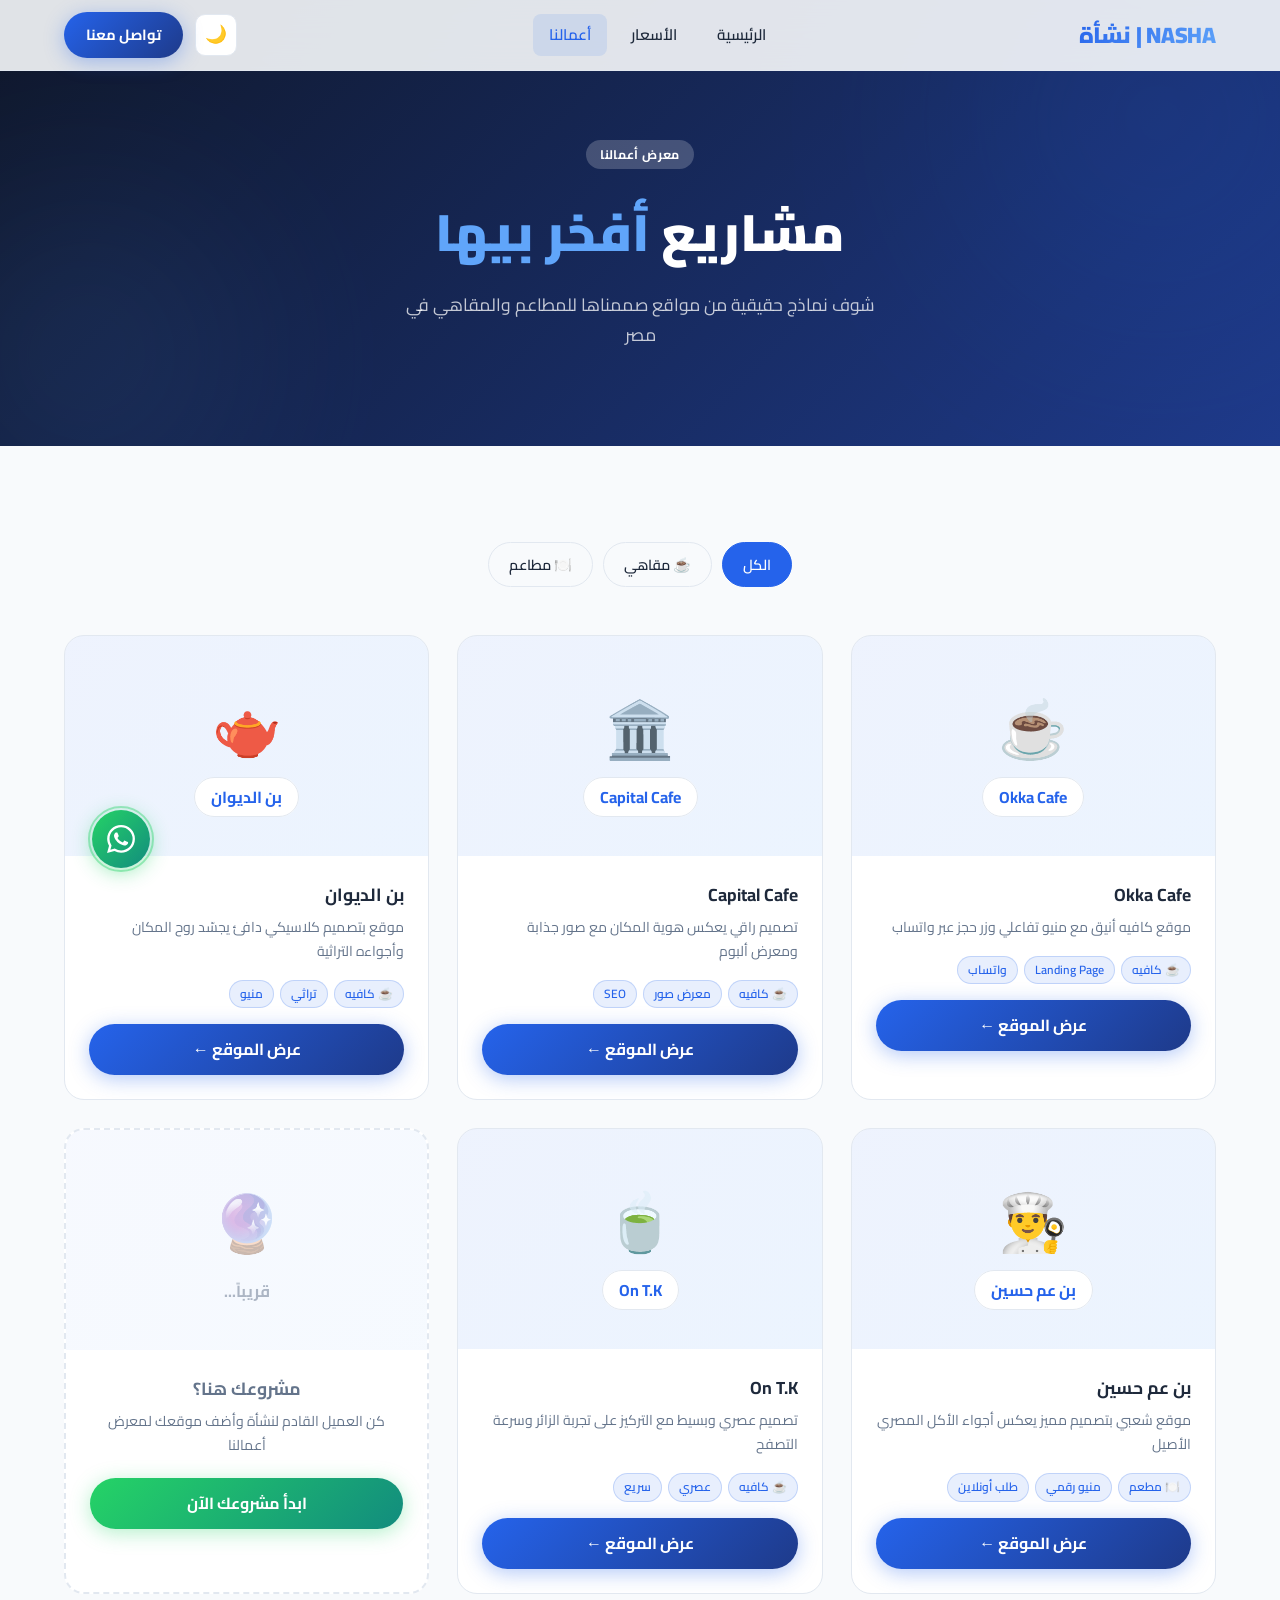
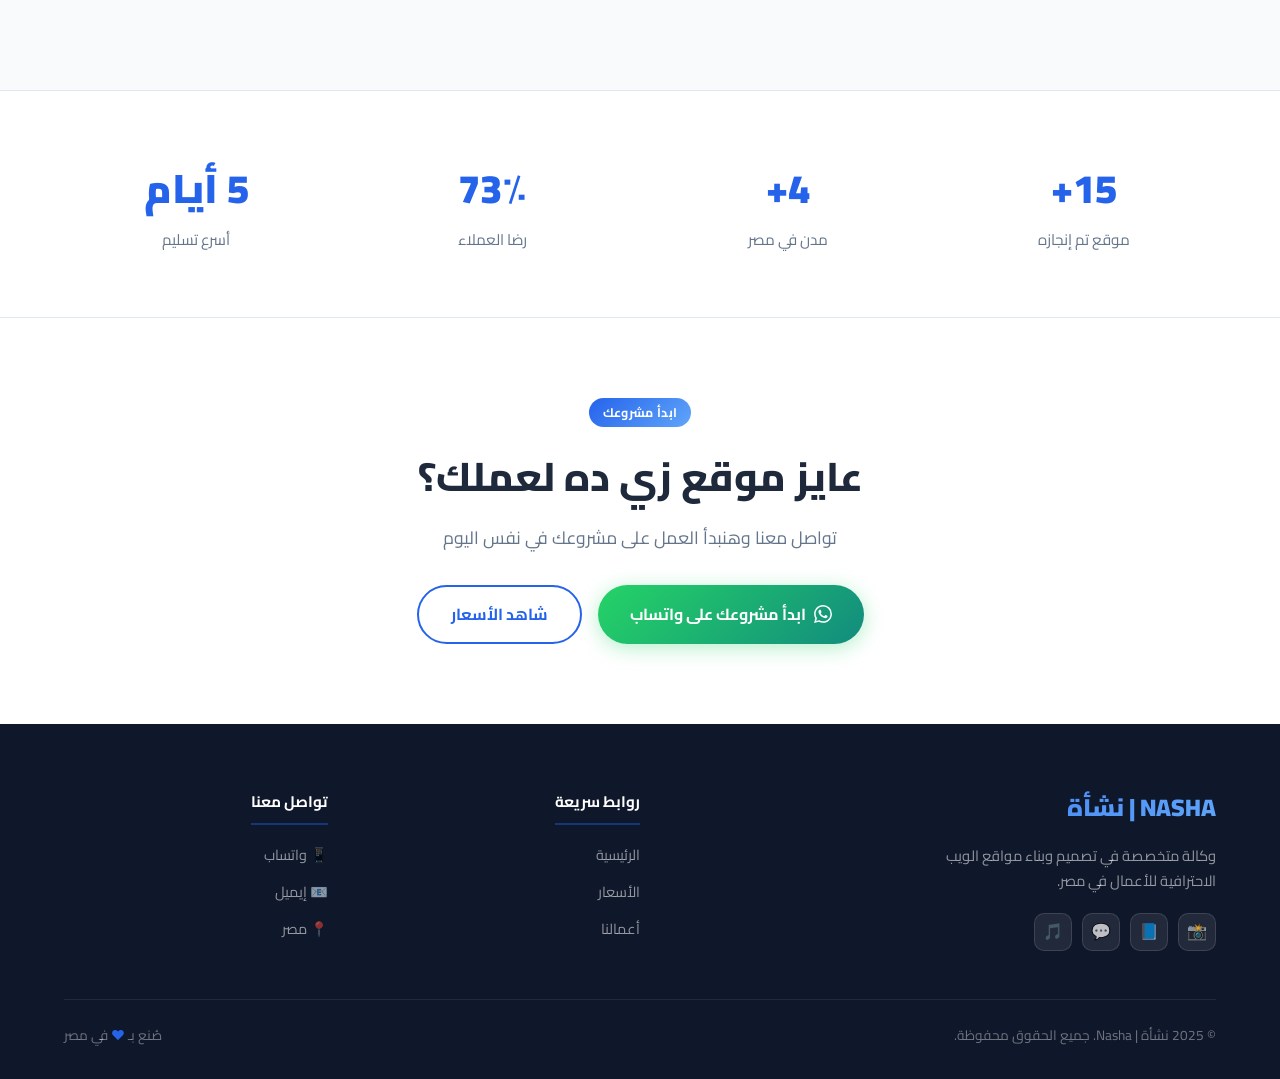
==== portfolio.html @ 7bab6a03 "Launch Nasha | نشأة agency website Bilingual Arabic/English web design agency site for Egyptian busi" ====
<!DOCTYPE html>
<html lang="ar" dir="rtl">
<head>
  <meta charset="UTF-8" />
  <meta name="viewport" content="width=device-width, initial-scale=1.0" />
  <title>أعمالنا | نشأة - معرض المشاريع</title>
  <meta name="description" content="أعمال نشأة - معرض مواقع ويب احترافية صممناها للمقاهي والمطاعم في مصر" />
  <link rel="stylesheet" href="css/style.css" />
  <link rel="preconnect" href="https://fonts.googleapis.com" />
  <link rel="preconnect" href="https://fonts.gstatic.com" crossorigin />
  <link href="https://fonts.googleapis.com/css2?family=Cairo:wght@300;400;500;600;700;800;900&family=Inter:wght@300;400;500;600;700;800&display=swap" rel="stylesheet" />
</head>
<body>

<!-- Page Loader -->
<div id="page-loader" class="page-loader">
  <div class="loader-logo">نشأة | NASHA</div>
</div>

<!-- Scroll Progress Bar -->
<div class="scroll-progress"></div>

<!-- Floating WhatsApp -->
<div class="float-whatsapp">
  <span class="float-wa-tooltip">تواصل معنا الآن</span>
  <a id="float-wa" href="#" target="_blank" rel="noopener" class="float-wa-btn" aria-label="WhatsApp">
    <svg xmlns="http://www.w3.org/2000/svg" width="28" height="28" fill="white" viewBox="0 0 24 24">
      <path d="M17.472 14.382c-.297-.149-1.758-.867-2.03-.967-.273-.099-.471-.148-.67.15-.197.297-.767.966-.94 1.164-.173.199-.347.223-.644.075-.297-.15-1.255-.463-2.39-1.475-.883-.788-1.48-1.761-1.653-2.059-.173-.297-.018-.458.13-.606.134-.133.298-.347.446-.52.149-.174.198-.298.298-.497.099-.198.05-.371-.025-.52-.075-.149-.669-1.612-.916-2.207-.242-.579-.487-.5-.669-.51-.173-.008-.371-.01-.57-.01-.198 0-.52.074-.792.372-.272.297-1.04 1.016-1.04 2.479 0 1.462 1.065 2.875 1.213 3.074.149.198 2.096 3.2 5.077 4.487.709.306 1.262.489 1.694.625.712.227 1.36.195 1.871.118.571-.085 1.758-.719 2.006-1.413.248-.694.248-1.289.173-1.413-.074-.124-.272-.198-.57-.347m-5.421 7.403h-.004a9.87 9.87 0 01-5.031-1.378l-.361-.214-3.741.982.998-3.648-.235-.374a9.86 9.86 0 01-1.51-5.26c.001-5.45 4.436-9.884 9.888-9.884 2.64 0 5.122 1.03 6.988 2.898a9.825 9.825 0 012.893 6.994c-.003 5.45-4.437 9.884-9.885 9.884m8.413-18.297A11.815 11.815 0 0012.05 0C5.495 0 .16 5.335.157 11.892c0 2.096.547 4.142 1.588 5.945L.057 24l6.305-1.654a11.882 11.882 0 005.683 1.448h.005c6.554 0 11.89-5.335 11.893-11.893a11.821 11.821 0 00-3.48-8.413z"/>
    </svg>
  </a>
</div>

<!-- NAVBAR -->
<nav class="navbar">
  <div class="container">
    <div class="nav-inner">
      <a href="index.html" class="nav-logo">NASHA | نشأة</a>
      <div class="nav-links">
        <a href="index.html">الرئيسية</a>
        <a href="pricing.html">الأسعار</a>
        <a href="portfolio.html" class="active">أعمالنا</a>
      </div>
      <div class="nav-actions">
        <button id="theme-toggle" class="theme-toggle" aria-label="تغيير الوضع">
          <span class="toggle-icon">🌙</span>
        </button>
        <a href="#" data-wa="مرحباً، أريد التواصل مع فريق نشأة" target="_blank" rel="noopener"
           class="btn btn-primary" style="padding: 10px 22px; font-size: 0.92rem;">
          تواصل معنا
        </a>
        <button id="hamburger" class="hamburger" aria-label="القائمة">
          <span></span><span></span><span></span>
        </button>
      </div>
    </div>
  </div>
  <div id="mobile-menu" class="mobile-menu">
    <a href="index.html">🏠 الرئيسية</a>
    <a href="pricing.html">💰 الأسعار</a>
    <a href="portfolio.html">🎨 أعمالنا</a>
    <a href="#" data-wa="مرحباً" target="_blank" rel="noopener"
       class="btn btn-whatsapp" style="margin-top: 8px; justify-content: center;">
      📱 تواصل عبر واتساب
    </a>
    <div style="display:flex; align-items:center; gap:10px; padding: 8px 16px;">
      <span style="font-size:0.9rem; color:var(--text-muted);">الوضع:</span>
      <button id="theme-toggle-mobile" class="theme-toggle"><span class="toggle-icon">🌙</span></button>
    </div>
  </div>
</nav>

<!-- PORTFOLIO HERO -->
<div class="portfolio-hero">
  <div class="container" style="position:relative; z-index:1;">
    <span class="badge" style="background:rgba(255,255,255,0.2); color:#fff; margin-bottom:20px; display:inline-block;">معرض أعمالنا</span>
    <h1 style="font-size: clamp(2rem, 5vw, 3.2rem); font-weight:900; margin-bottom:14px;">
      مشاريع <span style="color: var(--accent);">أفخر بيها</span>
    </h1>
    <p style="font-size:1.1rem; color:rgba(255,255,255,0.75); max-width:500px; margin:0 auto;">
      شوف نماذج حقيقية من مواقع صممناها للمطاعم والمقاهي في مصر
    </p>
  </div>
  <!-- Decorative blobs -->
  <div style="position:absolute; width:400px; height:400px; background:var(--primary); border-radius:50%; filter:blur(120px); opacity:0.12; top:-80px; right:-80px; pointer-events:none;"></div>
  <div style="position:absolute; width:300px; height:300px; background:var(--accent); border-radius:50%; filter:blur(100px); opacity:0.1; bottom:-60px; left:-60px; pointer-events:none;"></div>
</div>

<!-- PORTFOLIO GRID -->
<section class="section" style="background: var(--bg);">
  <div class="container">

    <!-- Filter chips -->
    <div style="display:flex; gap:10px; justify-content:center; margin-bottom:48px; flex-wrap:wrap;" data-animate>
      <button class="filter-btn active-filter" onclick="filterCards(this, 'all')"
        style="padding:8px 20px; border-radius:50px; border:1.5px solid var(--primary); background:var(--primary); color:#fff; font-family:'Cairo',sans-serif; font-weight:600; cursor:pointer; transition:all 0.3s; font-size:0.9rem;">
        الكل
      </button>
      <button class="filter-btn" onclick="filterCards(this, 'cafe')"
        style="padding:8px 20px; border-radius:50px; border:1.5px solid var(--border); background:transparent; color:var(--text); font-family:'Cairo',sans-serif; font-weight:600; cursor:pointer; transition:all 0.3s; font-size:0.9rem;">
        ☕ مقاهي
      </button>
      <button class="filter-btn" onclick="filterCards(this, 'restaurant')"
        style="padding:8px 20px; border-radius:50px; border:1.5px solid var(--border); background:transparent; color:var(--text); font-family:'Cairo',sans-serif; font-weight:600; cursor:pointer; transition:all 0.3s; font-size:0.9rem;">
        🍽️ مطاعم
      </button>
    </div>

    <div class="portfolio-grid" id="portfolio-grid">

      <!-- Card 1: Okka Cafe -->
      <div class="portfolio-card" data-category="cafe" data-animate data-delay="1">
        <div class="portfolio-img">
          <div class="portfolio-img-inner">
            <span class="cafe-icon">☕</span>
            <span class="cafe-name">Okka Cafe</span>
          </div>
          <div class="portfolio-overlay">
            <a href="https://oamrsoama.github.io/Web-test-for-Cafe/" target="_blank" rel="noopener"
               class="btn btn-ghost">
              🔗 عرض الموقع
            </a>
          </div>
        </div>
        <div class="portfolio-body">
          <h3>Okka Cafe</h3>
          <p>موقع كافيه أنيق مع منيو تفاعلي وزر حجز عبر واتساب</p>
          <div class="portfolio-tags">
            <span class="tag">☕ كافيه</span>
            <span class="tag">Landing Page</span>
            <span class="tag">واتساب</span>
          </div>
          <a href="https://oamrsoama.github.io/Web-test-for-Cafe/" target="_blank" rel="noopener"
             class="btn btn-primary" style="width:100%; justify-content:center; padding:12px;">
            عرض الموقع ←
          </a>
        </div>
      </div>

      <!-- Card 2: Capital Cafe -->
      <div class="portfolio-card" data-category="cafe" data-animate data-delay="2">
        <div class="portfolio-img">
          <div class="portfolio-img-inner">
            <span class="cafe-icon">🏛️</span>
            <span class="cafe-name">Capital Cafe</span>
          </div>
          <div class="portfolio-overlay">
            <a href="https://oamrsoama.github.io/Web-test-for-Cafe/" target="_blank" rel="noopener"
               class="btn btn-ghost">
              🔗 عرض الموقع
            </a>
          </div>
        </div>
        <div class="portfolio-body">
          <h3>Capital Cafe</h3>
          <p>تصميم راقي يعكس هوية المكان مع صور جذابة ومعرض ألبوم</p>
          <div class="portfolio-tags">
            <span class="tag">☕ كافيه</span>
            <span class="tag">معرض صور</span>
            <span class="tag">SEO</span>
          </div>
          <a href="https://oamrsoama.github.io/Web-test-for-Cafe/" target="_blank" rel="noopener"
             class="btn btn-primary" style="width:100%; justify-content:center; padding:12px;">
            عرض الموقع ←
          </a>
        </div>
      </div>

      <!-- Card 3: بن الديوان -->
      <div class="portfolio-card" data-category="cafe" data-animate data-delay="3">
        <div class="portfolio-img">
          <div class="portfolio-img-inner">
            <span class="cafe-icon">🫖</span>
            <span class="cafe-name">بن الديوان</span>
          </div>
          <div class="portfolio-overlay">
            <a href="https://oamrsoama.github.io/Web-test-for-Cafe/" target="_blank" rel="noopener"
               class="btn btn-ghost">
              🔗 عرض الموقع
            </a>
          </div>
        </div>
        <div class="portfolio-body">
          <h3>بن الديوان</h3>
          <p>موقع بتصميم كلاسيكي دافئ يجسّد روح المكان وأجواءه التراثية</p>
          <div class="portfolio-tags">
            <span class="tag">☕ كافيه</span>
            <span class="tag">تراثي</span>
            <span class="tag">منيو</span>
          </div>
          <a href="https://oamrsoama.github.io/Web-test-for-Cafe/" target="_blank" rel="noopener"
             class="btn btn-primary" style="width:100%; justify-content:center; padding:12px;">
            عرض الموقع ←
          </a>
        </div>
      </div>

      <!-- Card 4: بن عم حسين -->
      <div class="portfolio-card" data-category="cafe restaurant" data-animate data-delay="1">
        <div class="portfolio-img">
          <div class="portfolio-img-inner">
            <span class="cafe-icon">👨‍🍳</span>
            <span class="cafe-name">بن عم حسين</span>
          </div>
          <div class="portfolio-overlay">
            <a href="https://oamrsoama.github.io/Web-test-for-Cafe/" target="_blank" rel="noopener"
               class="btn btn-ghost">
              🔗 عرض الموقع
            </a>
          </div>
        </div>
        <div class="portfolio-body">
          <h3>بن عم حسين</h3>
          <p>موقع شعبي بتصميم مميز يعكس أجواء الأكل المصري الأصيل</p>
          <div class="portfolio-tags">
            <span class="tag">🍽️ مطعم</span>
            <span class="tag">منيو رقمي</span>
            <span class="tag">طلب أونلاين</span>
          </div>
          <a href="https://oamrsoama.github.io/Web-test-for-Cafe/" target="_blank" rel="noopener"
             class="btn btn-primary" style="width:100%; justify-content:center; padding:12px;">
            عرض الموقع ←
          </a>
        </div>
      </div>

      <!-- Card 5: On T.K -->
      <div class="portfolio-card" data-category="cafe" data-animate data-delay="2">
        <div class="portfolio-img">
          <div class="portfolio-img-inner">
            <span class="cafe-icon">🍵</span>
            <span class="cafe-name">On T.K</span>
          </div>
          <div class="portfolio-overlay">
            <a href="https://oamrsoama.github.io/Web-test-for-Cafe/" target="_blank" rel="noopener"
               class="btn btn-ghost">
              🔗 عرض الموقع
            </a>
          </div>
        </div>
        <div class="portfolio-body">
          <h3>On T.K</h3>
          <p>تصميم عصري وبسيط مع التركيز على تجربة الزائر وسرعة التصفح</p>
          <div class="portfolio-tags">
            <span class="tag">☕ كافيه</span>
            <span class="tag">عصري</span>
            <span class="tag">سريع</span>
          </div>
          <a href="https://oamrsoama.github.io/Web-test-for-Cafe/" target="_blank" rel="noopener"
             class="btn btn-primary" style="width:100%; justify-content:center; padding:12px;">
            عرض الموقع ←
          </a>
        </div>
      </div>

      <!-- Card 6: Placeholder / Coming Soon -->
      <div class="portfolio-card" data-category="restaurant" data-animate data-delay="3"
           style="border: 2px dashed var(--border);">
        <div class="portfolio-img" style="background: linear-gradient(135deg, rgba(37,99,235,0.04), rgba(96,165,250,0.06));">
          <div class="portfolio-img-inner">
            <span class="cafe-icon" style="opacity:0.4;">🔮</span>
            <span class="cafe-name" style="opacity:0.5; background: transparent; border: none; color: var(--text-muted);">قريباً...</span>
          </div>
        </div>
        <div class="portfolio-body" style="text-align:center;">
          <h3 style="color: var(--text-muted);">مشروعك هنا؟</h3>
          <p>كن العميل القادم لنشأة وأضف موقعك لمعرض أعمالنا</p>
          <a href="#" data-wa="مرحباً، أريد إنشاء موقع ويب لأعمالي مع نشأة" target="_blank" rel="noopener"
             class="btn btn-whatsapp" style="width:100%; justify-content:center; padding:12px; margin-top:4px;">
            ابدأ مشروعك الآن
          </a>
        </div>
      </div>

    </div>
  </div>
</section>

<!-- STATS SECTION -->
<section style="background: var(--surface); padding: 64px 0; border-top: 1px solid var(--border);">
  <div class="container">
    <div style="display: grid; grid-template-columns: repeat(auto-fit, minmax(180px, 1fr)); gap: 32px; text-align: center;">
      <div data-animate data-delay="1">
        <div class="stat-number" data-target="20" data-suffix="+" style="font-size:2.5rem; font-weight:900; color:var(--primary); display:block;">0+</div>
        <div style="color:var(--text-muted); font-size:0.95rem; margin-top:4px;">موقع تم إنجازه</div>
      </div>
      <div data-animate data-delay="2">
        <div class="stat-number" data-target="5" data-suffix="+" style="font-size:2.5rem; font-weight:900; color:var(--primary); display:block;">0+</div>
        <div style="color:var(--text-muted); font-size:0.95rem; margin-top:4px;">مدن في مصر</div>
      </div>
      <div data-animate data-delay="3">
        <div class="stat-number" data-target="100" data-suffix="٪" style="font-size:2.5rem; font-weight:900; color:var(--primary); display:block;">0٪</div>
        <div style="color:var(--text-muted); font-size:0.95rem; margin-top:4px;">رضا العملاء</div>
      </div>
      <div data-animate data-delay="4">
        <div class="stat-number" data-target="7" data-suffix=" أيام" style="font-size:2.5rem; font-weight:900; color:var(--primary); display:block;">0 أيام</div>
        <div style="color:var(--text-muted); font-size:0.95rem; margin-top:4px;">أسرع تسليم</div>
      </div>
    </div>
  </div>
</section>

<!-- CTA SECTION -->
<section class="cta-section">
  <div class="container">
    <span class="badge" data-animate>ابدأ مشروعك</span>
    <h2 data-animate data-delay="1">عايز موقع زي ده لعملك؟</h2>
    <p data-animate data-delay="2">تواصل معنا وهنبدأ العمل على مشروعك في نفس اليوم</p>
    <div class="cta-btns" data-animate data-delay="3">
      <a href="#" data-wa="مرحباً، شفت أعمالكم وعايز أعمل موقع لعملي" target="_blank" rel="noopener"
         class="btn btn-whatsapp">
        <svg xmlns="http://www.w3.org/2000/svg" width="18" height="18" fill="white" viewBox="0 0 24 24">
          <path d="M17.472 14.382c-.297-.149-1.758-.867-2.03-.967-.273-.099-.471-.148-.67.15-.197.297-.767.966-.94 1.164-.173.199-.347.223-.644.075-.297-.15-1.255-.463-2.39-1.475-.883-.788-1.48-1.761-1.653-2.059-.173-.297-.018-.458.13-.606.134-.133.298-.347.446-.52.149-.174.198-.298.298-.497.099-.198.05-.371-.025-.52-.075-.149-.669-1.612-.916-2.207-.242-.579-.487-.5-.669-.51-.173-.008-.371-.01-.57-.01-.198 0-.52.074-.792.372-.272.297-1.04 1.016-1.04 2.479 0 1.462 1.065 2.875 1.213 3.074.149.198 2.096 3.2 5.077 4.487.709.306 1.262.489 1.694.625.712.227 1.36.195 1.871.118.571-.085 1.758-.719 2.006-1.413.248-.694.248-1.289.173-1.413-.074-.124-.272-.198-.57-.347m-5.421 7.403h-.004a9.87 9.87 0 01-5.031-1.378l-.361-.214-3.741.982.998-3.648-.235-.374a9.86 9.86 0 01-1.51-5.26c.001-5.45 4.436-9.884 9.888-9.884 2.64 0 5.122 1.03 6.988 2.898a9.825 9.825 0 012.893 6.994c-.003 5.45-4.437 9.884-9.885 9.884m8.413-18.297A11.815 11.815 0 0012.05 0C5.495 0 .16 5.335.157 11.892c0 2.096.547 4.142 1.588 5.945L.057 24l6.305-1.654a11.882 11.882 0 005.683 1.448h.005c6.554 0 11.89-5.335 11.893-11.893a11.821 11.821 0 00-3.48-8.413z"/>
        </svg>
        ابدأ مشروعك على واتساب
      </a>
      <a href="pricing.html" class="btn btn-outline">شاهد الأسعار</a>
    </div>
  </div>
</section>

<!-- FOOTER -->
<footer>
  <div class="container">
    <div class="footer-grid">
      <div class="footer-brand">
        <div class="logo">NASHA | نشأة</div>
        <p>وكالة متخصصة في تصميم وبناء مواقع الويب الاحترافية للأعمال في مصر.</p>
        <div class="footer-social">
          <a href="#" class="social-btn" aria-label="Instagram">📸</a>
          <a href="#" class="social-btn" aria-label="Facebook">📘</a>
          <a href="#" data-wa="مرحباً" target="_blank" class="social-btn" aria-label="WhatsApp">💬</a>
          <a href="#" class="social-btn" aria-label="TikTok">🎵</a>
        </div>
      </div>
      <div class="footer-col">
        <h4>روابط سريعة</h4>
        <ul>
          <li><a href="index.html">الرئيسية</a></li>
          <li><a href="pricing.html">الأسعار</a></li>
          <li><a href="portfolio.html">أعمالنا</a></li>
        </ul>
      </div>
      <div class="footer-col">
        <h4>تواصل معنا</h4>
        <ul>
          <li><a href="#" data-wa="مرحباً" target="_blank">📱 واتساب</a></li>
          <li><a href="#">📧 إيميل</a></li>
          <li><a href="#">📍 مصر</a></li>
        </ul>
      </div>
    </div>
    <div class="footer-bottom">
      <p>© 2025 نشأة | Nasha. جميع الحقوق محفوظة.</p>
      <p class="made-with">صُنع بـ <span>♥</span> في مصر</p>
    </div>
  </div>
</footer>

<script src="js/script.js"></script>
<script>
  /* Portfolio filter */
  function filterCards(btn, category) {
    document.querySelectorAll('.filter-btn').forEach(b => {
      b.style.background = 'transparent';
      b.style.color = 'var(--text)';
      b.style.borderColor = 'var(--border)';
    });
    btn.style.background = 'var(--primary)';
    btn.style.color = '#fff';
    btn.style.borderColor = 'var(--primary)';

    document.querySelectorAll('.portfolio-card').forEach(card => {
      if (category === 'all') {
        card.style.display = '';
        card.style.opacity = '1';
      } else {
        const cats = card.dataset.category || '';
        if (cats.includes(category)) {
          card.style.display = '';
          card.style.opacity = '1';
        } else {
          card.style.opacity = '0';
          card.style.transform = 'scale(0.95)';
          setTimeout(() => { card.style.display = 'none'; }, 300);
        }
      }
    });
  }
</script>
</body>
</html>
---- css/style.css ----
/* ============================
   NASHA | نشأة - Main Stylesheet
   ============================ */

@import url('https://fonts.googleapis.com/css2?family=Cairo:wght@300;400;500;600;700;800;900&family=Inter:wght@300;400;500;600;700;800&display=swap');

/* ---- CSS Variables ---- */
:root {
  --primary: #2563EB;
  --primary-dark: #1E3A8A;
  --accent: #60A5FA;
  --dark-bg: #0F172A;
  --dark-surface: #1E293B;
  --dark-border: #334155;
  --light-bg: #F8FAFC;
  --light-surface: #FFFFFF;
  --light-border: #E2E8F0;
  --text-dark: #1E293B;
  --text-light: #FFFFFF;
  --text-muted-dark: #64748B;
  --text-muted-light: #94A3B8;

  /* Active theme tokens */
  --bg: var(--light-bg);
  --surface: var(--light-surface);
  --border: var(--light-border);
  --text: var(--text-dark);
  --text-muted: var(--text-muted-dark);
  --nav-bg: rgba(248, 250, 252, 0.9);

  --radius: 12px;
  --radius-lg: 20px;
  --shadow: 0 4px 24px rgba(37, 99, 235, 0.08);
  --shadow-lg: 0 8px 48px rgba(37, 99, 235, 0.15);
  --transition: 0.3s ease;
}

[data-theme="dark"] {
  --bg: var(--dark-bg);
  --surface: var(--dark-surface);
  --border: var(--dark-border);
  --text: var(--text-light);
  --text-muted: var(--text-muted-light);
  --nav-bg: rgba(15, 23, 42, 0.92);
  --shadow: 0 4px 24px rgba(0, 0, 0, 0.4);
  --shadow-lg: 0 8px 48px rgba(0, 0, 0, 0.5);
}

/* ---- Reset & Base ---- */
*, *::before, *::after { box-sizing: border-box; margin: 0; padding: 0; }

html {
  scroll-behavior: smooth;
  font-size: 16px;
}

body {
  font-family: 'Cairo', 'Inter', sans-serif;
  background: var(--bg);
  color: var(--text);
  direction: rtl;
  line-height: 1.7;
  transition: background var(--transition), color var(--transition);
  overflow-x: hidden;
}

a { color: inherit; text-decoration: none; }
img { max-width: 100%; display: block; }
ul { list-style: none; }

/* ---- Utility ---- */
.container {
  max-width: 1200px;
  margin: 0 auto;
  padding: 0 24px;
}

.section { padding: 96px 0; }

.section-title {
  font-size: clamp(1.8rem, 4vw, 2.8rem);
  font-weight: 800;
  text-align: center;
  margin-bottom: 12px;
  color: var(--text);
}

.section-subtitle {
  text-align: center;
  color: var(--text-muted);
  font-size: 1.1rem;
  margin-bottom: 64px;
  max-width: 600px;
  margin-left: auto;
  margin-right: auto;
}

.highlight { color: var(--primary); }

.badge {
  display: inline-block;
  background: linear-gradient(135deg, var(--primary), var(--accent));
  color: #fff;
  font-size: 0.78rem;
  font-weight: 700;
  padding: 4px 14px;
  border-radius: 50px;
  letter-spacing: 0.03em;
  margin-bottom: 16px;
}

.btn {
  display: inline-flex;
  align-items: center;
  gap: 8px;
  padding: 14px 32px;
  border-radius: 50px;
  font-family: 'Cairo', sans-serif;
  font-size: 1rem;
  font-weight: 700;
  cursor: pointer;
  border: none;
  transition: all var(--transition);
  text-decoration: none;
}

.btn-primary {
  background: linear-gradient(135deg, var(--primary), var(--primary-dark));
  color: #fff;
  box-shadow: 0 4px 20px rgba(37, 99, 235, 0.35);
}
.btn-primary:hover {
  transform: translateY(-2px);
  box-shadow: 0 8px 32px rgba(37, 99, 235, 0.5);
}

.btn-outline {
  background: transparent;
  color: var(--primary);
  border: 2px solid var(--primary);
}
.btn-outline:hover {
  background: var(--primary);
  color: #fff;
  transform: translateY(-2px);
}

.btn-whatsapp {
  background: linear-gradient(135deg, #25D366, #128C7E);
  color: #fff;
  box-shadow: 0 4px 20px rgba(37, 211, 102, 0.35);
}
.btn-whatsapp:hover {
  transform: translateY(-2px);
  box-shadow: 0 8px 32px rgba(37, 211, 102, 0.5);
}

.btn-ghost {
  background: rgba(255,255,255,0.15);
  color: #fff;
  border: 1.5px solid rgba(255,255,255,0.3);
  backdrop-filter: blur(8px);
}
.btn-ghost:hover {
  background: rgba(255,255,255,0.25);
  transform: translateY(-2px);
}

/* ---- NAVBAR ---- */
.navbar {
  position: fixed;
  top: 0;
  right: 0;
  left: 0;
  z-index: 1000;
  background: var(--nav-bg);
  backdrop-filter: blur(20px);
  border-bottom: 1px solid var(--border);
  transition: background var(--transition), border-color var(--transition);
}

.navbar.scrolled {
  box-shadow: var(--shadow);
}

.nav-inner {
  display: flex;
  align-items: center;
  justify-content: space-between;
  height: 70px;
}

.nav-logo {
  font-size: 1.4rem;
  font-weight: 900;
  background: linear-gradient(135deg, var(--primary), var(--accent));
  -webkit-background-clip: text;
  -webkit-text-fill-color: transparent;
  background-clip: text;
  letter-spacing: -0.01em;
  white-space: nowrap;
}

.nav-links {
  display: flex;
  align-items: center;
  gap: 8px;
}

.nav-links a {
  padding: 8px 16px;
  border-radius: 8px;
  font-weight: 600;
  font-size: 0.95rem;
  color: var(--text);
  transition: all var(--transition);
}

.nav-links a:hover,
.nav-links a.active {
  background: rgba(37, 99, 235, 0.1);
  color: var(--primary);
}

.nav-actions {
  display: flex;
  align-items: center;
  gap: 12px;
}

.theme-toggle {
  width: 42px;
  height: 42px;
  border-radius: 10px;
  border: 1.5px solid var(--border);
  background: var(--surface);
  color: var(--text);
  font-size: 1.1rem;
  cursor: pointer;
  display: flex;
  align-items: center;
  justify-content: center;
  transition: all var(--transition);
}
.theme-toggle:hover {
  border-color: var(--primary);
  color: var(--primary);
  transform: rotate(20deg);
}

.hamburger {
  display: none;
  flex-direction: column;
  gap: 5px;
  cursor: pointer;
  padding: 6px;
}
.hamburger span {
  width: 24px;
  height: 2px;
  background: var(--text);
  border-radius: 2px;
  transition: all var(--transition);
}
.hamburger.open span:nth-child(1) { transform: rotate(45deg) translate(5px, 5px); }
.hamburger.open span:nth-child(2) { opacity: 0; }
.hamburger.open span:nth-child(3) { transform: rotate(-45deg) translate(5px, -5px); }

/* Mobile nav */
.mobile-menu {
  display: none;
  flex-direction: column;
  gap: 4px;
  padding: 16px 24px 20px;
  border-top: 1px solid var(--border);
  background: var(--nav-bg);
  backdrop-filter: blur(20px);
}
.mobile-menu.open { display: flex; }
.mobile-menu a {
  padding: 12px 16px;
  border-radius: 10px;
  font-weight: 600;
  color: var(--text);
  transition: all var(--transition);
}
.mobile-menu a:hover { background: rgba(37,99,235,0.1); color: var(--primary); }

/* ---- HERO ---- */
.hero {
  min-height: 100vh;
  display: flex;
  align-items: center;
  position: relative;
  overflow: hidden;
  background: var(--bg);
  padding-top: 70px;
}

.hero-bg {
  position: absolute;
  inset: 0;
  pointer-events: none;
  overflow: hidden;
}

.hero-blob {
  position: absolute;
  border-radius: 50%;
  filter: blur(80px);
  opacity: 0.15;
}
.hero-blob-1 {
  width: 600px; height: 600px;
  background: var(--primary);
  top: -100px; right: -100px;
  animation: float 8s ease-in-out infinite;
}
.hero-blob-2 {
  width: 400px; height: 400px;
  background: var(--accent);
  bottom: -50px; left: -80px;
  animation: float 10s ease-in-out infinite reverse;
}

@keyframes float {
  0%, 100% { transform: translateY(0) scale(1); }
  50% { transform: translateY(-30px) scale(1.05); }
}

.hero-grid {
  display: grid;
  grid-template-columns: 1fr 1fr;
  gap: 64px;
  align-items: center;
  position: relative;
  z-index: 1;
}

.hero-content { text-align: right; }

.hero-eyebrow {
  display: inline-flex;
  align-items: center;
  gap: 8px;
  background: rgba(37,99,235,0.1);
  border: 1px solid rgba(37,99,235,0.25);
  color: var(--primary);
  padding: 6px 16px;
  border-radius: 50px;
  font-size: 0.88rem;
  font-weight: 600;
  margin-bottom: 20px;
}
.hero-eyebrow span { display: inline-block; width: 8px; height: 8px; background: var(--primary); border-radius: 50%; animation: pulse-dot 2s infinite; }

@keyframes pulse-dot {
  0%, 100% { opacity: 1; transform: scale(1); }
  50% { opacity: 0.5; transform: scale(0.7); }
}

.hero-title {
  font-size: clamp(2.4rem, 6vw, 4rem);
  font-weight: 900;
  line-height: 1.2;
  margin-bottom: 16px;
  color: var(--text);
}

.hero-title .gradient-text {
  background: linear-gradient(135deg, var(--primary), var(--accent));
  -webkit-background-clip: text;
  -webkit-text-fill-color: transparent;
  background-clip: text;
}

.hero-subtitle-en {
  font-family: 'Inter', sans-serif;
  font-size: 1.1rem;
  font-weight: 400;
  color: var(--text-muted);
  direction: ltr;
  text-align: left;
  margin-bottom: 12px;
}

.hero-desc {
  font-size: 1.1rem;
  color: var(--text-muted);
  margin-bottom: 36px;
  max-width: 480px;
}

.hero-btns {
  display: flex;
  gap: 16px;
  flex-wrap: wrap;
}

.hero-stats {
  display: flex;
  gap: 32px;
  margin-top: 48px;
  padding-top: 32px;
  border-top: 1px solid var(--border);
}

.stat-item { text-align: center; }
.stat-number { font-size: 1.8rem; font-weight: 900; color: var(--primary); display: block; }
.stat-label { font-size: 0.85rem; color: var(--text-muted); }

/* Hero Visual */
.hero-visual {
  display: flex;
  justify-content: center;
  align-items: center;
}

.hero-mockup {
  width: 100%;
  max-width: 460px;
  background: var(--surface);
  border-radius: 20px;
  border: 1px solid var(--border);
  box-shadow: var(--shadow-lg);
  overflow: hidden;
  animation: float 6s ease-in-out infinite;
}

.mockup-bar {
  background: var(--border);
  height: 36px;
  display: flex;
  align-items: center;
  padding: 0 16px;
  gap: 8px;
}
.mockup-dot { width: 10px; height: 10px; border-radius: 50%; }
.mockup-dot:nth-child(1) { background: #FF5F57; }
.mockup-dot:nth-child(2) { background: #FFBD2E; }
.mockup-dot:nth-child(3) { background: #28CA41; }

.mockup-body { padding: 20px; }

.mockup-header {
  height: 60px;
  background: linear-gradient(135deg, var(--primary), var(--primary-dark));
  border-radius: 10px;
  margin-bottom: 16px;
  display: flex;
  align-items: center;
  padding: 0 16px;
}
.mockup-logo-line { height: 12px; width: 80px; background: rgba(255,255,255,0.6); border-radius: 6px; }

.mockup-hero-img {
  height: 120px;
  background: linear-gradient(135deg, rgba(37,99,235,0.1), rgba(96,165,250,0.15));
  border-radius: 10px;
  margin-bottom: 16px;
  display: flex;
  align-items: center;
  justify-content: center;
  font-size: 2rem;
}

.mockup-cards {
  display: grid;
  grid-template-columns: 1fr 1fr 1fr;
  gap: 10px;
  margin-bottom: 16px;
}
.mockup-card {
  height: 60px;
  background: rgba(37,99,235,0.07);
  border-radius: 8px;
  border: 1px solid var(--border);
}

.mockup-btn-row { display: flex; gap: 10px; }
.mockup-btn-m {
  height: 32px;
  flex: 1;
  background: linear-gradient(135deg, var(--primary), var(--accent));
  border-radius: 8px;
  opacity: 0.8;
}
.mockup-btn-s {
  height: 32px;
  width: 60px;
  background: var(--border);
  border-radius: 8px;
}

/* ---- SERVICES ---- */
.services { background: var(--bg); }

.services-grid {
  display: grid;
  grid-template-columns: repeat(auto-fit, minmax(260px, 1fr));
  gap: 24px;
}

.service-card {
  background: var(--surface);
  border: 1px solid var(--border);
  border-radius: var(--radius-lg);
  padding: 32px 28px;
  text-align: center;
  transition: all var(--transition);
  position: relative;
  overflow: hidden;
}

.service-card::before {
  content: '';
  position: absolute;
  top: 0; right: 0; left: 0;
  height: 3px;
  background: linear-gradient(90deg, var(--primary), var(--accent));
  transform: scaleX(0);
  transition: transform var(--transition);
}

.service-card:hover {
  transform: translateY(-6px);
  box-shadow: var(--shadow-lg);
  border-color: var(--primary);
}

.service-card:hover::before { transform: scaleX(1); }

.service-icon {
  width: 64px;
  height: 64px;
  background: linear-gradient(135deg, rgba(37,99,235,0.1), rgba(96,165,250,0.15));
  border-radius: 16px;
  display: flex;
  align-items: center;
  justify-content: center;
  font-size: 1.8rem;
  margin: 0 auto 20px;
  transition: transform var(--transition);
}

.service-card:hover .service-icon { transform: scale(1.1) rotate(-5deg); }

.service-card h3 {
  font-size: 1.15rem;
  font-weight: 700;
  margin-bottom: 8px;
  color: var(--text);
}

.service-card p {
  font-size: 0.92rem;
  color: var(--text-muted);
  line-height: 1.6;
}

/* ---- WHY US ---- */
.why-us {
  background: linear-gradient(135deg, var(--primary-dark) 0%, var(--dark-bg) 50%, var(--primary) 100%);
  position: relative;
  overflow: hidden;
}

.why-us::before {
  content: '';
  position: absolute;
  inset: 0;
  background: url("data:image/svg+xml,%3Csvg width='60' height='60' viewBox='0 0 60 60' xmlns='http://www.w3.org/2000/svg'%3E%3Cg fill='none' fill-rule='evenodd'%3E%3Cg fill='%23ffffff' fill-opacity='0.03'%3E%3Cpath d='M36 34v-4h-2v4h-4v2h4v4h2v-4h4v-2h-4zm0-30V0h-2v4h-4v2h4v4h2V6h4V4h-4zM6 34v-4H4v4H0v2h4v4h2v-4h4v-2H6zM6 4V0H4v4H0v2h4v4h2V6h4V4H6z'/%3E%3C/g%3E%3C/g%3E%3C/svg%3E");
}

.why-us .section-title,
.why-us .section-subtitle { color: #fff; }
.why-us .section-subtitle { color: rgba(255,255,255,0.7); }

.features-grid {
  display: grid;
  grid-template-columns: repeat(auto-fit, minmax(240px, 1fr));
  gap: 28px;
  position: relative;
  z-index: 1;
}

.feature-card {
  background: rgba(255,255,255,0.07);
  border: 1px solid rgba(255,255,255,0.12);
  border-radius: var(--radius-lg);
  padding: 36px 28px;
  text-align: center;
  backdrop-filter: blur(10px);
  transition: all var(--transition);
}

.feature-card:hover {
  background: rgba(255,255,255,0.12);
  transform: translateY(-4px);
  border-color: rgba(255,255,255,0.25);
}

.feature-icon {
  font-size: 2.5rem;
  margin-bottom: 20px;
  display: block;
}

.feature-card h3 {
  font-size: 1.15rem;
  font-weight: 700;
  color: #fff;
  margin-bottom: 10px;
}

.feature-card p {
  font-size: 0.92rem;
  color: rgba(255,255,255,0.7);
  line-height: 1.6;
}

/* ---- TESTIMONIALS ---- */
.testimonials { background: var(--bg); }

.testimonials-grid {
  display: grid;
  grid-template-columns: repeat(auto-fit, minmax(300px, 1fr));
  gap: 24px;
}

.testimonial-card {
  background: var(--surface);
  border: 1px solid var(--border);
  border-radius: var(--radius-lg);
  padding: 32px 28px;
  transition: all var(--transition);
}

.testimonial-card:hover {
  transform: translateY(-4px);
  box-shadow: var(--shadow-lg);
  border-color: var(--primary);
}

.stars {
  color: #F59E0B;
  font-size: 1.1rem;
  margin-bottom: 16px;
  letter-spacing: 2px;
}

.testimonial-text {
  font-size: 1rem;
  color: var(--text-muted);
  line-height: 1.7;
  margin-bottom: 20px;
  font-style: italic;
}

.testimonial-author {
  display: flex;
  align-items: center;
  gap: 12px;
}

.author-avatar {
  width: 44px;
  height: 44px;
  border-radius: 50%;
  background: linear-gradient(135deg, var(--primary), var(--accent));
  display: flex;
  align-items: center;
  justify-content: center;
  font-size: 1.1rem;
  color: #fff;
  font-weight: 700;
  flex-shrink: 0;
}

.author-info .name { font-weight: 700; font-size: 0.95rem; }
.author-info .role { font-size: 0.82rem; color: var(--text-muted); }

/* ---- CTA SECTION ---- */
.cta-section {
  background: var(--surface);
  border-top: 1px solid var(--border);
  padding: 80px 0;
  text-align: center;
}

.cta-section h2 {
  font-size: clamp(1.8rem, 4vw, 2.5rem);
  font-weight: 800;
  margin-bottom: 12px;
}

.cta-section p {
  color: var(--text-muted);
  font-size: 1.1rem;
  margin-bottom: 32px;
}

.cta-btns { display: flex; gap: 16px; justify-content: center; flex-wrap: wrap; }

/* ---- FOOTER ---- */
footer {
  background: var(--dark-bg);
  color: rgba(255,255,255,0.8);
  padding: 64px 0 32px;
}

.footer-grid {
  display: grid;
  grid-template-columns: 2fr 1fr 1fr;
  gap: 48px;
  margin-bottom: 48px;
}

.footer-brand .logo {
  font-size: 1.5rem;
  font-weight: 900;
  background: linear-gradient(135deg, var(--primary), var(--accent));
  -webkit-background-clip: text;
  -webkit-text-fill-color: transparent;
  background-clip: text;
  margin-bottom: 14px;
}

.footer-brand p {
  font-size: 0.92rem;
  color: rgba(255,255,255,0.55);
  line-height: 1.7;
  max-width: 300px;
}

.footer-social {
  display: flex;
  gap: 10px;
  margin-top: 20px;
}

.social-btn {
  width: 38px; height: 38px;
  border-radius: 10px;
  background: rgba(255,255,255,0.08);
  border: 1px solid rgba(255,255,255,0.12);
  display: flex;
  align-items: center;
  justify-content: center;
  font-size: 1rem;
  transition: all var(--transition);
  color: rgba(255,255,255,0.7);
}
.social-btn:hover {
  background: var(--primary);
  border-color: var(--primary);
  color: #fff;
  transform: translateY(-3px);
}

.footer-col h4 {
  font-size: 0.95rem;
  font-weight: 700;
  color: #fff;
  margin-bottom: 16px;
  padding-bottom: 8px;
  border-bottom: 2px solid rgba(37,99,235,0.4);
  display: inline-block;
}

.footer-col ul { display: flex; flex-direction: column; gap: 10px; }
.footer-col ul li a {
  font-size: 0.9rem;
  color: rgba(255,255,255,0.55);
  transition: color var(--transition);
}
.footer-col ul li a:hover { color: var(--accent); }

.footer-bottom {
  border-top: 1px solid rgba(255,255,255,0.08);
  padding-top: 24px;
  display: flex;
  justify-content: space-between;
  align-items: center;
  flex-wrap: wrap;
  gap: 12px;
}

.footer-bottom p { font-size: 0.85rem; color: rgba(255,255,255,0.4); }
.footer-bottom .made-with { color: rgba(255,255,255,0.4); font-size: 0.85rem; }
.footer-bottom .made-with span { color: var(--primary); }

/* ---- FLOATING WHATSAPP ---- */
.float-whatsapp {
  position: fixed;
  bottom: 32px;
  left: 32px;
  z-index: 999;
  display: flex;
  flex-direction: column;
  align-items: flex-start;
  gap: 8px;
}

.float-wa-tooltip {
  background: var(--surface);
  color: var(--text);
  border: 1px solid var(--border);
  padding: 6px 14px;
  border-radius: 50px;
  font-size: 0.82rem;
  font-weight: 600;
  opacity: 0;
  transform: translateY(6px);
  transition: all var(--transition);
  white-space: nowrap;
  box-shadow: var(--shadow);
  pointer-events: none;
}

.float-whatsapp:hover .float-wa-tooltip {
  opacity: 1;
  transform: translateY(0);
}

.float-wa-btn {
  width: 58px;
  height: 58px;
  border-radius: 50%;
  background: linear-gradient(135deg, #25D366, #128C7E);
  display: flex;
  align-items: center;
  justify-content: center;
  font-size: 1.6rem;
  box-shadow: 0 4px 20px rgba(37,211,102,0.45);
  transition: all var(--transition);
  position: relative;
}

.float-wa-btn::before {
  content: '';
  position: absolute;
  inset: -4px;
  border-radius: 50%;
  border: 2px solid rgba(37,211,102,0.4);
  animation: wa-ring 2s ease-in-out infinite;
}

@keyframes wa-ring {
  0% { transform: scale(1); opacity: 0.8; }
  100% { transform: scale(1.5); opacity: 0; }
}

.float-wa-btn:hover {
  transform: scale(1.1);
  box-shadow: 0 8px 32px rgba(37,211,102,0.6);
}

/* ---- PRICING PAGE ---- */
.pricing-hero {
  background: linear-gradient(135deg, var(--dark-bg), var(--primary-dark));
  color: #fff;
  padding: 140px 0 96px;
  text-align: center;
  position: relative;
  overflow: hidden;
}

.pricing-hero::before {
  content: '';
  position: absolute;
  width: 500px; height: 500px;
  background: var(--primary);
  border-radius: 50%;
  filter: blur(120px);
  opacity: 0.15;
  top: -100px; left: 50%;
  transform: translateX(-50%);
}

.pricing-hero h1 {
  font-size: clamp(2rem, 5vw, 3.2rem);
  font-weight: 900;
  margin-bottom: 14px;
  position: relative;
}

.pricing-hero p {
  font-size: 1.1rem;
  color: rgba(255,255,255,0.75);
  max-width: 500px;
  margin: 0 auto;
  position: relative;
}

.pricing-grid {
  display: grid;
  grid-template-columns: repeat(auto-fit, minmax(300px, 1fr));
  gap: 28px;
  align-items: start;
}

.pricing-card {
  background: var(--surface);
  border: 2px solid var(--border);
  border-radius: var(--radius-lg);
  padding: 40px 32px;
  text-align: center;
  transition: all var(--transition);
  position: relative;
  overflow: hidden;
}

.pricing-card:hover {
  transform: translateY(-8px);
  box-shadow: var(--shadow-lg);
}

.pricing-card.featured {
  border-color: var(--primary);
  box-shadow: 0 0 0 4px rgba(37,99,235,0.1), var(--shadow-lg);
  transform: translateY(-8px);
}

.pricing-card.featured:hover { transform: translateY(-14px); }

.popular-badge {
  position: absolute;
  top: 20px;
  right: 0;
  background: linear-gradient(135deg, var(--primary), var(--accent));
  color: #fff;
  font-size: 0.78rem;
  font-weight: 700;
  padding: 5px 20px 5px 16px;
  border-radius: 4px 0 0 4px;
}

.pricing-icon { font-size: 2.5rem; margin-bottom: 16px; display: block; }

.pricing-card h3 {
  font-size: 1.3rem;
  font-weight: 800;
  margin-bottom: 4px;
  color: var(--text);
}

.pricing-name-ar {
  font-size: 0.9rem;
  color: var(--text-muted);
  margin-bottom: 24px;
}

.price-amount {
  margin-bottom: 6px;
}

.price-amount .amount {
  font-size: 3rem;
  font-weight: 900;
  color: var(--primary);
  line-height: 1;
}

.price-amount .currency {
  font-size: 1rem;
  font-weight: 600;
  color: var(--text-muted);
}

.price-delivery {
  font-size: 0.85rem;
  color: var(--text-muted);
  margin-bottom: 28px;
  padding-bottom: 28px;
  border-bottom: 1px solid var(--border);
}

.pricing-features {
  text-align: right;
  margin-bottom: 32px;
  display: flex;
  flex-direction: column;
  gap: 12px;
}

.pricing-feature {
  display: flex;
  align-items: center;
  gap: 10px;
  font-size: 0.93rem;
  color: var(--text);
}

.pricing-feature .check {
  width: 22px; height: 22px;
  background: linear-gradient(135deg, #10B981, #059669);
  border-radius: 50%;
  display: flex;
  align-items: center;
  justify-content: center;
  color: #fff;
  font-size: 0.7rem;
  flex-shrink: 0;
}

/* ---- PORTFOLIO PAGE ---- */
.portfolio-hero {
  background: linear-gradient(135deg, var(--dark-bg), var(--primary-dark));
  color: #fff;
  padding: 140px 0 96px;
  text-align: center;
  position: relative;
  overflow: hidden;
}

.portfolio-grid {
  display: grid;
  grid-template-columns: repeat(auto-fill, minmax(320px, 1fr));
  gap: 28px;
}

.portfolio-card {
  background: var(--surface);
  border: 1px solid var(--border);
  border-radius: var(--radius-lg);
  overflow: hidden;
  transition: all var(--transition);
}

.portfolio-card:hover {
  transform: translateY(-6px);
  box-shadow: var(--shadow-lg);
  border-color: var(--primary);
}

.portfolio-img {
  height: 220px;
  background: linear-gradient(135deg, rgba(37,99,235,0.08), rgba(96,165,250,0.12));
  display: flex;
  align-items: center;
  justify-content: center;
  position: relative;
  overflow: hidden;
}

.portfolio-img-inner {
  text-align: center;
}

.portfolio-img .cafe-icon { font-size: 3.5rem; margin-bottom: 8px; display: block; }
.portfolio-img .cafe-name {
  font-size: 1rem;
  font-weight: 700;
  color: var(--primary);
  background: var(--surface);
  padding: 4px 16px;
  border-radius: 50px;
  border: 1px solid var(--border);
}

.portfolio-overlay {
  position: absolute;
  inset: 0;
  background: linear-gradient(135deg, rgba(37,99,235,0.85), rgba(30,58,138,0.9));
  display: flex;
  align-items: center;
  justify-content: center;
  opacity: 0;
  transition: opacity var(--transition);
}

.portfolio-card:hover .portfolio-overlay { opacity: 1; }

.portfolio-body { padding: 24px; }

.portfolio-body h3 {
  font-size: 1.1rem;
  font-weight: 700;
  margin-bottom: 6px;
  color: var(--text);
}

.portfolio-body p {
  font-size: 0.88rem;
  color: var(--text-muted);
  margin-bottom: 16px;
}

.portfolio-tags {
  display: flex;
  gap: 6px;
  flex-wrap: wrap;
  margin-bottom: 16px;
}

.tag {
  font-size: 0.75rem;
  font-weight: 600;
  padding: 3px 10px;
  border-radius: 50px;
  background: rgba(37,99,235,0.1);
  color: var(--primary);
  border: 1px solid rgba(37,99,235,0.2);
}

/* ---- ANIMATIONS ---- */
[data-animate] {
  opacity: 0;
  transform: translateY(30px);
  transition: opacity 0.6s ease, transform 0.6s ease;
}

[data-animate].visible {
  opacity: 1;
  transform: translateY(0);
}

[data-animate][data-delay="1"] { transition-delay: 0.1s; }
[data-animate][data-delay="2"] { transition-delay: 0.2s; }
[data-animate][data-delay="3"] { transition-delay: 0.3s; }
[data-animate][data-delay="4"] { transition-delay: 0.4s; }
[data-animate][data-delay="5"] { transition-delay: 0.5s; }

/* ---- PAGE TRANSITION ---- */
.page-loader {
  position: fixed;
  inset: 0;
  background: var(--primary);
  z-index: 9999;
  display: flex;
  align-items: center;
  justify-content: center;
  transition: opacity 0.5s ease, visibility 0.5s ease;
}

.page-loader.hidden { opacity: 0; visibility: hidden; }

.loader-logo {
  font-size: 2rem;
  font-weight: 900;
  color: #fff;
  animation: pulse-logo 1s ease-in-out infinite alternate;
}

@keyframes pulse-logo {
  from { opacity: 0.6; transform: scale(0.95); }
  to { opacity: 1; transform: scale(1.05); }
}

/* ---- RESPONSIVE ---- */
@media (max-width: 768px) {
  .nav-links, .nav-actions .btn { display: none; }
  .hamburger { display: flex; }

  .hero-grid { grid-template-columns: 1fr; gap: 40px; }
  .hero-visual { order: -1; }
  .hero-content { text-align: center; }
  .hero-desc { margin: 0 auto 36px; }
  .hero-btns { justify-content: center; }
  .hero-stats { justify-content: center; }
  .hero-subtitle-en { text-align: center; }

  .footer-grid { grid-template-columns: 1fr; gap: 32px; }
  .footer-bottom { flex-direction: column; text-align: center; }

  .float-whatsapp { bottom: 20px; left: 20px; }

  .section { padding: 64px 0; }

  .pricing-card.featured { transform: none; }
  .pricing-card.featured:hover { transform: translateY(-8px); }

  .hero-mockup { max-width: 320px; }
}

@media (max-width: 480px) {
  .hero-stats { flex-direction: column; gap: 16px; }
  .pricing-grid { grid-template-columns: 1fr; }
  .portfolio-grid { grid-template-columns: 1fr; }
}

/* Scroll indicator */
.scroll-progress {
  position: fixed;
  top: 0;
  right: 0;
  height: 3px;
  background: linear-gradient(90deg, var(--primary), var(--accent));
  z-index: 10000;
  transition: width 0.1s linear;
}
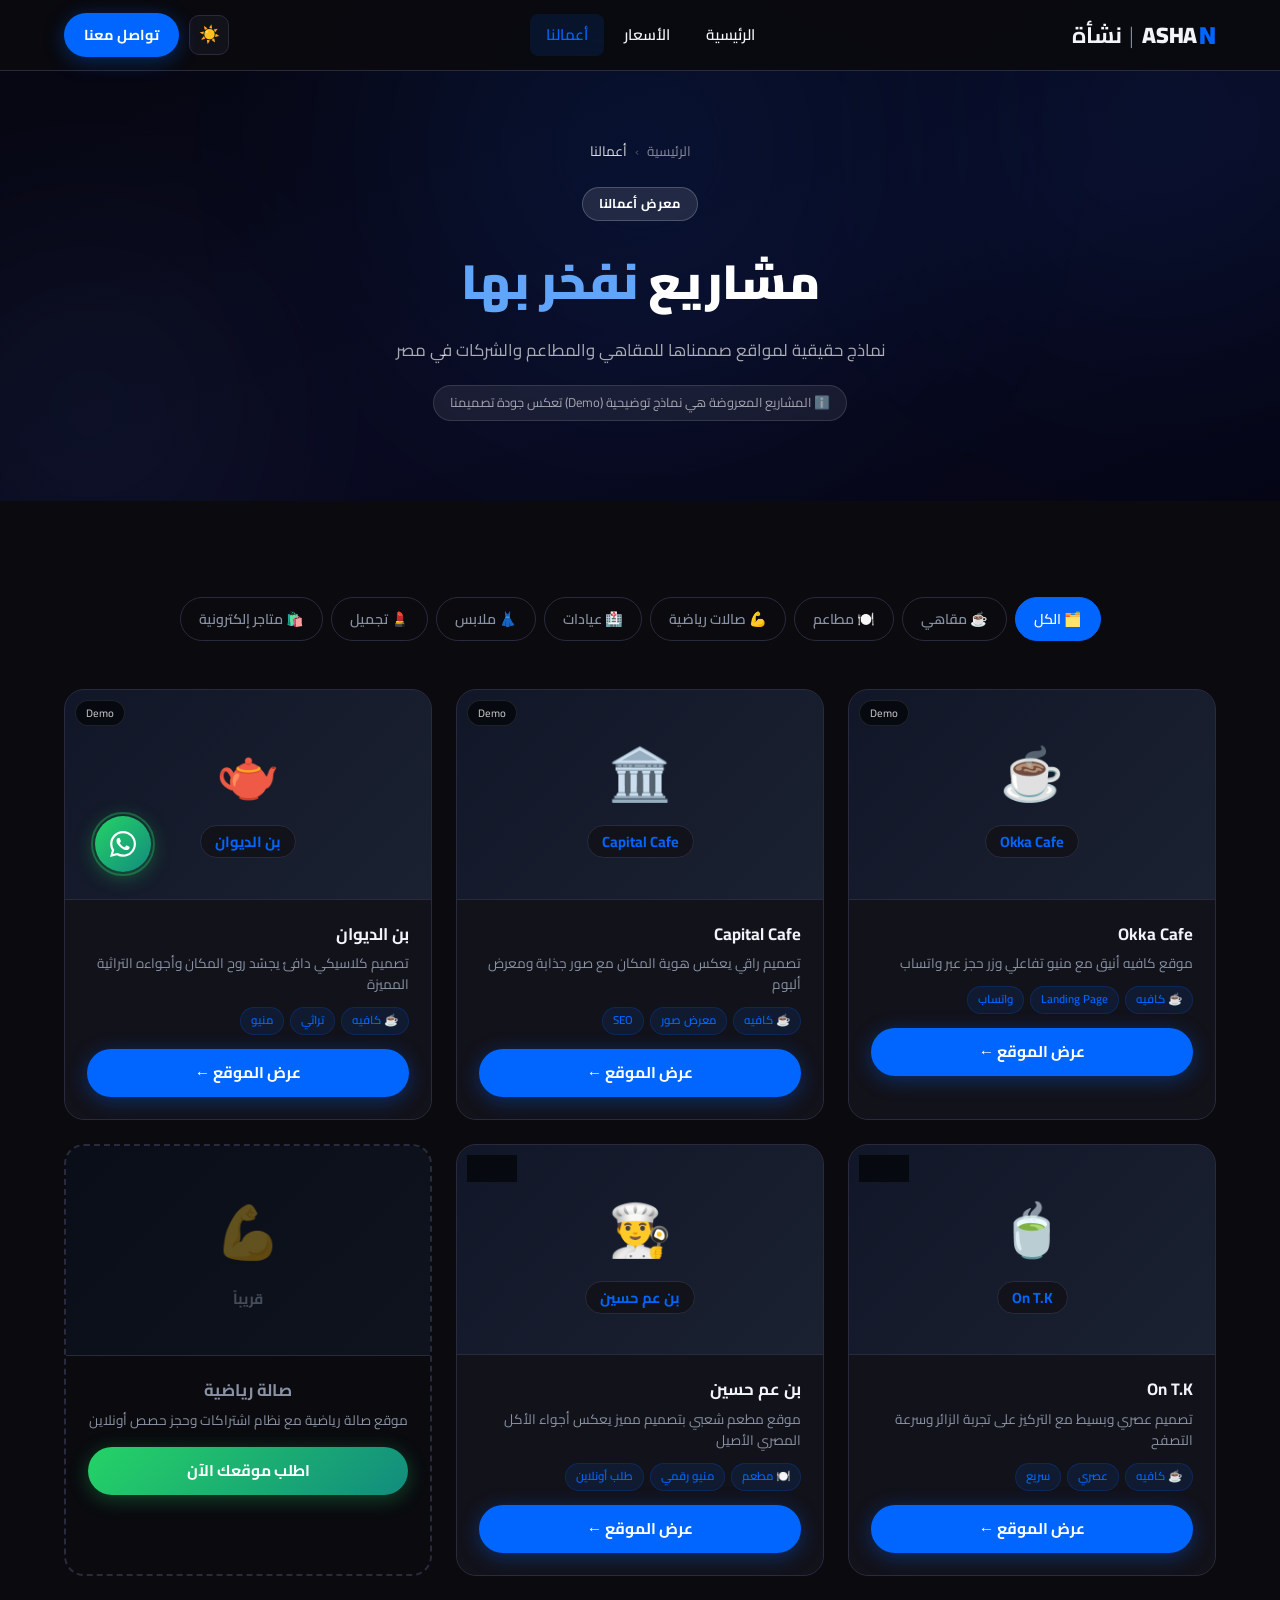
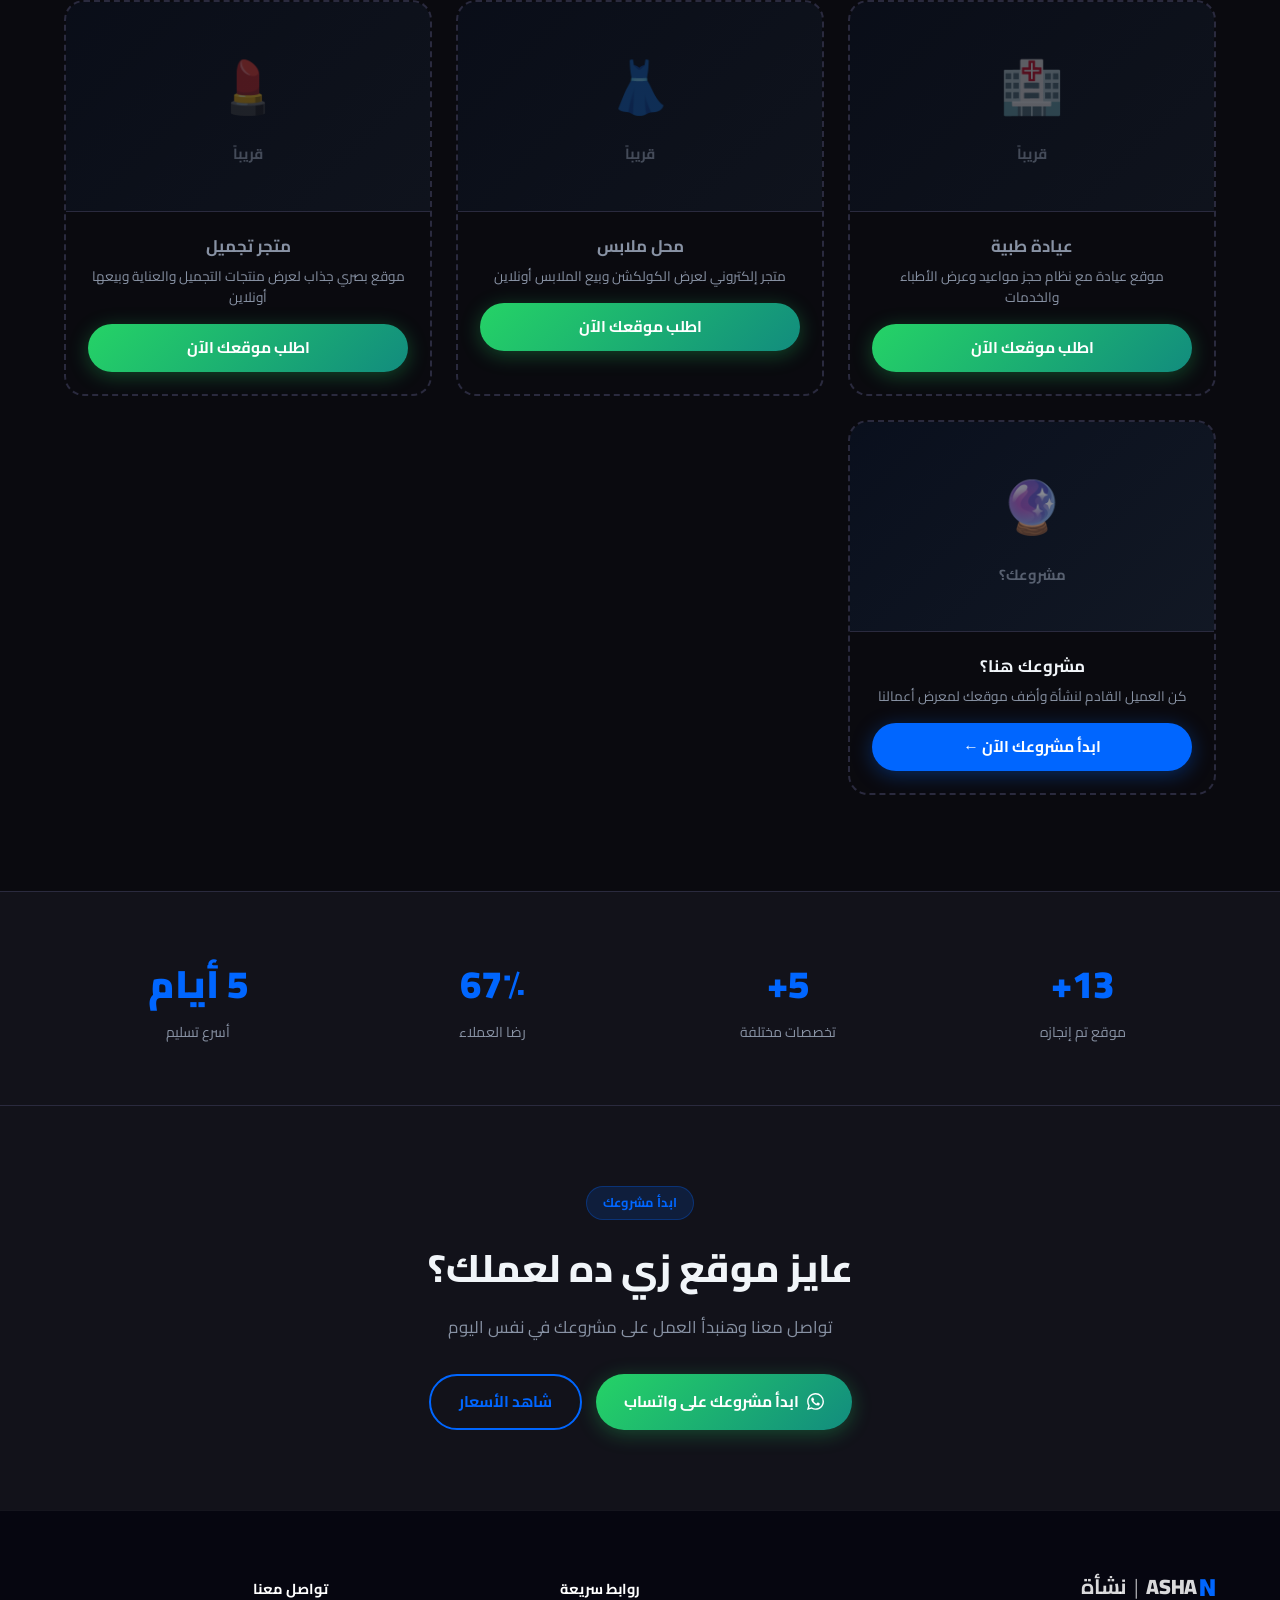
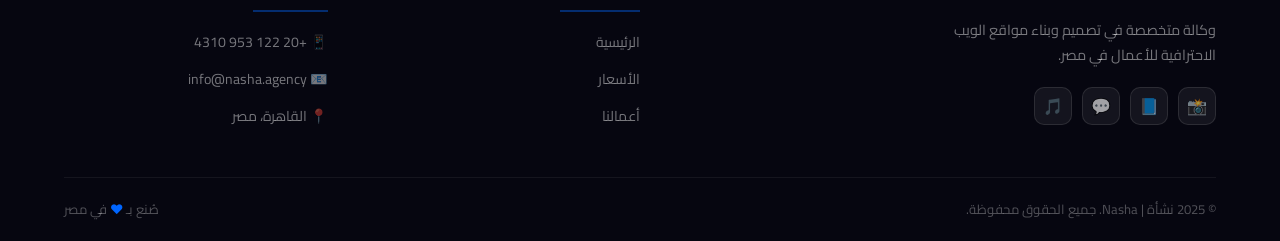
==== commit 0b1caedc: "Update Nasha website - major redesign & new features Changes: - Logo: styled NASHA logo with blue N " ====
--- a/portfolio.html
+++ b/portfolio.html
@@ -3,8 +3,8 @@
 <head>
   <meta charset="UTF-8" />
   <meta name="viewport" content="width=device-width, initial-scale=1.0" />
-  <title>أعمالنا | نشأة - معرض المشاريع</title>
-  <meta name="description" content="أعمال نشأة - معرض مواقع ويب احترافية صممناها للمقاهي والمطاعم في مصر" />
+  <title>أعمالنا | نشأة Nasha — معرض المشاريع</title>
+  <meta name="description" content="معرض أعمال نشأة — مواقع ويب احترافية صممناها للمقاهي والمطاعم والشركات في مصر" />
   <link rel="stylesheet" href="css/style.css" />
   <link rel="preconnect" href="https://fonts.googleapis.com" />
   <link rel="preconnect" href="https://fonts.gstatic.com" crossorigin />
@@ -12,21 +12,22 @@
 </head>
 <body>
 
-<!-- Page Loader -->
 <div id="page-loader" class="page-loader">
-  <div class="loader-logo">نشأة | NASHA</div>
+  <div class="loader-logo-wrap">
+    <span class="loader-n">N</span><span class="loader-rest">ASHA</span>
+    <span class="loader-sep">|</span>
+    <span class="loader-ar">نشأة</span>
+  </div>
+  <div class="loader-bar"><div class="loader-bar-fill"></div></div>
 </div>
 
-<!-- Scroll Progress Bar -->
 <div class="scroll-progress"></div>
-
-<!-- Floating WhatsApp -->
+<button id="back-to-top" class="back-to-top" aria-label="العودة للأعلى">↑</button>
+
 <div class="float-whatsapp">
-  <span class="float-wa-tooltip">تواصل معنا الآن</span>
+  <span class="float-wa-tooltip">ابدأ مشروعك الآن</span>
   <a id="float-wa" href="#" target="_blank" rel="noopener" class="float-wa-btn" aria-label="WhatsApp">
-    <svg xmlns="http://www.w3.org/2000/svg" width="28" height="28" fill="white" viewBox="0 0 24 24">
-      <path d="M17.472 14.382c-.297-.149-1.758-.867-2.03-.967-.273-.099-.471-.148-.67.15-.197.297-.767.966-.94 1.164-.173.199-.347.223-.644.075-.297-.15-1.255-.463-2.39-1.475-.883-.788-1.48-1.761-1.653-2.059-.173-.297-.018-.458.13-.606.134-.133.298-.347.446-.52.149-.174.198-.298.298-.497.099-.198.05-.371-.025-.52-.075-.149-.669-1.612-.916-2.207-.242-.579-.487-.5-.669-.51-.173-.008-.371-.01-.57-.01-.198 0-.52.074-.792.372-.272.297-1.04 1.016-1.04 2.479 0 1.462 1.065 2.875 1.213 3.074.149.198 2.096 3.2 5.077 4.487.709.306 1.262.489 1.694.625.712.227 1.36.195 1.871.118.571-.085 1.758-.719 2.006-1.413.248-.694.248-1.289.173-1.413-.074-.124-.272-.198-.57-.347m-5.421 7.403h-.004a9.87 9.87 0 01-5.031-1.378l-.361-.214-3.741.982.998-3.648-.235-.374a9.86 9.86 0 01-1.51-5.26c.001-5.45 4.436-9.884 9.888-9.884 2.64 0 5.122 1.03 6.988 2.898a9.825 9.825 0 012.893 6.994c-.003 5.45-4.437 9.884-9.885 9.884m8.413-18.297A11.815 11.815 0 0012.05 0C5.495 0 .16 5.335.157 11.892c0 2.096.547 4.142 1.588 5.945L.057 24l6.305-1.654a11.882 11.882 0 005.683 1.448h.005c6.554 0 11.89-5.335 11.893-11.893a11.821 11.821 0 00-3.48-8.413z"/>
-    </svg>
+    <svg xmlns="http://www.w3.org/2000/svg" width="26" height="26" fill="white" viewBox="0 0 24 24"><path d="M17.472 14.382c-.297-.149-1.758-.867-2.03-.967-.273-.099-.471-.148-.67.15-.197.297-.767.966-.94 1.164-.173.199-.347.223-.644.075-.297-.15-1.255-.463-2.39-1.475-.883-.788-1.48-1.761-1.653-2.059-.173-.297-.018-.458.13-.606.134-.133.298-.347.446-.52.149-.174.198-.298.298-.497.099-.198.05-.371-.025-.52-.075-.149-.669-1.612-.916-2.207-.242-.579-.487-.5-.669-.51-.173-.008-.371-.01-.57-.01-.198 0-.52.074-.792.372-.272.297-1.04 1.016-1.04 2.479 0 1.462 1.065 2.875 1.213 3.074.149.198 2.096 3.2 5.077 4.487.709.306 1.262.489 1.694.625.712.227 1.36.195 1.871.118.571-.085 1.758-.719 2.006-1.413.248-.694.248-1.289.173-1.413-.074-.124-.272-.198-.57-.347m-5.421 7.403h-.004a9.87 9.87 0 01-5.031-1.378l-.361-.214-3.741.982.998-3.648-.235-.374a9.86 9.86 0 01-1.51-5.26c.001-5.45 4.436-9.884 9.888-9.884 2.64 0 5.122 1.03 6.988 2.898a9.825 9.825 0 012.893 6.994c-.003 5.45-4.437 9.884-9.885 9.884m8.413-18.297A11.815 11.815 0 0012.05 0C5.495 0 .16 5.335.157 11.892c0 2.096.547 4.142 1.588 5.945L.057 24l6.305-1.654a11.882 11.882 0 005.683 1.448h.005c6.554 0 11.89-5.335 11.893-11.893a11.821 11.821 0 00-3.48-8.413z"/></svg>
   </a>
 </div>
 
@@ -34,23 +35,23 @@
 <nav class="navbar">
   <div class="container">
     <div class="nav-inner">
-      <a href="index.html" class="nav-logo">NASHA | نشأة</a>
+      <a href="index.html" class="nasha-logo logo-animated">
+        <span class="logo-n">N</span><span class="logo-rest">ASHA</span>
+        <span class="logo-sep">|</span>
+        <span class="logo-ar">نشأة</span>
+      </a>
       <div class="nav-links">
         <a href="index.html">الرئيسية</a>
         <a href="pricing.html">الأسعار</a>
         <a href="portfolio.html" class="active">أعمالنا</a>
       </div>
       <div class="nav-actions">
-        <button id="theme-toggle" class="theme-toggle" aria-label="تغيير الوضع">
-          <span class="toggle-icon">🌙</span>
-        </button>
-        <a href="#" data-wa="مرحباً، أريد التواصل مع فريق نشأة" target="_blank" rel="noopener"
-           class="btn btn-primary" style="padding: 10px 22px; font-size: 0.92rem;">
+        <button id="theme-toggle" class="theme-toggle"><span class="toggle-icon">☀️</span></button>
+        <a href="https://wa.me/201229534310?text=%D9%85%D8%B1%D8%AD%D8%A8%D8%A7%D8%8C%20%D8%B4%D9%81%D8%AA%20%D8%A3%D8%B9%D9%85%D8%A7%D9%84%D9%83%D9%85%20%D9%88%D8%A3%D8%B1%D9%8A%D8%AF%20%D8%A5%D9%86%D8%B4%D8%A7%D8%A1%20%D9%85%D9%88%D9%82%D8%B9"
+           target="_blank" rel="noopener" class="btn btn-primary" style="padding:10px 20px;font-size:0.9rem;">
           تواصل معنا
         </a>
-        <button id="hamburger" class="hamburger" aria-label="القائمة">
-          <span></span><span></span><span></span>
-        </button>
+        <button id="hamburger" class="hamburger"><span></span><span></span><span></span></button>
       </div>
     </div>
   </div>
@@ -58,65 +59,67 @@
     <a href="index.html">🏠 الرئيسية</a>
     <a href="pricing.html">💰 الأسعار</a>
     <a href="portfolio.html">🎨 أعمالنا</a>
-    <a href="#" data-wa="مرحباً" target="_blank" rel="noopener"
-       class="btn btn-whatsapp" style="margin-top: 8px; justify-content: center;">
-      📱 تواصل عبر واتساب
-    </a>
-    <div style="display:flex; align-items:center; gap:10px; padding: 8px 16px;">
-      <span style="font-size:0.9rem; color:var(--text-muted);">الوضع:</span>
-      <button id="theme-toggle-mobile" class="theme-toggle"><span class="toggle-icon">🌙</span></button>
+    <a href="https://wa.me/201229534310" target="_blank" rel="noopener"
+       class="btn btn-whatsapp" style="margin-top:8px;justify-content:center;">📱 تواصل عبر واتساب</a>
+    <div style="display:flex;align-items:center;gap:10px;padding:8px 16px;">
+      <span style="font-size:0.88rem;color:var(--text-muted);">الوضع:</span>
+      <button id="theme-toggle-mobile" class="theme-toggle"><span class="toggle-icon">☀️</span></button>
     </div>
   </div>
 </nav>
 
-<!-- PORTFOLIO HERO -->
-<div class="portfolio-hero">
-  <div class="container" style="position:relative; z-index:1;">
-    <span class="badge" style="background:rgba(255,255,255,0.2); color:#fff; margin-bottom:20px; display:inline-block;">معرض أعمالنا</span>
-    <h1 style="font-size: clamp(2rem, 5vw, 3.2rem); font-weight:900; margin-bottom:14px;">
-      مشاريع <span style="color: var(--accent);">أفخر بيها</span>
-    </h1>
-    <p style="font-size:1.1rem; color:rgba(255,255,255,0.75); max-width:500px; margin:0 auto;">
-      شوف نماذج حقيقية من مواقع صممناها للمطاعم والمقاهي في مصر
-    </p>
-  </div>
-  <!-- Decorative blobs -->
-  <div style="position:absolute; width:400px; height:400px; background:var(--primary); border-radius:50%; filter:blur(120px); opacity:0.12; top:-80px; right:-80px; pointer-events:none;"></div>
-  <div style="position:absolute; width:300px; height:300px; background:var(--accent); border-radius:50%; filter:blur(100px); opacity:0.1; bottom:-60px; left:-60px; pointer-events:none;"></div>
+<!-- HERO -->
+<div class="page-hero">
+  <div class="container" style="position:relative;z-index:1;">
+    <!-- Breadcrumb -->
+    <div class="breadcrumb" data-animate>
+      <a href="index.html">الرئيسية</a>
+      <span class="sep">›</span>
+      <span class="current">أعمالنا</span>
+    </div>
+
+    <span class="badge" style="background:rgba(255,255,255,0.1);border-color:rgba(255,255,255,0.2);color:#fff;margin-bottom:20px;display:inline-block;">معرض أعمالنا</span>
+    <h1>مشاريع <span style="color:var(--accent);">نفخر بها</span></h1>
+    <p>نماذج حقيقية لمواقع صممناها للمقاهي والمطاعم والشركات في مصر</p>
+
+    <div style="margin-top:20px;display:inline-block;background:rgba(255,255,255,0.07);border:1px solid rgba(255,255,255,0.12);border-radius:50px;padding:6px 16px;font-size:0.8rem;color:rgba(255,255,255,0.6);">
+      ℹ️ المشاريع المعروضة هي نماذج توضيحية (Demo) تعكس جودة تصميمنا
+    </div>
+  </div>
+  <div style="position:absolute;width:400px;height:400px;background:var(--primary);border-radius:50%;filter:blur(130px);opacity:0.09;top:-80px;right:-80px;pointer-events:none;"></div>
+  <div style="position:absolute;width:300px;height:300px;background:var(--accent);border-radius:50%;filter:blur(110px);opacity:0.07;bottom:-60px;left:-60px;pointer-events:none;"></div>
 </div>
 
-<!-- PORTFOLIO GRID -->
-<section class="section" style="background: var(--bg);">
+<!-- PORTFOLIO SECTION -->
+<section class="section" style="background:var(--bg);">
   <div class="container">
 
-    <!-- Filter chips -->
-    <div style="display:flex; gap:10px; justify-content:center; margin-bottom:48px; flex-wrap:wrap;" data-animate>
-      <button class="filter-btn active-filter" onclick="filterCards(this, 'all')"
-        style="padding:8px 20px; border-radius:50px; border:1.5px solid var(--primary); background:var(--primary); color:#fff; font-family:'Cairo',sans-serif; font-weight:600; cursor:pointer; transition:all 0.3s; font-size:0.9rem;">
-        الكل
-      </button>
-      <button class="filter-btn" onclick="filterCards(this, 'cafe')"
-        style="padding:8px 20px; border-radius:50px; border:1.5px solid var(--border); background:transparent; color:var(--text); font-family:'Cairo',sans-serif; font-weight:600; cursor:pointer; transition:all 0.3s; font-size:0.9rem;">
-        ☕ مقاهي
-      </button>
-      <button class="filter-btn" onclick="filterCards(this, 'restaurant')"
-        style="padding:8px 20px; border-radius:50px; border:1.5px solid var(--border); background:transparent; color:var(--text); font-family:'Cairo',sans-serif; font-weight:600; cursor:pointer; transition:all 0.3s; font-size:0.9rem;">
-        🍽️ مطاعم
-      </button>
+    <!-- Filter Bar -->
+    <div class="filter-bar" data-animate>
+      <button class="filter-btn active-filter" data-filter="all">🗂️ الكل</button>
+      <button class="filter-btn" data-filter="cafe">☕ مقاهي</button>
+      <button class="filter-btn" data-filter="restaurant">🍽️ مطاعم</button>
+      <button class="filter-btn" data-filter="gym">💪 صالات رياضية</button>
+      <button class="filter-btn" data-filter="clinic">🏥 عيادات</button>
+      <button class="filter-btn" data-filter="clothing">👗 ملابس</button>
+      <button class="filter-btn" data-filter="beauty">💄 تجميل</button>
+      <button class="filter-btn" data-filter="ecommerce">🛍️ متاجر إلكترونية</button>
     </div>
 
     <div class="portfolio-grid" id="portfolio-grid">
 
-      <!-- Card 1: Okka Cafe -->
+      <!-- ☕ CAFES ---------------------------------------- -->
+
+      <!-- Okka Cafe -->
       <div class="portfolio-card" data-category="cafe" data-animate data-delay="1">
         <div class="portfolio-img">
+          <div class="demo-badge">Demo</div>
           <div class="portfolio-img-inner">
             <span class="cafe-icon">☕</span>
             <span class="cafe-name">Okka Cafe</span>
           </div>
           <div class="portfolio-overlay">
-            <a href="https://oamrsoama.github.io/Web-test-for-Cafe/" target="_blank" rel="noopener"
-               class="btn btn-ghost">
+            <a href="https://oamrsoama.github.io/Web-test-for-Cafe/" target="_blank" rel="noopener" class="btn btn-ghost">
               🔗 عرض الموقع
             </a>
           </div>
@@ -130,22 +133,22 @@
             <span class="tag">واتساب</span>
           </div>
           <a href="https://oamrsoama.github.io/Web-test-for-Cafe/" target="_blank" rel="noopener"
-             class="btn btn-primary" style="width:100%; justify-content:center; padding:12px;">
+             class="btn btn-primary" style="width:100%;justify-content:center;padding:11px;">
             عرض الموقع ←
           </a>
         </div>
       </div>
 
-      <!-- Card 2: Capital Cafe -->
+      <!-- Capital Cafe -->
       <div class="portfolio-card" data-category="cafe" data-animate data-delay="2">
         <div class="portfolio-img">
+          <div class="demo-badge">Demo</div>
           <div class="portfolio-img-inner">
             <span class="cafe-icon">🏛️</span>
             <span class="cafe-name">Capital Cafe</span>
           </div>
           <div class="portfolio-overlay">
-            <a href="https://oamrsoama.github.io/Web-test-for-Cafe/" target="_blank" rel="noopener"
-               class="btn btn-ghost">
+            <a href="https://oamrsoama.github.io/Web-test-for-Cafe/" target="_blank" rel="noopener" class="btn btn-ghost">
               🔗 عرض الموقع
             </a>
           </div>
@@ -159,80 +162,51 @@
             <span class="tag">SEO</span>
           </div>
           <a href="https://oamrsoama.github.io/Web-test-for-Cafe/" target="_blank" rel="noopener"
-             class="btn btn-primary" style="width:100%; justify-content:center; padding:12px;">
+             class="btn btn-primary" style="width:100%;justify-content:center;padding:11px;">
             عرض الموقع ←
           </a>
         </div>
       </div>
 
-      <!-- Card 3: بن الديوان -->
+      <!-- بن الديوان -->
       <div class="portfolio-card" data-category="cafe" data-animate data-delay="3">
         <div class="portfolio-img">
+          <div class="demo-badge">Demo</div>
           <div class="portfolio-img-inner">
             <span class="cafe-icon">🫖</span>
             <span class="cafe-name">بن الديوان</span>
           </div>
           <div class="portfolio-overlay">
-            <a href="https://oamrsoama.github.io/Web-test-for-Cafe/" target="_blank" rel="noopener"
-               class="btn btn-ghost">
+            <a href="https://oamrsoama.github.io/Web-test-for-Cafe/" target="_blank" rel="noopener" class="btn btn-ghost">
               🔗 عرض الموقع
             </a>
           </div>
         </div>
         <div class="portfolio-body">
           <h3>بن الديوان</h3>
-          <p>موقع بتصميم كلاسيكي دافئ يجسّد روح المكان وأجواءه التراثية</p>
+          <p>تصميم كلاسيكي دافئ يجسّد روح المكان وأجواءه التراثية المميزة</p>
           <div class="portfolio-tags">
             <span class="tag">☕ كافيه</span>
             <span class="tag">تراثي</span>
             <span class="tag">منيو</span>
           </div>
           <a href="https://oamrsoama.github.io/Web-test-for-Cafe/" target="_blank" rel="noopener"
-             class="btn btn-primary" style="width:100%; justify-content:center; padding:12px;">
+             class="btn btn-primary" style="width:100%;justify-content:center;padding:11px;">
             عرض الموقع ←
           </a>
         </div>
       </div>
 
-      <!-- Card 4: بن عم حسين -->
-      <div class="portfolio-card" data-category="cafe restaurant" data-animate data-delay="1">
+      <!-- On T.K -->
+      <div class="portfolio-card" data-category="cafe" data-animate data-delay="1">
         <div class="portfolio-img">
-          <div class="portfolio-img-inner">
-            <span class="cafe-icon">👨‍🍳</span>
-            <span class="cafe-name">بن عم حسين</span>
-          </div>
-          <div class="portfolio-overlay">
-            <a href="https://oamrsoama.github.io/Web-test-for-Cafe/" target="_blank" rel="noopener"
-               class="btn btn-ghost">
-              🔗 عرض الموقع
-            </a>
-          </div>
-        </div>
-        <div class="portfolio-body">
-          <h3>بن عم حسين</h3>
-          <p>موقع شعبي بتصميم مميز يعكس أجواء الأكل المصري الأصيل</p>
-          <div class="portfolio-tags">
-            <span class="tag">🍽️ مطعم</span>
-            <span class="tag">منيو رقمي</span>
-            <span class="tag">طلب أونلاين</span>
-          </div>
-          <a href="https://oamrsoama.github.io/Web-test-for-Cafe/" target="_blank" rel="noopener"
-             class="btn btn-primary" style="width:100%; justify-content:center; padding:12px;">
-            عرض الموقع ←
-          </a>
-        </div>
-      </div>
-
-      <!-- Card 5: On T.K -->
-      <div class="portfolio-card" data-category="cafe" data-animate data-delay="2">
-        <div class="portfolio-img">
+          <div class="demo-badge">Demo</div>
           <div class="portfolio-img-inner">
             <span class="cafe-icon">🍵</span>
             <span class="cafe-name">On T.K</span>
           </div>
           <div class="portfolio-overlay">
-            <a href="https://oamrsoama.github.io/Web-test-for-Cafe/" target="_blank" rel="noopener"
-               class="btn btn-ghost">
+            <a href="https://oamrsoama.github.io/Web-test-for-Cafe/" target="_blank" rel="noopener" class="btn btn-ghost">
               🔗 عرض الموقع
             </a>
           </div>
@@ -246,27 +220,130 @@
             <span class="tag">سريع</span>
           </div>
           <a href="https://oamrsoama.github.io/Web-test-for-Cafe/" target="_blank" rel="noopener"
-             class="btn btn-primary" style="width:100%; justify-content:center; padding:12px;">
+             class="btn btn-primary" style="width:100%;justify-content:center;padding:11px;">
             عرض الموقع ←
           </a>
         </div>
       </div>
 
-      <!-- Card 6: Placeholder / Coming Soon -->
-      <div class="portfolio-card" data-category="restaurant" data-animate data-delay="3"
-           style="border: 2px dashed var(--border);">
-        <div class="portfolio-img" style="background: linear-gradient(135deg, rgba(37,99,235,0.04), rgba(96,165,250,0.06));">
-          <div class="portfolio-img-inner">
-            <span class="cafe-icon" style="opacity:0.4;">🔮</span>
-            <span class="cafe-name" style="opacity:0.5; background: transparent; border: none; color: var(--text-muted);">قريباً...</span>
+      <!-- 🍽️ RESTAURANTS --------------------------------- -->
+
+      <!-- بن عم حسين -->
+      <div class="portfolio-card" data-category="restaurant" data-animate data-delay="2">
+        <div class="portfolio-img">
+          <div class="demo-badge">Demo</div>
+          <div class="portfolio-img-inner">
+            <span class="cafe-icon">👨‍🍳</span>
+            <span class="cafe-name">بن عم حسين</span>
+          </div>
+          <div class="portfolio-overlay">
+            <a href="https://oamrsoama.github.io/Web-test-for-Cafe/" target="_blank" rel="noopener" class="btn btn-ghost">
+              🔗 عرض الموقع
+            </a>
+          </div>
+        </div>
+        <div class="portfolio-body">
+          <h3>بن عم حسين</h3>
+          <p>موقع مطعم شعبي بتصميم مميز يعكس أجواء الأكل المصري الأصيل</p>
+          <div class="portfolio-tags">
+            <span class="tag">🍽️ مطعم</span>
+            <span class="tag">منيو رقمي</span>
+            <span class="tag">طلب أونلاين</span>
+          </div>
+          <a href="https://oamrsoama.github.io/Web-test-for-Cafe/" target="_blank" rel="noopener"
+             class="btn btn-primary" style="width:100%;justify-content:center;padding:11px;">
+            عرض الموقع ←
+          </a>
+        </div>
+      </div>
+
+      <!-- 💪 GYM placeholder -->
+      <div class="portfolio-card portfolio-card-placeholder" data-category="gym" data-animate data-delay="3">
+        <div class="portfolio-img" style="background:linear-gradient(135deg,rgba(0,102,255,0.04),rgba(96,165,250,0.06));">
+          <div class="portfolio-img-inner">
+            <span class="cafe-icon" style="opacity:0.35;">💪</span>
+            <span class="cafe-name" style="opacity:0.45;background:transparent;border:none;color:var(--text-muted);">قريباً</span>
           </div>
         </div>
         <div class="portfolio-body" style="text-align:center;">
-          <h3 style="color: var(--text-muted);">مشروعك هنا؟</h3>
+          <h3 style="color:var(--text-muted);">صالة رياضية</h3>
+          <p>موقع صالة رياضية مع نظام اشتراكات وحجز حصص أونلاين</p>
+          <a href="https://wa.me/201229534310?text=%D9%85%D8%B1%D8%AD%D8%A8%D8%A7%D8%8C%20%D8%A3%D8%B1%D9%8A%D8%AF%20%D9%85%D9%88%D9%82%D8%B9%20%D8%B5%D8%A7%D9%84%D8%A9%20%D8%B1%D9%8A%D8%A7%D8%B6%D9%8A%D8%A9"
+             target="_blank" rel="noopener" class="btn btn-whatsapp" style="width:100%;justify-content:center;padding:11px;margin-top:4px;">
+            اطلب موقعك الآن
+          </a>
+        </div>
+      </div>
+
+      <!-- 🏥 CLINIC placeholder -->
+      <div class="portfolio-card portfolio-card-placeholder" data-category="clinic" data-animate data-delay="1">
+        <div class="portfolio-img" style="background:linear-gradient(135deg,rgba(0,102,255,0.04),rgba(96,165,250,0.06));">
+          <div class="portfolio-img-inner">
+            <span class="cafe-icon" style="opacity:0.35;">🏥</span>
+            <span class="cafe-name" style="opacity:0.45;background:transparent;border:none;color:var(--text-muted);">قريباً</span>
+          </div>
+        </div>
+        <div class="portfolio-body" style="text-align:center;">
+          <h3 style="color:var(--text-muted);">عيادة طبية</h3>
+          <p>موقع عيادة مع نظام حجز مواعيد وعرض الأطباء والخدمات</p>
+          <a href="https://wa.me/201229534310?text=%D9%85%D8%B1%D8%AD%D8%A8%D8%A7%D8%8C%20%D8%A3%D8%B1%D9%8A%D8%AF%20%D9%85%D9%88%D9%82%D8%B9%20%D8%B9%D9%8A%D8%A7%D8%AF%D8%A9"
+             target="_blank" rel="noopener" class="btn btn-whatsapp" style="width:100%;justify-content:center;padding:11px;margin-top:4px;">
+            اطلب موقعك الآن
+          </a>
+        </div>
+      </div>
+
+      <!-- 👗 CLOTHING placeholder -->
+      <div class="portfolio-card portfolio-card-placeholder" data-category="clothing ecommerce" data-animate data-delay="2">
+        <div class="portfolio-img" style="background:linear-gradient(135deg,rgba(0,102,255,0.04),rgba(96,165,250,0.06));">
+          <div class="portfolio-img-inner">
+            <span class="cafe-icon" style="opacity:0.35;">👗</span>
+            <span class="cafe-name" style="opacity:0.45;background:transparent;border:none;color:var(--text-muted);">قريباً</span>
+          </div>
+        </div>
+        <div class="portfolio-body" style="text-align:center;">
+          <h3 style="color:var(--text-muted);">محل ملابس</h3>
+          <p>متجر إلكتروني لعرض الكولكشن وبيع الملابس أونلاين</p>
+          <a href="https://wa.me/201229534310?text=%D9%85%D8%B1%D8%AD%D8%A8%D8%A7%D8%8C%20%D8%A3%D8%B1%D9%8A%D8%AF%20%D9%85%D9%88%D9%82%D8%B9%20%D9%85%D8%AD%D9%84%20%D9%85%D9%84%D8%A7%D8%A8%D8%B3"
+             target="_blank" rel="noopener" class="btn btn-whatsapp" style="width:100%;justify-content:center;padding:11px;margin-top:4px;">
+            اطلب موقعك الآن
+          </a>
+        </div>
+      </div>
+
+      <!-- 💄 BEAUTY placeholder -->
+      <div class="portfolio-card portfolio-card-placeholder" data-category="beauty ecommerce" data-animate data-delay="3">
+        <div class="portfolio-img" style="background:linear-gradient(135deg,rgba(0,102,255,0.04),rgba(96,165,250,0.06));">
+          <div class="portfolio-img-inner">
+            <span class="cafe-icon" style="opacity:0.35;">💄</span>
+            <span class="cafe-name" style="opacity:0.45;background:transparent;border:none;color:var(--text-muted);">قريباً</span>
+          </div>
+        </div>
+        <div class="portfolio-body" style="text-align:center;">
+          <h3 style="color:var(--text-muted);">متجر تجميل</h3>
+          <p>موقع بصري جذاب لعرض منتجات التجميل والعناية وبيعها أونلاين</p>
+          <a href="https://wa.me/201229534310?text=%D9%85%D8%B1%D8%AD%D8%A8%D8%A7%D8%8C%20%D8%A3%D8%B1%D9%8A%D8%AF%20%D9%85%D9%88%D9%82%D8%B9%20%D9%85%D8%AA%D8%AC%D8%B1%20%D8%AA%D8%AC%D9%85%D9%8A%D9%84"
+             target="_blank" rel="noopener" class="btn btn-whatsapp" style="width:100%;justify-content:center;padding:11px;margin-top:4px;">
+            اطلب موقعك الآن
+          </a>
+        </div>
+      </div>
+
+      <!-- 🛍️ Add your project CTA -->
+      <div class="portfolio-card portfolio-card-placeholder" data-category="all" data-animate data-delay="1"
+           style="grid-column: span 1;">
+        <div class="portfolio-img" style="background:linear-gradient(135deg,rgba(0,102,255,0.06),rgba(96,165,250,0.09));">
+          <div class="portfolio-img-inner">
+            <span class="cafe-icon" style="opacity:0.5;">🔮</span>
+            <span class="cafe-name" style="background:transparent;border:none;color:var(--text-muted);opacity:0.6;">مشروعك؟</span>
+          </div>
+        </div>
+        <div class="portfolio-body" style="text-align:center;">
+          <h3>مشروعك هنا؟</h3>
           <p>كن العميل القادم لنشأة وأضف موقعك لمعرض أعمالنا</p>
-          <a href="#" data-wa="مرحباً، أريد إنشاء موقع ويب لأعمالي مع نشأة" target="_blank" rel="noopener"
-             class="btn btn-whatsapp" style="width:100%; justify-content:center; padding:12px; margin-top:4px;">
-            ابدأ مشروعك الآن
+          <a href="https://wa.me/201229534310?text=%D9%85%D8%B1%D8%AD%D8%A8%D8%A7%D8%8C%20%D8%B4%D9%81%D8%AA%20%D8%A3%D8%B9%D9%85%D8%A7%D9%84%D9%83%D9%85%20%D9%88%D8%A3%D8%B1%D9%8A%D8%AF%20%D8%A5%D9%86%D8%B4%D8%A7%D8%A1%20%D9%85%D9%88%D9%82%D8%B9%20%D9%84%D8%B9%D9%85%D9%84%D9%8A"
+             target="_blank" rel="noopener" class="btn btn-primary" style="width:100%;justify-content:center;padding:11px;margin-top:4px;">
+            ابدأ مشروعك الآن ←
           </a>
         </div>
       </div>
@@ -275,42 +352,40 @@
   </div>
 </section>
 
-<!-- STATS SECTION -->
-<section style="background: var(--surface); padding: 64px 0; border-top: 1px solid var(--border);">
+<!-- STATS -->
+<section style="background:var(--surface);padding:60px 0;border-top:1px solid var(--border);">
   <div class="container">
-    <div style="display: grid; grid-template-columns: repeat(auto-fit, minmax(180px, 1fr)); gap: 32px; text-align: center;">
+    <div style="display:grid;grid-template-columns:repeat(auto-fit,minmax(160px,1fr));gap:28px;text-align:center;">
       <div data-animate data-delay="1">
-        <div class="stat-number" data-target="20" data-suffix="+" style="font-size:2.5rem; font-weight:900; color:var(--primary); display:block;">0+</div>
-        <div style="color:var(--text-muted); font-size:0.95rem; margin-top:4px;">موقع تم إنجازه</div>
+        <div class="stat-number" data-target="20" data-suffix="+" style="font-size:2.4rem;font-weight:900;color:var(--primary);display:block;">0+</div>
+        <div style="color:var(--text-muted);font-size:0.88rem;margin-top:4px;">موقع تم إنجازه</div>
       </div>
       <div data-animate data-delay="2">
-        <div class="stat-number" data-target="5" data-suffix="+" style="font-size:2.5rem; font-weight:900; color:var(--primary); display:block;">0+</div>
-        <div style="color:var(--text-muted); font-size:0.95rem; margin-top:4px;">مدن في مصر</div>
+        <div class="stat-number" data-target="7" data-suffix="+" style="font-size:2.4rem;font-weight:900;color:var(--primary);display:block;">0+</div>
+        <div style="color:var(--text-muted);font-size:0.88rem;margin-top:4px;">تخصصات مختلفة</div>
       </div>
       <div data-animate data-delay="3">
-        <div class="stat-number" data-target="100" data-suffix="٪" style="font-size:2.5rem; font-weight:900; color:var(--primary); display:block;">0٪</div>
-        <div style="color:var(--text-muted); font-size:0.95rem; margin-top:4px;">رضا العملاء</div>
+        <div class="stat-number" data-target="100" data-suffix="٪" style="font-size:2.4rem;font-weight:900;color:var(--primary);display:block;">0٪</div>
+        <div style="color:var(--text-muted);font-size:0.88rem;margin-top:4px;">رضا العملاء</div>
       </div>
       <div data-animate data-delay="4">
-        <div class="stat-number" data-target="7" data-suffix=" أيام" style="font-size:2.5rem; font-weight:900; color:var(--primary); display:block;">0 أيام</div>
-        <div style="color:var(--text-muted); font-size:0.95rem; margin-top:4px;">أسرع تسليم</div>
+        <div class="stat-number" data-target="7" data-suffix=" أيام" style="font-size:2.4rem;font-weight:900;color:var(--primary);display:block;">0 أيام</div>
+        <div style="color:var(--text-muted);font-size:0.88rem;margin-top:4px;">أسرع تسليم</div>
       </div>
     </div>
   </div>
 </section>
 
-<!-- CTA SECTION -->
+<!-- CTA -->
 <section class="cta-section">
   <div class="container">
     <span class="badge" data-animate>ابدأ مشروعك</span>
     <h2 data-animate data-delay="1">عايز موقع زي ده لعملك؟</h2>
     <p data-animate data-delay="2">تواصل معنا وهنبدأ العمل على مشروعك في نفس اليوم</p>
     <div class="cta-btns" data-animate data-delay="3">
-      <a href="#" data-wa="مرحباً، شفت أعمالكم وعايز أعمل موقع لعملي" target="_blank" rel="noopener"
-         class="btn btn-whatsapp">
-        <svg xmlns="http://www.w3.org/2000/svg" width="18" height="18" fill="white" viewBox="0 0 24 24">
-          <path d="M17.472 14.382c-.297-.149-1.758-.867-2.03-.967-.273-.099-.471-.148-.67.15-.197.297-.767.966-.94 1.164-.173.199-.347.223-.644.075-.297-.15-1.255-.463-2.39-1.475-.883-.788-1.48-1.761-1.653-2.059-.173-.297-.018-.458.13-.606.134-.133.298-.347.446-.52.149-.174.198-.298.298-.497.099-.198.05-.371-.025-.52-.075-.149-.669-1.612-.916-2.207-.242-.579-.487-.5-.669-.51-.173-.008-.371-.01-.57-.01-.198 0-.52.074-.792.372-.272.297-1.04 1.016-1.04 2.479 0 1.462 1.065 2.875 1.213 3.074.149.198 2.096 3.2 5.077 4.487.709.306 1.262.489 1.694.625.712.227 1.36.195 1.871.118.571-.085 1.758-.719 2.006-1.413.248-.694.248-1.289.173-1.413-.074-.124-.272-.198-.57-.347m-5.421 7.403h-.004a9.87 9.87 0 01-5.031-1.378l-.361-.214-3.741.982.998-3.648-.235-.374a9.86 9.86 0 01-1.51-5.26c.001-5.45 4.436-9.884 9.888-9.884 2.64 0 5.122 1.03 6.988 2.898a9.825 9.825 0 012.893 6.994c-.003 5.45-4.437 9.884-9.885 9.884m8.413-18.297A11.815 11.815 0 0012.05 0C5.495 0 .16 5.335.157 11.892c0 2.096.547 4.142 1.588 5.945L.057 24l6.305-1.654a11.882 11.882 0 005.683 1.448h.005c6.554 0 11.89-5.335 11.893-11.893a11.821 11.821 0 00-3.48-8.413z"/>
-        </svg>
+      <a href="https://wa.me/201229534310?text=%D9%85%D8%B1%D8%AD%D8%A8%D8%A7%D8%8C%20%D8%B4%D9%81%D8%AA%20%D8%A3%D8%B9%D9%85%D8%A7%D9%84%D9%83%D9%85%20%D9%88%D8%B9%D8%A7%D9%8A%D8%B2%20%D8%A3%D8%B9%D9%85%D9%84%20%D9%85%D9%88%D9%82%D8%B9%20%D9%84%D8%B9%D9%85%D9%84%D9%8A"
+         target="_blank" rel="noopener" class="btn btn-whatsapp">
+        <svg xmlns="http://www.w3.org/2000/svg" width="17" height="17" fill="white" viewBox="0 0 24 24"><path d="M17.472 14.382c-.297-.149-1.758-.867-2.03-.967-.273-.099-.471-.148-.67.15-.197.297-.767.966-.94 1.164-.173.199-.347.223-.644.075-.297-.15-1.255-.463-2.39-1.475-.883-.788-1.48-1.761-1.653-2.059-.173-.297-.018-.458.13-.606.134-.133.298-.347.446-.52.149-.174.198-.298.298-.497.099-.198.05-.371-.025-.52-.075-.149-.669-1.612-.916-2.207-.242-.579-.487-.5-.669-.51-.173-.008-.371-.01-.57-.01-.198 0-.52.074-.792.372-.272.297-1.04 1.016-1.04 2.479 0 1.462 1.065 2.875 1.213 3.074.149.198 2.096 3.2 5.077 4.487.709.306 1.262.489 1.694.625.712.227 1.36.195 1.871.118.571-.085 1.758-.719 2.006-1.413.248-.694.248-1.289.173-1.413-.074-.124-.272-.198-.57-.347m-5.421 7.403h-.004a9.87 9.87 0 01-5.031-1.378l-.361-.214-3.741.982.998-3.648-.235-.374a9.86 9.86 0 01-1.51-5.26c.001-5.45 4.436-9.884 9.888-9.884 2.64 0 5.122 1.03 6.988 2.898a9.825 9.825 0 012.893 6.994c-.003 5.45-4.437 9.884-9.885 9.884m8.413-18.297A11.815 11.815 0 0012.05 0C5.495 0 .16 5.335.157 11.892c0 2.096.547 4.142 1.588 5.945L.057 24l6.305-1.654a11.882 11.882 0 005.683 1.448h.005c6.554 0 11.89-5.335 11.893-11.893a11.821 11.821 0 00-3.48-8.413z"/></svg>
         ابدأ مشروعك على واتساب
       </a>
       <a href="pricing.html" class="btn btn-outline">شاهد الأسعار</a>
@@ -323,13 +398,16 @@
   <div class="container">
     <div class="footer-grid">
       <div class="footer-brand">
-        <div class="logo">NASHA | نشأة</div>
+        <a href="index.html" class="nasha-logo footer-nasha-logo logo-animated" style="font-size:1.3rem;">
+          <span class="logo-n">N</span><span class="logo-rest">ASHA</span>
+          <span class="logo-sep">|</span><span class="logo-ar">نشأة</span>
+        </a>
         <p>وكالة متخصصة في تصميم وبناء مواقع الويب الاحترافية للأعمال في مصر.</p>
         <div class="footer-social">
-          <a href="#" class="social-btn" aria-label="Instagram">📸</a>
-          <a href="#" class="social-btn" aria-label="Facebook">📘</a>
-          <a href="#" data-wa="مرحباً" target="_blank" class="social-btn" aria-label="WhatsApp">💬</a>
-          <a href="#" class="social-btn" aria-label="TikTok">🎵</a>
+          <a href="#" class="social-btn">📸</a>
+          <a href="#" class="social-btn">📘</a>
+          <a href="https://wa.me/201229534310" target="_blank" rel="noopener" class="social-btn">💬</a>
+          <a href="#" class="social-btn">🎵</a>
         </div>
       </div>
       <div class="footer-col">
@@ -343,9 +421,9 @@
       <div class="footer-col">
         <h4>تواصل معنا</h4>
         <ul>
-          <li><a href="#" data-wa="مرحباً" target="_blank">📱 واتساب</a></li>
-          <li><a href="#">📧 إيميل</a></li>
-          <li><a href="#">📍 مصر</a></li>
+          <li><a href="https://wa.me/201229534310" target="_blank" rel="noopener">📱 +20 122 953 4310</a></li>
+          <li><a href="mailto:info@nasha.agency">📧 info@nasha.agency</a></li>
+          <li><a href="#">📍 القاهرة، مصر</a></li>
         </ul>
       </div>
     </div>
@@ -357,35 +435,5 @@
 </footer>
 
 <script src="js/script.js"></script>
-<script>
-  /* Portfolio filter */
-  function filterCards(btn, category) {
-    document.querySelectorAll('.filter-btn').forEach(b => {
-      b.style.background = 'transparent';
-      b.style.color = 'var(--text)';
-      b.style.borderColor = 'var(--border)';
-    });
-    btn.style.background = 'var(--primary)';
-    btn.style.color = '#fff';
-    btn.style.borderColor = 'var(--primary)';
-
-    document.querySelectorAll('.portfolio-card').forEach(card => {
-      if (category === 'all') {
-        card.style.display = '';
-        card.style.opacity = '1';
-      } else {
-        const cats = card.dataset.category || '';
-        if (cats.includes(category)) {
-          card.style.display = '';
-          card.style.opacity = '1';
-        } else {
-          card.style.opacity = '0';
-          card.style.transform = 'scale(0.95)';
-          setTimeout(() => { card.style.display = 'none'; }, 300);
-        }
-      }
-    });
-  }
-</script>
 </body>
 </html>
--- a/css/style.css
+++ b/css/style.css
@@ -6,53 +6,54 @@
 
 /* ---- CSS Variables ---- */
 :root {
-  --primary: #2563EB;
-  --primary-dark: #1E3A8A;
+  --primary: #0066FF;
+  --primary-dark: #0047B3;
   --accent: #60A5FA;
-  --dark-bg: #0F172A;
-  --dark-surface: #1E293B;
-  --dark-border: #334155;
+  --dark-bg: #0A0A0F;
+  --dark-surface: #12121A;
+  --dark-surface2: #1A1A28;
+  --dark-border: #2A2A3E;
   --light-bg: #F8FAFC;
   --light-surface: #FFFFFF;
   --light-border: #E2E8F0;
   --text-dark: #1E293B;
-  --text-light: #FFFFFF;
+  --text-light: #F1F5F9;
   --text-muted-dark: #64748B;
-  --text-muted-light: #94A3B8;
-
-  /* Active theme tokens */
+  --text-muted-light: #8892A4;
+  --whatsapp: #25D366;
+  --whatsapp-dark: #128C7E;
+
+  --bg: var(--dark-bg);
+  --surface: var(--dark-surface);
+  --surface2: var(--dark-surface2);
+  --border: var(--dark-border);
+  --text: var(--text-light);
+  --text-muted: var(--text-muted-light);
+  --nav-bg: rgba(10, 10, 15, 0.92);
+
+  --radius: 12px;
+  --radius-lg: 20px;
+  --shadow: 0 4px 24px rgba(0, 102, 255, 0.12);
+  --shadow-lg: 0 8px 48px rgba(0, 102, 255, 0.2);
+  --transition: 0.3s ease;
+}
+
+[data-theme="light"] {
   --bg: var(--light-bg);
   --surface: var(--light-surface);
+  --surface2: #F1F5F9;
   --border: var(--light-border);
   --text: var(--text-dark);
   --text-muted: var(--text-muted-dark);
-  --nav-bg: rgba(248, 250, 252, 0.9);
-
-  --radius: 12px;
-  --radius-lg: 20px;
+  --nav-bg: rgba(248, 250, 252, 0.92);
   --shadow: 0 4px 24px rgba(37, 99, 235, 0.08);
   --shadow-lg: 0 8px 48px rgba(37, 99, 235, 0.15);
-  --transition: 0.3s ease;
-}
-
-[data-theme="dark"] {
-  --bg: var(--dark-bg);
-  --surface: var(--dark-surface);
-  --border: var(--dark-border);
-  --text: var(--text-light);
-  --text-muted: var(--text-muted-light);
-  --nav-bg: rgba(15, 23, 42, 0.92);
-  --shadow: 0 4px 24px rgba(0, 0, 0, 0.4);
-  --shadow-lg: 0 8px 48px rgba(0, 0, 0, 0.5);
 }
 
 /* ---- Reset & Base ---- */
 *, *::before, *::after { box-sizing: border-box; margin: 0; padding: 0; }
 
-html {
-  scroll-behavior: smooth;
-  font-size: 16px;
-}
+html { scroll-behavior: smooth; font-size: 16px; }
 
 body {
   font-family: 'Cairo', 'Inter', sans-serif;
@@ -69,12 +70,7 @@
 ul { list-style: none; }
 
 /* ---- Utility ---- */
-.container {
-  max-width: 1200px;
-  margin: 0 auto;
-  padding: 0 24px;
-}
-
+.container { max-width: 1200px; margin: 0 auto; padding: 0 24px; }
 .section { padding: 96px 0; }
 
 .section-title {
@@ -88,8 +84,8 @@
 .section-subtitle {
   text-align: center;
   color: var(--text-muted);
-  font-size: 1.1rem;
-  margin-bottom: 64px;
+  font-size: 1.05rem;
+  margin-bottom: 56px;
   max-width: 600px;
   margin-left: auto;
   margin-right: auto;
@@ -99,11 +95,12 @@
 
 .badge {
   display: inline-block;
-  background: linear-gradient(135deg, var(--primary), var(--accent));
-  color: #fff;
-  font-size: 0.78rem;
+  background: rgba(0, 102, 255, 0.15);
+  border: 1px solid rgba(0, 102, 255, 0.3);
+  color: var(--primary);
+  font-size: 0.8rem;
   font-weight: 700;
-  padding: 4px 14px;
+  padding: 5px 16px;
   border-radius: 50px;
   letter-spacing: 0.03em;
   margin-bottom: 16px;
@@ -113,75 +110,111 @@
   display: inline-flex;
   align-items: center;
   gap: 8px;
-  padding: 14px 32px;
+  padding: 13px 28px;
   border-radius: 50px;
   font-family: 'Cairo', sans-serif;
-  font-size: 1rem;
+  font-size: 0.97rem;
   font-weight: 700;
   cursor: pointer;
   border: none;
   transition: all var(--transition);
   text-decoration: none;
+  white-space: nowrap;
 }
 
 .btn-primary {
-  background: linear-gradient(135deg, var(--primary), var(--primary-dark));
+  background: var(--primary);
   color: #fff;
-  box-shadow: 0 4px 20px rgba(37, 99, 235, 0.35);
-}
-.btn-primary:hover {
-  transform: translateY(-2px);
-  box-shadow: 0 8px 32px rgba(37, 99, 235, 0.5);
-}
+  box-shadow: 0 4px 20px rgba(0, 102, 255, 0.35);
+}
+.btn-primary:hover { transform: translateY(-2px); box-shadow: 0 8px 32px rgba(0, 102, 255, 0.5); }
 
 .btn-outline {
   background: transparent;
   color: var(--primary);
   border: 2px solid var(--primary);
 }
-.btn-outline:hover {
-  background: var(--primary);
+.btn-outline:hover { background: var(--primary); color: #fff; transform: translateY(-2px); }
+
+.btn-whatsapp {
+  background: linear-gradient(135deg, var(--whatsapp), var(--whatsapp-dark));
   color: #fff;
-  transform: translateY(-2px);
-}
-
-.btn-whatsapp {
-  background: linear-gradient(135deg, #25D366, #128C7E);
+  box-shadow: 0 4px 20px rgba(37, 211, 102, 0.3);
+}
+.btn-whatsapp:hover { transform: translateY(-2px); box-shadow: 0 8px 32px rgba(37, 211, 102, 0.5); }
+
+.btn-ghost {
+  background: rgba(255,255,255,0.12);
   color: #fff;
-  box-shadow: 0 4px 20px rgba(37, 211, 102, 0.35);
-}
-.btn-whatsapp:hover {
-  transform: translateY(-2px);
-  box-shadow: 0 8px 32px rgba(37, 211, 102, 0.5);
-}
-
-.btn-ghost {
-  background: rgba(255,255,255,0.15);
-  color: #fff;
-  border: 1.5px solid rgba(255,255,255,0.3);
+  border: 1.5px solid rgba(255,255,255,0.25);
   backdrop-filter: blur(8px);
 }
-.btn-ghost:hover {
-  background: rgba(255,255,255,0.25);
-  transform: translateY(-2px);
+.btn-ghost:hover { background: rgba(255,255,255,0.22); transform: translateY(-2px); }
+
+/* ---- LOGO ---- */
+.nasha-logo {
+  display: inline-flex;
+  align-items: center;
+  gap: 2px;
+  font-size: 1.4rem;
+  font-weight: 900;
+  letter-spacing: -0.01em;
+  white-space: nowrap;
+  line-height: 1;
+}
+
+.logo-n {
+  color: #0066FF;
+  font-size: 1.55rem;
+  font-weight: 900;
+}
+
+.logo-rest {
+  color: var(--text);
+  font-weight: 900;
+}
+
+.logo-sep {
+  color: var(--text-muted);
+  margin: 0 6px;
+  font-weight: 300;
+}
+
+.logo-ar {
+  color: var(--text);
+  font-weight: 700;
+}
+
+/* Logo animation */
+.logo-animated {
+  opacity: 0;
+  transform: translateY(-8px);
+  transition: opacity 0.7s ease, transform 0.7s ease;
+}
+.logo-animated.logo-visible {
+  opacity: 1;
+  transform: translateY(0);
+}
+
+/* Footer logo variant */
+.footer-nasha-logo .logo-rest,
+.footer-nasha-logo .logo-ar,
+.footer-nasha-logo .logo-sep {
+  color: rgba(255,255,255,0.85);
 }
 
 /* ---- NAVBAR ---- */
 .navbar {
   position: fixed;
-  top: 0;
-  right: 0;
-  left: 0;
+  top: 0; right: 0; left: 0;
   z-index: 1000;
   background: var(--nav-bg);
   backdrop-filter: blur(20px);
+  -webkit-backdrop-filter: blur(20px);
   border-bottom: 1px solid var(--border);
-  transition: background var(--transition), border-color var(--transition);
-}
-
-.navbar.scrolled {
-  box-shadow: var(--shadow);
-}
+  transition: background var(--transition), border-color var(--transition), box-shadow var(--transition);
+}
+.navbar.scrolled { box-shadow: 0 4px 30px rgba(0,0,0,0.3); }
 
 .nav-inner {
   display: flex;
@@ -190,22 +223,7 @@
   height: 70px;
 }
 
-.nav-logo {
-  font-size: 1.4rem;
-  font-weight: 900;
-  background: linear-gradient(135deg, var(--primary), var(--accent));
-  -webkit-background-clip: text;
-  -webkit-text-fill-color: transparent;
-  background-clip: text;
-  letter-spacing: -0.01em;
-  white-space: nowrap;
-}
-
-.nav-links {
-  display: flex;
-  align-items: center;
-  gap: 8px;
-}
+.nav-links { display: flex; align-items: center; gap: 4px; }
 
 .nav-links a {
   padding: 8px 16px;
@@ -215,58 +233,35 @@
   color: var(--text);
   transition: all var(--transition);
 }
-
-.nav-links a:hover,
-.nav-links a.active {
-  background: rgba(37, 99, 235, 0.1);
+.nav-links a:hover, .nav-links a.active {
+  background: rgba(0, 102, 255, 0.12);
   color: var(--primary);
 }
 
-.nav-actions {
-  display: flex;
-  align-items: center;
-  gap: 12px;
-}
+.nav-actions { display: flex; align-items: center; gap: 10px; }
 
 .theme-toggle {
-  width: 42px;
-  height: 42px;
+  width: 40px; height: 40px;
   border-radius: 10px;
   border: 1.5px solid var(--border);
   background: var(--surface);
   color: var(--text);
-  font-size: 1.1rem;
+  font-size: 1.05rem;
   cursor: pointer;
   display: flex;
   align-items: center;
   justify-content: center;
   transition: all var(--transition);
-}
-.theme-toggle:hover {
-  border-color: var(--primary);
-  color: var(--primary);
-  transform: rotate(20deg);
-}
-
-.hamburger {
-  display: none;
-  flex-direction: column;
-  gap: 5px;
-  cursor: pointer;
-  padding: 6px;
-}
-.hamburger span {
-  width: 24px;
-  height: 2px;
-  background: var(--text);
-  border-radius: 2px;
-  transition: all var(--transition);
-}
+  flex-shrink: 0;
+}
+.theme-toggle:hover { border-color: var(--primary); color: var(--primary); transform: rotate(20deg); }
+
+.hamburger { display: none; flex-direction: column; gap: 5px; cursor: pointer; padding: 6px; background: none; border: none; }
+.hamburger span { width: 24px; height: 2px; background: var(--text); border-radius: 2px; transition: all var(--transition); display: block; }
 .hamburger.open span:nth-child(1) { transform: rotate(45deg) translate(5px, 5px); }
 .hamburger.open span:nth-child(2) { opacity: 0; }
 .hamburger.open span:nth-child(3) { transform: rotate(-45deg) translate(5px, -5px); }
 
-/* Mobile nav */
 .mobile-menu {
   display: none;
   flex-direction: column;
@@ -277,14 +272,8 @@
   backdrop-filter: blur(20px);
 }
 .mobile-menu.open { display: flex; }
-.mobile-menu a {
-  padding: 12px 16px;
-  border-radius: 10px;
-  font-weight: 600;
-  color: var(--text);
-  transition: all var(--transition);
-}
-.mobile-menu a:hover { background: rgba(37,99,235,0.1); color: var(--primary); }
+.mobile-menu a { padding: 12px 16px; border-radius: 10px; font-weight: 600; color: var(--text); transition: all var(--transition); }
+.mobile-menu a:hover { background: rgba(0,102,255,0.1); color: var(--primary); }
 
 /* ---- HERO ---- */
 .hero {
@@ -297,31 +286,16 @@
   padding-top: 70px;
 }
 
-.hero-bg {
-  position: absolute;
-  inset: 0;
-  pointer-events: none;
-  overflow: hidden;
-}
+.hero-bg { position: absolute; inset: 0; pointer-events: none; overflow: hidden; }
 
 .hero-blob {
   position: absolute;
   border-radius: 50%;
-  filter: blur(80px);
-  opacity: 0.15;
-}
-.hero-blob-1 {
-  width: 600px; height: 600px;
-  background: var(--primary);
-  top: -100px; right: -100px;
-  animation: float 8s ease-in-out infinite;
-}
-.hero-blob-2 {
-  width: 400px; height: 400px;
-  background: var(--accent);
-  bottom: -50px; left: -80px;
-  animation: float 10s ease-in-out infinite reverse;
-}
+  filter: blur(100px);
+  opacity: 0.12;
+}
+.hero-blob-1 { width: 600px; height: 600px; background: #0066FF; top: -100px; right: -100px; animation: float 8s ease-in-out infinite; }
+.hero-blob-2 { width: 400px; height: 400px; background: var(--accent); bottom: -50px; left: -80px; animation: float 10s ease-in-out infinite reverse; }
 
 @keyframes float {
   0%, 100% { transform: translateY(0) scale(1); }
@@ -335,6 +309,7 @@
   align-items: center;
   position: relative;
   z-index: 1;
+  width: 100%;
 }
 
 .hero-content { text-align: right; }
@@ -343,8 +318,8 @@
   display: inline-flex;
   align-items: center;
   gap: 8px;
-  background: rgba(37,99,235,0.1);
-  border: 1px solid rgba(37,99,235,0.25);
+  background: rgba(0,102,255,0.1);
+  border: 1px solid rgba(0,102,255,0.25);
   color: var(--primary);
   padding: 6px 16px;
   border-radius: 50px;
@@ -356,7 +331,7 @@
 
 @keyframes pulse-dot {
   0%, 100% { opacity: 1; transform: scale(1); }
-  50% { opacity: 0.5; transform: scale(0.7); }
+  50% { opacity: 0.4; transform: scale(0.7); }
 }
 
 .hero-title {
@@ -367,8 +342,8 @@
   color: var(--text);
 }
 
-.hero-title .gradient-text {
-  background: linear-gradient(135deg, var(--primary), var(--accent));
+.gradient-text {
+  background: linear-gradient(135deg, #0066FF, #60A5FA);
   -webkit-background-clip: text;
   -webkit-text-fill-color: transparent;
   background-clip: text;
@@ -376,8 +351,7 @@
 
 .hero-subtitle-en {
   font-family: 'Inter', sans-serif;
-  font-size: 1.1rem;
-  font-weight: 400;
+  font-size: 1rem;
   color: var(--text-muted);
   direction: ltr;
   text-align: left;
@@ -385,17 +359,14 @@
 }
 
 .hero-desc {
-  font-size: 1.1rem;
+  font-size: 1.05rem;
   color: var(--text-muted);
   margin-bottom: 36px;
   max-width: 480px;
-}
-
-.hero-btns {
-  display: flex;
-  gap: 16px;
-  flex-wrap: wrap;
-}
+  line-height: 1.8;
+}
+
+.hero-btns { display: flex; gap: 14px; flex-wrap: wrap; }
 
 .hero-stats {
   display: flex;
@@ -407,14 +378,10 @@
 
 .stat-item { text-align: center; }
 .stat-number { font-size: 1.8rem; font-weight: 900; color: var(--primary); display: block; }
-.stat-label { font-size: 0.85rem; color: var(--text-muted); }
+.stat-label { font-size: 0.82rem; color: var(--text-muted); }
 
 /* Hero Visual */
-.hero-visual {
-  display: flex;
-  justify-content: center;
-  align-items: center;
-}
+.hero-visual { display: flex; justify-content: center; align-items: center; }
 
 .hero-mockup {
   width: 100%;
@@ -422,19 +389,12 @@
   background: var(--surface);
   border-radius: 20px;
   border: 1px solid var(--border);
-  box-shadow: var(--shadow-lg);
+  box-shadow: var(--shadow-lg), 0 0 0 1px rgba(0,102,255,0.05);
   overflow: hidden;
   animation: float 6s ease-in-out infinite;
 }
 
-.mockup-bar {
-  background: var(--border);
-  height: 36px;
-  display: flex;
-  align-items: center;
-  padding: 0 16px;
-  gap: 8px;
-}
+.mockup-bar { background: var(--border); height: 36px; display: flex; align-items: center; padding: 0 16px; gap: 8px; }
 .mockup-dot { width: 10px; height: 10px; border-radius: 50%; }
 .mockup-dot:nth-child(1) { background: #FF5F57; }
 .mockup-dot:nth-child(2) { background: #FFBD2E; }
@@ -443,7 +403,7 @@
 .mockup-body { padding: 20px; }
 
 .mockup-header {
-  height: 60px;
+  height: 56px;
   background: linear-gradient(135deg, var(--primary), var(--primary-dark));
   border-radius: 10px;
   margin-bottom: 16px;
@@ -451,61 +411,37 @@
   align-items: center;
   padding: 0 16px;
 }
-.mockup-logo-line { height: 12px; width: 80px; background: rgba(255,255,255,0.6); border-radius: 6px; }
+.mockup-logo-line { height: 12px; width: 80px; background: rgba(255,255,255,0.5); border-radius: 6px; }
 
 .mockup-hero-img {
-  height: 120px;
-  background: linear-gradient(135deg, rgba(37,99,235,0.1), rgba(96,165,250,0.15));
+  height: 110px;
+  background: linear-gradient(135deg, rgba(0,102,255,0.08), rgba(96,165,250,0.12));
   border-radius: 10px;
   margin-bottom: 16px;
   display: flex;
   align-items: center;
   justify-content: center;
   font-size: 2rem;
-}
-
-.mockup-cards {
-  display: grid;
-  grid-template-columns: 1fr 1fr 1fr;
-  gap: 10px;
-  margin-bottom: 16px;
-}
-.mockup-card {
-  height: 60px;
-  background: rgba(37,99,235,0.07);
-  border-radius: 8px;
   border: 1px solid var(--border);
 }
 
-.mockup-btn-row { display: flex; gap: 10px; }
-.mockup-btn-m {
-  height: 32px;
-  flex: 1;
-  background: linear-gradient(135deg, var(--primary), var(--accent));
-  border-radius: 8px;
-  opacity: 0.8;
-}
-.mockup-btn-s {
-  height: 32px;
-  width: 60px;
-  background: var(--border);
-  border-radius: 8px;
-}
+.mockup-cards { display: grid; grid-template-columns: 1fr 1fr 1fr; gap: 8px; margin-bottom: 14px; }
+.mockup-card { height: 56px; background: rgba(0,102,255,0.06); border-radius: 8px; border: 1px solid var(--border); }
+
+.mockup-btn-row { display: flex; gap: 8px; }
+.mockup-btn-m { height: 30px; flex: 1; background: var(--primary); border-radius: 8px; opacity: 0.7; }
+.mockup-btn-s { height: 30px; width: 56px; background: var(--border); border-radius: 8px; }
 
 /* ---- SERVICES ---- */
 .services { background: var(--bg); }
 
-.services-grid {
-  display: grid;
-  grid-template-columns: repeat(auto-fit, minmax(260px, 1fr));
-  gap: 24px;
-}
+.services-grid { display: grid; grid-template-columns: repeat(auto-fit, minmax(260px, 1fr)); gap: 20px; }
 
 .service-card {
   background: var(--surface);
   border: 1px solid var(--border);
   border-radius: var(--radius-lg);
-  padding: 32px 28px;
+  padding: 30px 24px;
   text-align: center;
   transition: all var(--transition);
   position: relative;
@@ -522,163 +458,59 @@
   transition: transform var(--transition);
 }
 
-.service-card:hover {
-  transform: translateY(-6px);
-  box-shadow: var(--shadow-lg);
-  border-color: var(--primary);
-}
-
+.service-card:hover { transform: translateY(-6px); box-shadow: var(--shadow-lg); border-color: var(--primary); }
 .service-card:hover::before { transform: scaleX(1); }
 
 .service-icon {
-  width: 64px;
-  height: 64px;
-  background: linear-gradient(135deg, rgba(37,99,235,0.1), rgba(96,165,250,0.15));
-  border-radius: 16px;
-  display: flex;
-  align-items: center;
-  justify-content: center;
-  font-size: 1.8rem;
-  margin: 0 auto 20px;
+  width: 60px; height: 60px;
+  background: rgba(0,102,255,0.1);
+  border-radius: 14px;
+  display: flex; align-items: center; justify-content: center;
+  font-size: 1.7rem;
+  margin: 0 auto 18px;
   transition: transform var(--transition);
 }
-
 .service-card:hover .service-icon { transform: scale(1.1) rotate(-5deg); }
 
-.service-card h3 {
-  font-size: 1.15rem;
-  font-weight: 700;
-  margin-bottom: 8px;
-  color: var(--text);
-}
-
-.service-card p {
-  font-size: 0.92rem;
-  color: var(--text-muted);
-  line-height: 1.6;
-}
+.service-card h3 { font-size: 1.05rem; font-weight: 700; margin-bottom: 8px; color: var(--text); }
+.service-card p { font-size: 0.88rem; color: var(--text-muted); line-height: 1.65; }
 
 /* ---- WHY US ---- */
 .why-us {
-  background: linear-gradient(135deg, var(--primary-dark) 0%, var(--dark-bg) 50%, var(--primary) 100%);
+  background: linear-gradient(135deg, #050510 0%, #0A0A1F 50%, #050518 100%);
   position: relative;
   overflow: hidden;
+  border-top: 1px solid var(--dark-border);
+  border-bottom: 1px solid var(--dark-border);
 }
 
 .why-us::before {
   content: '';
   position: absolute;
   inset: 0;
-  background: url("data:image/svg+xml,%3Csvg width='60' height='60' viewBox='0 0 60 60' xmlns='http://www.w3.org/2000/svg'%3E%3Cg fill='none' fill-rule='evenodd'%3E%3Cg fill='%23ffffff' fill-opacity='0.03'%3E%3Cpath d='M36 34v-4h-2v4h-4v2h4v4h2v-4h4v-2h-4zm0-30V0h-2v4h-4v2h4v4h2V6h4V4h-4zM6 34v-4H4v4H0v2h4v4h2v-4h4v-2H6zM6 4V0H4v4H0v2h4v4h2V6h4V4H6z'/%3E%3C/g%3E%3C/g%3E%3C/svg%3E");
+  background: radial-gradient(ellipse at 50% 0%, rgba(0,102,255,0.12) 0%, transparent 60%);
 }
 
 .why-us .section-title,
 .why-us .section-subtitle { color: #fff; }
-.why-us .section-subtitle { color: rgba(255,255,255,0.7); }
-
-.features-grid {
-  display: grid;
-  grid-template-columns: repeat(auto-fit, minmax(240px, 1fr));
-  gap: 28px;
-  position: relative;
-  z-index: 1;
-}
+.why-us .section-subtitle { color: rgba(255,255,255,0.6); }
+
+.features-grid { display: grid; grid-template-columns: repeat(auto-fit, minmax(240px, 1fr)); gap: 24px; position: relative; z-index: 1; }
 
 .feature-card {
-  background: rgba(255,255,255,0.07);
-  border: 1px solid rgba(255,255,255,0.12);
+  background: rgba(255,255,255,0.04);
+  border: 1px solid rgba(255,255,255,0.08);
   border-radius: var(--radius-lg);
-  padding: 36px 28px;
+  padding: 32px 24px;
   text-align: center;
   backdrop-filter: blur(10px);
   transition: all var(--transition);
 }
-
-.feature-card:hover {
-  background: rgba(255,255,255,0.12);
-  transform: translateY(-4px);
-  border-color: rgba(255,255,255,0.25);
-}
-
-.feature-icon {
-  font-size: 2.5rem;
-  margin-bottom: 20px;
-  display: block;
-}
-
-.feature-card h3 {
-  font-size: 1.15rem;
-  font-weight: 700;
-  color: #fff;
-  margin-bottom: 10px;
-}
-
-.feature-card p {
-  font-size: 0.92rem;
-  color: rgba(255,255,255,0.7);
-  line-height: 1.6;
-}
-
-/* ---- TESTIMONIALS ---- */
-.testimonials { background: var(--bg); }
-
-.testimonials-grid {
-  display: grid;
-  grid-template-columns: repeat(auto-fit, minmax(300px, 1fr));
-  gap: 24px;
-}
-
-.testimonial-card {
-  background: var(--surface);
-  border: 1px solid var(--border);
-  border-radius: var(--radius-lg);
-  padding: 32px 28px;
-  transition: all var(--transition);
-}
-
-.testimonial-card:hover {
-  transform: translateY(-4px);
-  box-shadow: var(--shadow-lg);
-  border-color: var(--primary);
-}
-
-.stars {
-  color: #F59E0B;
-  font-size: 1.1rem;
-  margin-bottom: 16px;
-  letter-spacing: 2px;
-}
-
-.testimonial-text {
-  font-size: 1rem;
-  color: var(--text-muted);
-  line-height: 1.7;
-  margin-bottom: 20px;
-  font-style: italic;
-}
-
-.testimonial-author {
-  display: flex;
-  align-items: center;
-  gap: 12px;
-}
-
-.author-avatar {
-  width: 44px;
-  height: 44px;
-  border-radius: 50%;
-  background: linear-gradient(135deg, var(--primary), var(--accent));
-  display: flex;
-  align-items: center;
-  justify-content: center;
-  font-size: 1.1rem;
-  color: #fff;
-  font-weight: 700;
-  flex-shrink: 0;
-}
-
-.author-info .name { font-weight: 700; font-size: 0.95rem; }
-.author-info .role { font-size: 0.82rem; color: var(--text-muted); }
+.feature-card:hover { background: rgba(0,102,255,0.08); border-color: rgba(0,102,255,0.25); transform: translateY(-4px); }
+
+.feature-icon { font-size: 2.2rem; margin-bottom: 16px; display: block; }
+.feature-card h3 { font-size: 1.1rem; font-weight: 700; color: #fff; margin-bottom: 10px; }
+.feature-card p { font-size: 0.88rem; color: rgba(255,255,255,0.6); line-height: 1.65; }
 
 /* ---- CTA SECTION ---- */
 .cta-section {
@@ -687,26 +519,16 @@
   padding: 80px 0;
   text-align: center;
 }
-
-.cta-section h2 {
-  font-size: clamp(1.8rem, 4vw, 2.5rem);
-  font-weight: 800;
-  margin-bottom: 12px;
-}
-
-.cta-section p {
-  color: var(--text-muted);
-  font-size: 1.1rem;
-  margin-bottom: 32px;
-}
-
-.cta-btns { display: flex; gap: 16px; justify-content: center; flex-wrap: wrap; }
+.cta-section h2 { font-size: clamp(1.7rem, 4vw, 2.4rem); font-weight: 800; margin-bottom: 12px; }
+.cta-section p { color: var(--text-muted); font-size: 1.05rem; margin-bottom: 32px; }
+.cta-btns { display: flex; gap: 14px; justify-content: center; flex-wrap: wrap; }
 
 /* ---- FOOTER ---- */
 footer {
-  background: var(--dark-bg);
-  color: rgba(255,255,255,0.8);
-  padding: 64px 0 32px;
+  background: #060610;
+  color: rgba(255,255,255,0.75);
+  padding: 64px 0 0;
+  border-top: 1px solid rgba(255,255,255,0.06);
 }
 
 .footer-grid {
@@ -716,85 +538,52 @@
   margin-bottom: 48px;
 }
 
-.footer-brand .logo {
-  font-size: 1.5rem;
-  font-weight: 900;
-  background: linear-gradient(135deg, var(--primary), var(--accent));
-  -webkit-background-clip: text;
-  -webkit-text-fill-color: transparent;
-  background-clip: text;
-  margin-bottom: 14px;
-}
-
-.footer-brand p {
-  font-size: 0.92rem;
-  color: rgba(255,255,255,0.55);
-  line-height: 1.7;
-  max-width: 300px;
-}
-
-.footer-social {
-  display: flex;
-  gap: 10px;
-  margin-top: 20px;
-}
+.footer-brand p { font-size: 0.9rem; color: rgba(255,255,255,0.45); line-height: 1.7; max-width: 300px; margin-top: 14px; }
+
+.footer-social { display: flex; gap: 10px; margin-top: 20px; }
 
 .social-btn {
   width: 38px; height: 38px;
   border-radius: 10px;
-  background: rgba(255,255,255,0.08);
-  border: 1px solid rgba(255,255,255,0.12);
-  display: flex;
-  align-items: center;
-  justify-content: center;
+  background: rgba(255,255,255,0.06);
+  border: 1px solid rgba(255,255,255,0.1);
+  display: flex; align-items: center; justify-content: center;
   font-size: 1rem;
   transition: all var(--transition);
-  color: rgba(255,255,255,0.7);
-}
-.social-btn:hover {
-  background: var(--primary);
-  border-color: var(--primary);
-  color: #fff;
-  transform: translateY(-3px);
-}
+  color: rgba(255,255,255,0.6);
+}
+.social-btn:hover { background: var(--primary); border-color: var(--primary); color: #fff; transform: translateY(-3px); }
 
 .footer-col h4 {
-  font-size: 0.95rem;
+  font-size: 0.9rem;
   font-weight: 700;
   color: #fff;
   margin-bottom: 16px;
   padding-bottom: 8px;
-  border-bottom: 2px solid rgba(37,99,235,0.4);
+  border-bottom: 2px solid rgba(0,102,255,0.4);
   display: inline-block;
 }
-
 .footer-col ul { display: flex; flex-direction: column; gap: 10px; }
-.footer-col ul li a {
-  font-size: 0.9rem;
-  color: rgba(255,255,255,0.55);
-  transition: color var(--transition);
-}
+.footer-col ul li a { font-size: 0.88rem; color: rgba(255,255,255,0.45); transition: color var(--transition); }
 .footer-col ul li a:hover { color: var(--accent); }
 
 .footer-bottom {
-  border-top: 1px solid rgba(255,255,255,0.08);
-  padding-top: 24px;
+  border-top: 1px solid rgba(255,255,255,0.06);
+  padding: 20px 0;
   display: flex;
   justify-content: space-between;
   align-items: center;
   flex-wrap: wrap;
   gap: 12px;
 }
-
-.footer-bottom p { font-size: 0.85rem; color: rgba(255,255,255,0.4); }
-.footer-bottom .made-with { color: rgba(255,255,255,0.4); font-size: 0.85rem; }
+.footer-bottom p { font-size: 0.82rem; color: rgba(255,255,255,0.3); }
 .footer-bottom .made-with span { color: var(--primary); }
 
 /* ---- FLOATING WHATSAPP ---- */
 .float-whatsapp {
   position: fixed;
-  bottom: 32px;
-  left: 32px;
+  bottom: 28px;
+  left: 28px;
   z-index: 999;
   display: flex;
   flex-direction: column;
@@ -806,9 +595,9 @@
   background: var(--surface);
   color: var(--text);
   border: 1px solid var(--border);
-  padding: 6px 14px;
+  padding: 5px 13px;
   border-radius: 50px;
-  font-size: 0.82rem;
+  font-size: 0.8rem;
   font-weight: 600;
   opacity: 0;
   transform: translateY(6px);
@@ -817,86 +606,149 @@
   box-shadow: var(--shadow);
   pointer-events: none;
 }
-
-.float-whatsapp:hover .float-wa-tooltip {
-  opacity: 1;
-  transform: translateY(0);
-}
+.float-whatsapp:hover .float-wa-tooltip { opacity: 1; transform: translateY(0); }
 
 .float-wa-btn {
-  width: 58px;
-  height: 58px;
+  width: 56px; height: 56px;
   border-radius: 50%;
-  background: linear-gradient(135deg, #25D366, #128C7E);
-  display: flex;
-  align-items: center;
-  justify-content: center;
-  font-size: 1.6rem;
-  box-shadow: 0 4px 20px rgba(37,211,102,0.45);
+  background: linear-gradient(135deg, var(--whatsapp), var(--whatsapp-dark));
+  display: flex; align-items: center; justify-content: center;
+  font-size: 1.5rem;
+  box-shadow: 0 4px 20px rgba(37,211,102,0.4);
   transition: all var(--transition);
   position: relative;
 }
-
 .float-wa-btn::before {
   content: '';
   position: absolute;
   inset: -4px;
   border-radius: 50%;
-  border: 2px solid rgba(37,211,102,0.4);
-  animation: wa-ring 2s ease-in-out infinite;
-}
-
+  border: 2px solid rgba(37,211,102,0.35);
+  animation: wa-ring 2.2s ease-in-out infinite;
+}
 @keyframes wa-ring {
   0% { transform: scale(1); opacity: 0.8; }
-  100% { transform: scale(1.5); opacity: 0; }
-}
-
-.float-wa-btn:hover {
-  transform: scale(1.1);
-  box-shadow: 0 8px 32px rgba(37,211,102,0.6);
-}
+  100% { transform: scale(1.55); opacity: 0; }
+}
+.float-wa-btn:hover { transform: scale(1.1); box-shadow: 0 8px 32px rgba(37,211,102,0.55); }
+
+/* ---- BACK TO TOP ---- */
+.back-to-top {
+  position: fixed;
+  bottom: 28px;
+  right: 28px;
+  z-index: 999;
+  width: 44px; height: 44px;
+  border-radius: 12px;
+  background: var(--primary);
+  color: #fff;
+  border: none;
+  cursor: pointer;
+  display: flex; align-items: center; justify-content: center;
+  font-size: 1.1rem;
+  box-shadow: 0 4px 16px rgba(0,102,255,0.35);
+  opacity: 0;
+  transform: translateY(16px);
+  transition: all var(--transition);
+  pointer-events: none;
+}
+.back-to-top.visible { opacity: 1; transform: translateY(0); pointer-events: auto; }
+.back-to-top:hover { transform: translateY(-3px); box-shadow: 0 8px 24px rgba(0,102,255,0.5); }
+
+/* ---- PAGE LOADER ---- */
+.page-loader {
+  position: fixed;
+  inset: 0;
+  background: var(--dark-bg);
+  z-index: 9999;
+  display: flex;
+  flex-direction: column;
+  align-items: center;
+  justify-content: center;
+  gap: 16px;
+  transition: opacity 0.5s ease, visibility 0.5s ease;
+}
+.page-loader.hidden { opacity: 0; visibility: hidden; }
+
+.loader-logo-wrap {
+  display: flex;
+  align-items: center;
+  gap: 4px;
+  animation: pulse-logo 1s ease-in-out infinite alternate;
+}
+.loader-n { color: #0066FF; font-size: 2.2rem; font-weight: 900; font-family: 'Cairo', sans-serif; }
+.loader-rest { color: #fff; font-size: 2rem; font-weight: 900; font-family: 'Cairo', sans-serif; }
+.loader-sep { color: rgba(255,255,255,0.4); margin: 0 8px; font-size: 1.4rem; font-weight: 300; }
+.loader-ar { color: #fff; font-size: 1.8rem; font-weight: 700; font-family: 'Cairo', sans-serif; }
+
+.loader-bar {
+  width: 120px; height: 3px;
+  background: rgba(255,255,255,0.1);
+  border-radius: 3px;
+  overflow: hidden;
+}
+.loader-bar-fill {
+  height: 100%;
+  background: var(--primary);
+  border-radius: 3px;
+  animation: loader-fill 0.8s ease forwards;
+}
+@keyframes loader-fill { from { width: 0; } to { width: 100%; } }
+@keyframes pulse-logo { from { opacity: 0.7; transform: scale(0.97); } to { opacity: 1; transform: scale(1.03); } }
+
+/* ---- SCROLL PROGRESS ---- */
+.scroll-progress {
+  position: fixed;
+  top: 0; right: 0;
+  height: 3px;
+  background: linear-gradient(90deg, var(--primary), var(--accent));
+  z-index: 10000;
+  width: 0;
+  transition: width 0.1s linear;
+}
+
+/* ---- ANIMATIONS ---- */
+[data-animate] {
+  opacity: 0;
+  transform: translateY(28px);
+  transition: opacity 0.6s ease, transform 0.6s ease;
+}
+[data-animate].visible { opacity: 1; transform: translateY(0); }
+[data-animate][data-delay="1"] { transition-delay: 0.1s; }
+[data-animate][data-delay="2"] { transition-delay: 0.2s; }
+[data-animate][data-delay="3"] { transition-delay: 0.3s; }
+[data-animate][data-delay="4"] { transition-delay: 0.4s; }
+[data-animate][data-delay="5"] { transition-delay: 0.5s; }
 
 /* ---- PRICING PAGE ---- */
-.pricing-hero {
-  background: linear-gradient(135deg, var(--dark-bg), var(--primary-dark));
+.page-hero {
+  background: linear-gradient(160deg, #060610 0%, #0A0A1F 60%, #050515 100%);
   color: #fff;
-  padding: 140px 0 96px;
+  padding: 140px 0 80px;
   text-align: center;
   position: relative;
   overflow: hidden;
 }
 
-.pricing-hero::before {
+.page-hero::before {
   content: '';
   position: absolute;
   width: 500px; height: 500px;
   background: var(--primary);
   border-radius: 50%;
-  filter: blur(120px);
-  opacity: 0.15;
+  filter: blur(130px);
+  opacity: 0.1;
   top: -100px; left: 50%;
   transform: translateX(-50%);
 }
 
-.pricing-hero h1 {
-  font-size: clamp(2rem, 5vw, 3.2rem);
-  font-weight: 900;
-  margin-bottom: 14px;
-  position: relative;
-}
-
-.pricing-hero p {
-  font-size: 1.1rem;
-  color: rgba(255,255,255,0.75);
-  max-width: 500px;
-  margin: 0 auto;
-  position: relative;
-}
+.page-hero h1 { font-size: clamp(2rem, 5vw, 3rem); font-weight: 900; margin-bottom: 14px; position: relative; }
+.page-hero p { font-size: 1.05rem; color: rgba(255,255,255,0.65); max-width: 520px; margin: 0 auto; position: relative; }
 
 .pricing-grid {
   display: grid;
-  grid-template-columns: repeat(auto-fit, minmax(300px, 1fr));
-  gap: 28px;
+  grid-template-columns: repeat(auto-fit, minmax(260px, 1fr));
+  gap: 24px;
   align-items: start;
 }
 
@@ -904,120 +756,133 @@
   background: var(--surface);
   border: 2px solid var(--border);
   border-radius: var(--radius-lg);
-  padding: 40px 32px;
+  padding: 36px 28px;
   text-align: center;
   transition: all var(--transition);
   position: relative;
   overflow: hidden;
 }
-
-.pricing-card:hover {
-  transform: translateY(-8px);
-  box-shadow: var(--shadow-lg);
-}
-
+.pricing-card:hover { transform: translateY(-6px); box-shadow: var(--shadow-lg); }
 .pricing-card.featured {
   border-color: var(--primary);
-  box-shadow: 0 0 0 4px rgba(37,99,235,0.1), var(--shadow-lg);
-  transform: translateY(-8px);
-}
-
-.pricing-card.featured:hover { transform: translateY(-14px); }
+  box-shadow: 0 0 0 4px rgba(0,102,255,0.1), var(--shadow-lg);
+  transform: translateY(-6px);
+}
+.pricing-card.featured:hover { transform: translateY(-12px); }
 
 .popular-badge {
   position: absolute;
-  top: 20px;
-  right: 0;
-  background: linear-gradient(135deg, var(--primary), var(--accent));
+  top: 18px; right: 0;
+  background: var(--primary);
   color: #fff;
-  font-size: 0.78rem;
+  font-size: 0.75rem;
   font-weight: 700;
-  padding: 5px 20px 5px 16px;
+  padding: 5px 18px 5px 14px;
   border-radius: 4px 0 0 4px;
 }
 
-.pricing-icon { font-size: 2.5rem; margin-bottom: 16px; display: block; }
-
-.pricing-card h3 {
-  font-size: 1.3rem;
-  font-weight: 800;
-  margin-bottom: 4px;
-  color: var(--text);
-}
-
-.pricing-name-ar {
-  font-size: 0.9rem;
+.pricing-icon { font-size: 2.4rem; margin-bottom: 14px; display: block; }
+
+.pricing-card h3 { font-size: 1.2rem; font-weight: 800; margin-bottom: 4px; color: var(--text); }
+.pricing-card .pricing-subtitle { font-size: 0.82rem; color: var(--text-muted); margin-bottom: 6px; font-family: 'Inter', sans-serif; direction: ltr; }
+
+.price-range {
+  margin: 16px 0 6px;
+}
+.price-range .amount { font-size: 1.6rem; font-weight: 900; color: var(--primary); line-height: 1; }
+.price-range .currency { font-size: 0.88rem; font-weight: 600; color: var(--text-muted); }
+
+.price-delivery {
+  font-size: 0.82rem;
   color: var(--text-muted);
   margin-bottom: 24px;
-}
-
-.price-amount {
-  margin-bottom: 6px;
-}
-
-.price-amount .amount {
-  font-size: 3rem;
-  font-weight: 900;
+  padding-bottom: 20px;
+  border-bottom: 1px solid var(--border);
+}
+
+.pricing-ideal {
+  background: rgba(0,102,255,0.07);
+  border: 1px solid rgba(0,102,255,0.15);
+  border-radius: 8px;
+  padding: 8px 12px;
+  font-size: 0.8rem;
   color: var(--primary);
-  line-height: 1;
-}
-
-.price-amount .currency {
-  font-size: 1rem;
   font-weight: 600;
-  color: var(--text-muted);
-}
-
-.price-delivery {
-  font-size: 0.85rem;
-  color: var(--text-muted);
-  margin-bottom: 28px;
-  padding-bottom: 28px;
-  border-bottom: 1px solid var(--border);
+  margin-bottom: 20px;
+  text-align: right;
 }
 
 .pricing-features {
   text-align: right;
-  margin-bottom: 32px;
+  margin-bottom: 28px;
   display: flex;
   flex-direction: column;
-  gap: 12px;
+  gap: 10px;
 }
 
 .pricing-feature {
   display: flex;
-  align-items: center;
+  align-items: flex-start;
   gap: 10px;
-  font-size: 0.93rem;
+  font-size: 0.88rem;
   color: var(--text);
+  line-height: 1.5;
 }
 
 .pricing-feature .check {
-  width: 22px; height: 22px;
+  width: 20px; height: 20px;
   background: linear-gradient(135deg, #10B981, #059669);
   border-radius: 50%;
-  display: flex;
-  align-items: center;
+  display: flex; align-items: center; justify-content: center;
+  color: #fff;
+  font-size: 0.65rem;
+  flex-shrink: 0;
+  margin-top: 2px;
+}
+
+/* ---- PORTFOLIO PAGE ---- */
+.breadcrumb {
+  display: flex;
+  align-items: center;
+  gap: 8px;
+  font-size: 0.85rem;
+  color: rgba(255,255,255,0.5);
+  margin-bottom: 24px;
   justify-content: center;
-  color: #fff;
-  font-size: 0.7rem;
-  flex-shrink: 0;
-}
-
-/* ---- PORTFOLIO PAGE ---- */
-.portfolio-hero {
-  background: linear-gradient(135deg, var(--dark-bg), var(--primary-dark));
-  color: #fff;
-  padding: 140px 0 96px;
-  text-align: center;
-  position: relative;
-  overflow: hidden;
-}
+}
+.breadcrumb a { color: rgba(255,255,255,0.5); transition: color var(--transition); }
+.breadcrumb a:hover { color: #fff; }
+.breadcrumb .sep { color: rgba(255,255,255,0.25); }
+.breadcrumb .current { color: rgba(255,255,255,0.85); }
+
+.filter-bar {
+  display: flex;
+  gap: 8px;
+  justify-content: center;
+  flex-wrap: wrap;
+  margin-bottom: 48px;
+}
+
+.filter-btn {
+  padding: 8px 18px;
+  border-radius: 50px;
+  border: 1.5px solid var(--border);
+  background: transparent;
+  color: var(--text-muted);
+  font-family: 'Cairo', sans-serif;
+  font-weight: 600;
+  font-size: 0.88rem;
+  cursor: pointer;
+  transition: all var(--transition);
+  white-space: nowrap;
+}
+.filter-btn:hover { border-color: var(--primary); color: var(--primary); }
+.filter-btn.active-filter { background: var(--primary); border-color: var(--primary); color: #fff; }
 
 .portfolio-grid {
   display: grid;
-  grid-template-columns: repeat(auto-fill, minmax(320px, 1fr));
-  gap: 28px;
+  grid-template-columns: repeat(auto-fill, minmax(310px, 1fr));
+  gap: 24px;
 }
 
 .portfolio-card {
@@ -1027,132 +892,88 @@
   overflow: hidden;
   transition: all var(--transition);
 }
-
-.portfolio-card:hover {
-  transform: translateY(-6px);
-  box-shadow: var(--shadow-lg);
-  border-color: var(--primary);
-}
+.portfolio-card:hover { transform: translateY(-6px); box-shadow: var(--shadow-lg); border-color: var(--primary); }
 
 .portfolio-img {
-  height: 220px;
-  background: linear-gradient(135deg, rgba(37,99,235,0.08), rgba(96,165,250,0.12));
+  height: 210px;
+  background: linear-gradient(135deg, rgba(0,102,255,0.06), rgba(96,165,250,0.1));
   display: flex;
   align-items: center;
   justify-content: center;
   position: relative;
   overflow: hidden;
-}
-
-.portfolio-img-inner {
-  text-align: center;
-}
-
-.portfolio-img .cafe-icon { font-size: 3.5rem; margin-bottom: 8px; display: block; }
+  border-bottom: 1px solid var(--border);
+}
+
+.portfolio-img-inner { text-align: center; }
+.portfolio-img .cafe-icon { font-size: 3.2rem; margin-bottom: 8px; display: block; }
 .portfolio-img .cafe-name {
-  font-size: 1rem;
+  font-size: 0.92rem;
   font-weight: 700;
   color: var(--primary);
   background: var(--surface);
-  padding: 4px 16px;
+  padding: 3px 14px;
   border-radius: 50px;
   border: 1px solid var(--border);
+  display: inline-block;
+}
+
+.demo-badge {
+  position: absolute;
+  top: 10px;
+  left: 10px;
+  background: rgba(0,0,0,0.6);
+  color: rgba(255,255,255,0.7);
+  font-size: 0.68rem;
+  font-weight: 600;
+  padding: 3px 10px;
+  border-radius: 50px;
+  border: 1px solid rgba(255,255,255,0.1);
+  backdrop-filter: blur(6px);
 }
 
 .portfolio-overlay {
   position: absolute;
   inset: 0;
-  background: linear-gradient(135deg, rgba(37,99,235,0.85), rgba(30,58,138,0.9));
+  background: linear-gradient(135deg, rgba(0,102,255,0.88), rgba(0,71,179,0.92));
   display: flex;
   align-items: center;
   justify-content: center;
   opacity: 0;
   transition: opacity var(--transition);
 }
-
 .portfolio-card:hover .portfolio-overlay { opacity: 1; }
 
-.portfolio-body { padding: 24px; }
-
-.portfolio-body h3 {
-  font-size: 1.1rem;
-  font-weight: 700;
-  margin-bottom: 6px;
-  color: var(--text);
-}
-
-.portfolio-body p {
-  font-size: 0.88rem;
-  color: var(--text-muted);
-  margin-bottom: 16px;
-}
-
-.portfolio-tags {
-  display: flex;
-  gap: 6px;
-  flex-wrap: wrap;
-  margin-bottom: 16px;
-}
+.portfolio-body { padding: 20px 22px 22px; }
+.portfolio-body h3 { font-size: 1.05rem; font-weight: 700; margin-bottom: 5px; color: var(--text); }
+.portfolio-body p { font-size: 0.85rem; color: var(--text-muted); margin-bottom: 12px; line-height: 1.55; }
+
+.portfolio-tags { display: flex; gap: 6px; flex-wrap: wrap; margin-bottom: 14px; }
 
 .tag {
-  font-size: 0.75rem;
+  font-size: 0.72rem;
   font-weight: 600;
   padding: 3px 10px;
   border-radius: 50px;
-  background: rgba(37,99,235,0.1);
+  background: rgba(0,102,255,0.1);
   color: var(--primary);
-  border: 1px solid rgba(37,99,235,0.2);
-}
-
-/* ---- ANIMATIONS ---- */
-[data-animate] {
-  opacity: 0;
-  transform: translateY(30px);
-  transition: opacity 0.6s ease, transform 0.6s ease;
-}
-
-[data-animate].visible {
-  opacity: 1;
-  transform: translateY(0);
-}
-
-[data-animate][data-delay="1"] { transition-delay: 0.1s; }
-[data-animate][data-delay="2"] { transition-delay: 0.2s; }
-[data-animate][data-delay="3"] { transition-delay: 0.3s; }
-[data-animate][data-delay="4"] { transition-delay: 0.4s; }
-[data-animate][data-delay="5"] { transition-delay: 0.5s; }
-
-/* ---- PAGE TRANSITION ---- */
-.page-loader {
-  position: fixed;
-  inset: 0;
-  background: var(--primary);
-  z-index: 9999;
-  display: flex;
-  align-items: center;
-  justify-content: center;
-  transition: opacity 0.5s ease, visibility 0.5s ease;
-}
-
-.page-loader.hidden { opacity: 0; visibility: hidden; }
-
-.loader-logo {
-  font-size: 2rem;
-  font-weight: 900;
-  color: #fff;
-  animation: pulse-logo 1s ease-in-out infinite alternate;
-}
-
-@keyframes pulse-logo {
-  from { opacity: 0.6; transform: scale(0.95); }
-  to { opacity: 1; transform: scale(1.05); }
-}
+  border: 1px solid rgba(0,102,255,0.2);
+}
+
+/* Placeholder card */
+.portfolio-card-placeholder {
+  border: 2px dashed var(--border);
+  background: transparent;
+}
+.portfolio-card-placeholder:hover { border-color: var(--primary); transform: translateY(-4px); }
 
 /* ---- RESPONSIVE ---- */
-@media (max-width: 768px) {
+@media (max-width: 900px) {
   .nav-links, .nav-actions .btn { display: none; }
   .hamburger { display: flex; }
-
+}
+
+@media (max-width: 768px) {
   .hero-grid { grid-template-columns: 1fr; gap: 40px; }
   .hero-visual { order: -1; }
   .hero-content { text-align: center; }
@@ -1160,33 +981,17 @@
   .hero-btns { justify-content: center; }
   .hero-stats { justify-content: center; }
   .hero-subtitle-en { text-align: center; }
-
-  .footer-grid { grid-template-columns: 1fr; gap: 32px; }
+  .footer-grid { grid-template-columns: 1fr; gap: 28px; }
   .footer-bottom { flex-direction: column; text-align: center; }
-
-  .float-whatsapp { bottom: 20px; left: 20px; }
-
   .section { padding: 64px 0; }
-
   .pricing-card.featured { transform: none; }
-  .pricing-card.featured:hover { transform: translateY(-8px); }
-
-  .hero-mockup { max-width: 320px; }
+  .pricing-card.featured:hover { transform: translateY(-6px); }
+  .hero-mockup { max-width: 300px; }
 }
 
 @media (max-width: 480px) {
   .hero-stats { flex-direction: column; gap: 16px; }
+  .portfolio-grid { grid-template-columns: 1fr; }
   .pricing-grid { grid-template-columns: 1fr; }
-  .portfolio-grid { grid-template-columns: 1fr; }
-}
-
-/* Scroll indicator */
-.scroll-progress {
-  position: fixed;
-  top: 0;
-  right: 0;
-  height: 3px;
-  background: linear-gradient(90deg, var(--primary), var(--accent));
-  z-index: 10000;
-  transition: width 0.1s linear;
-}
+  .filter-btn { font-size: 0.8rem; padding: 6px 14px; }
+}
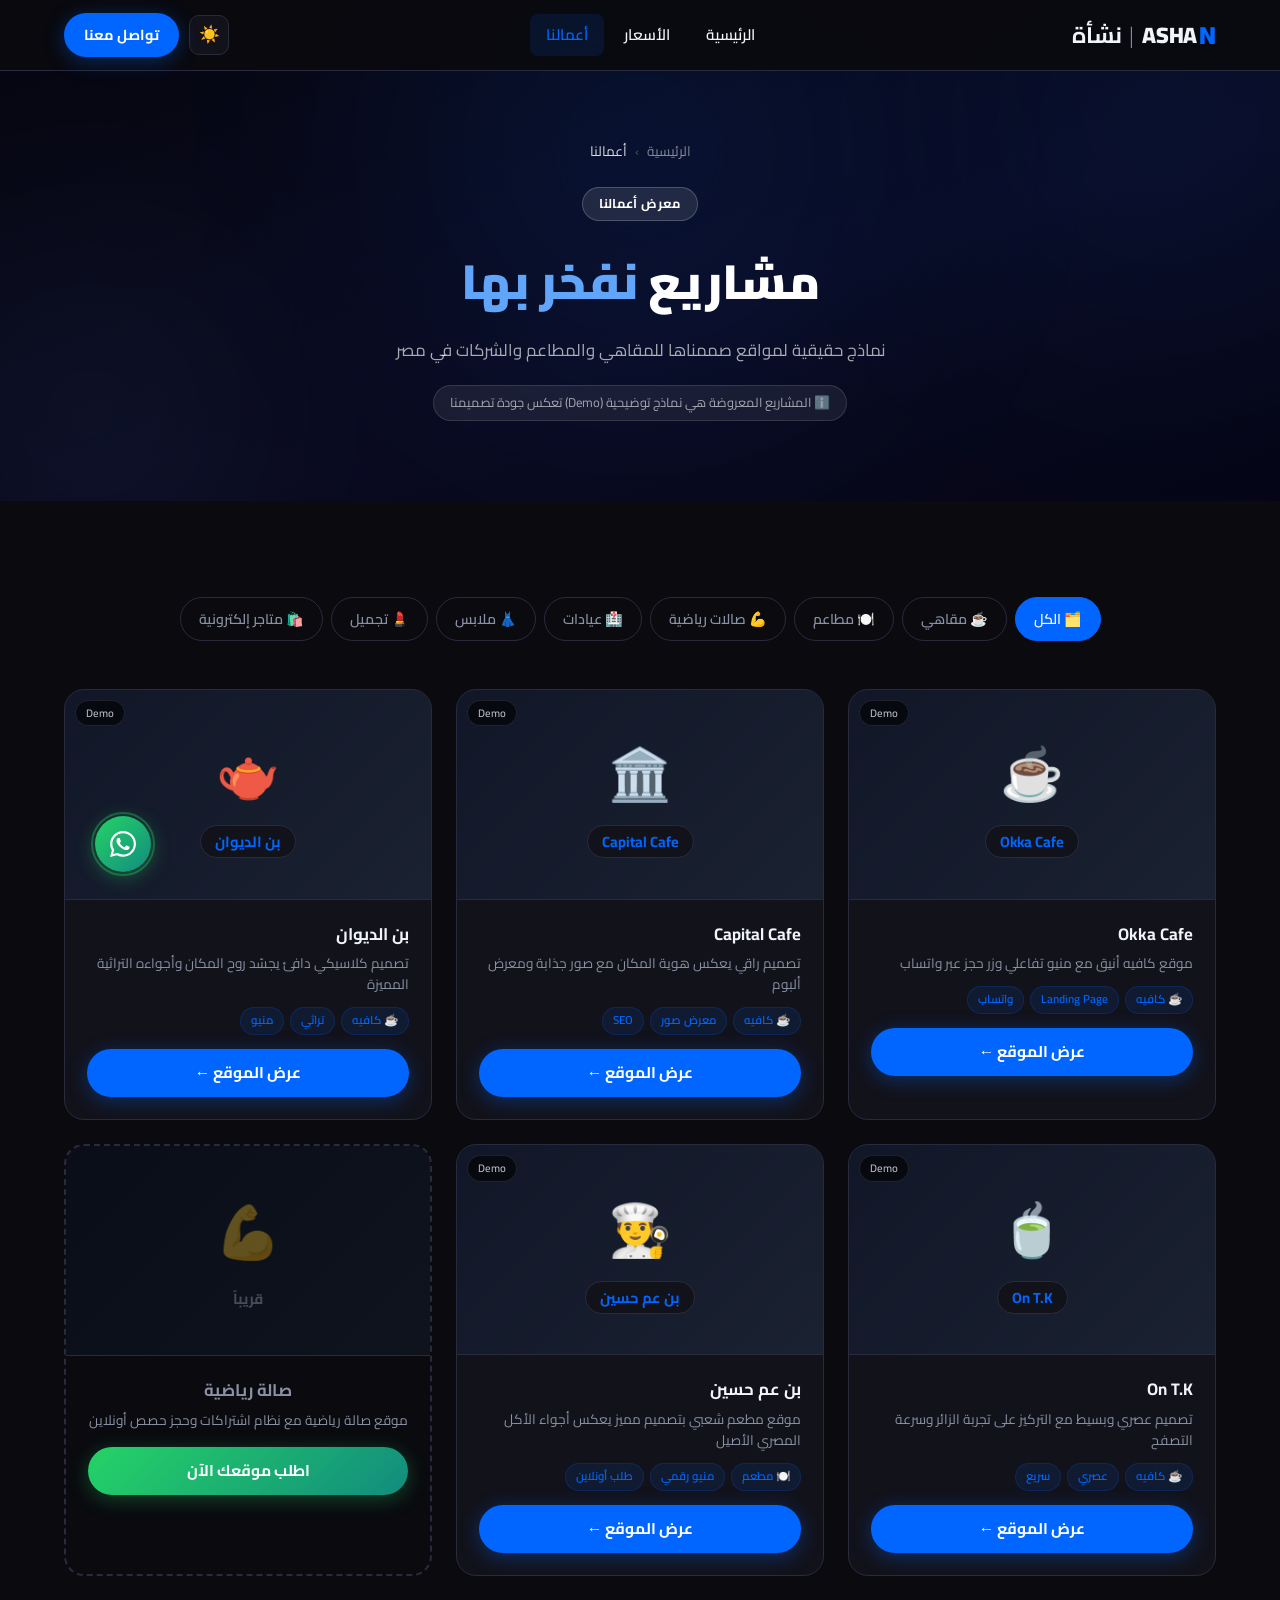
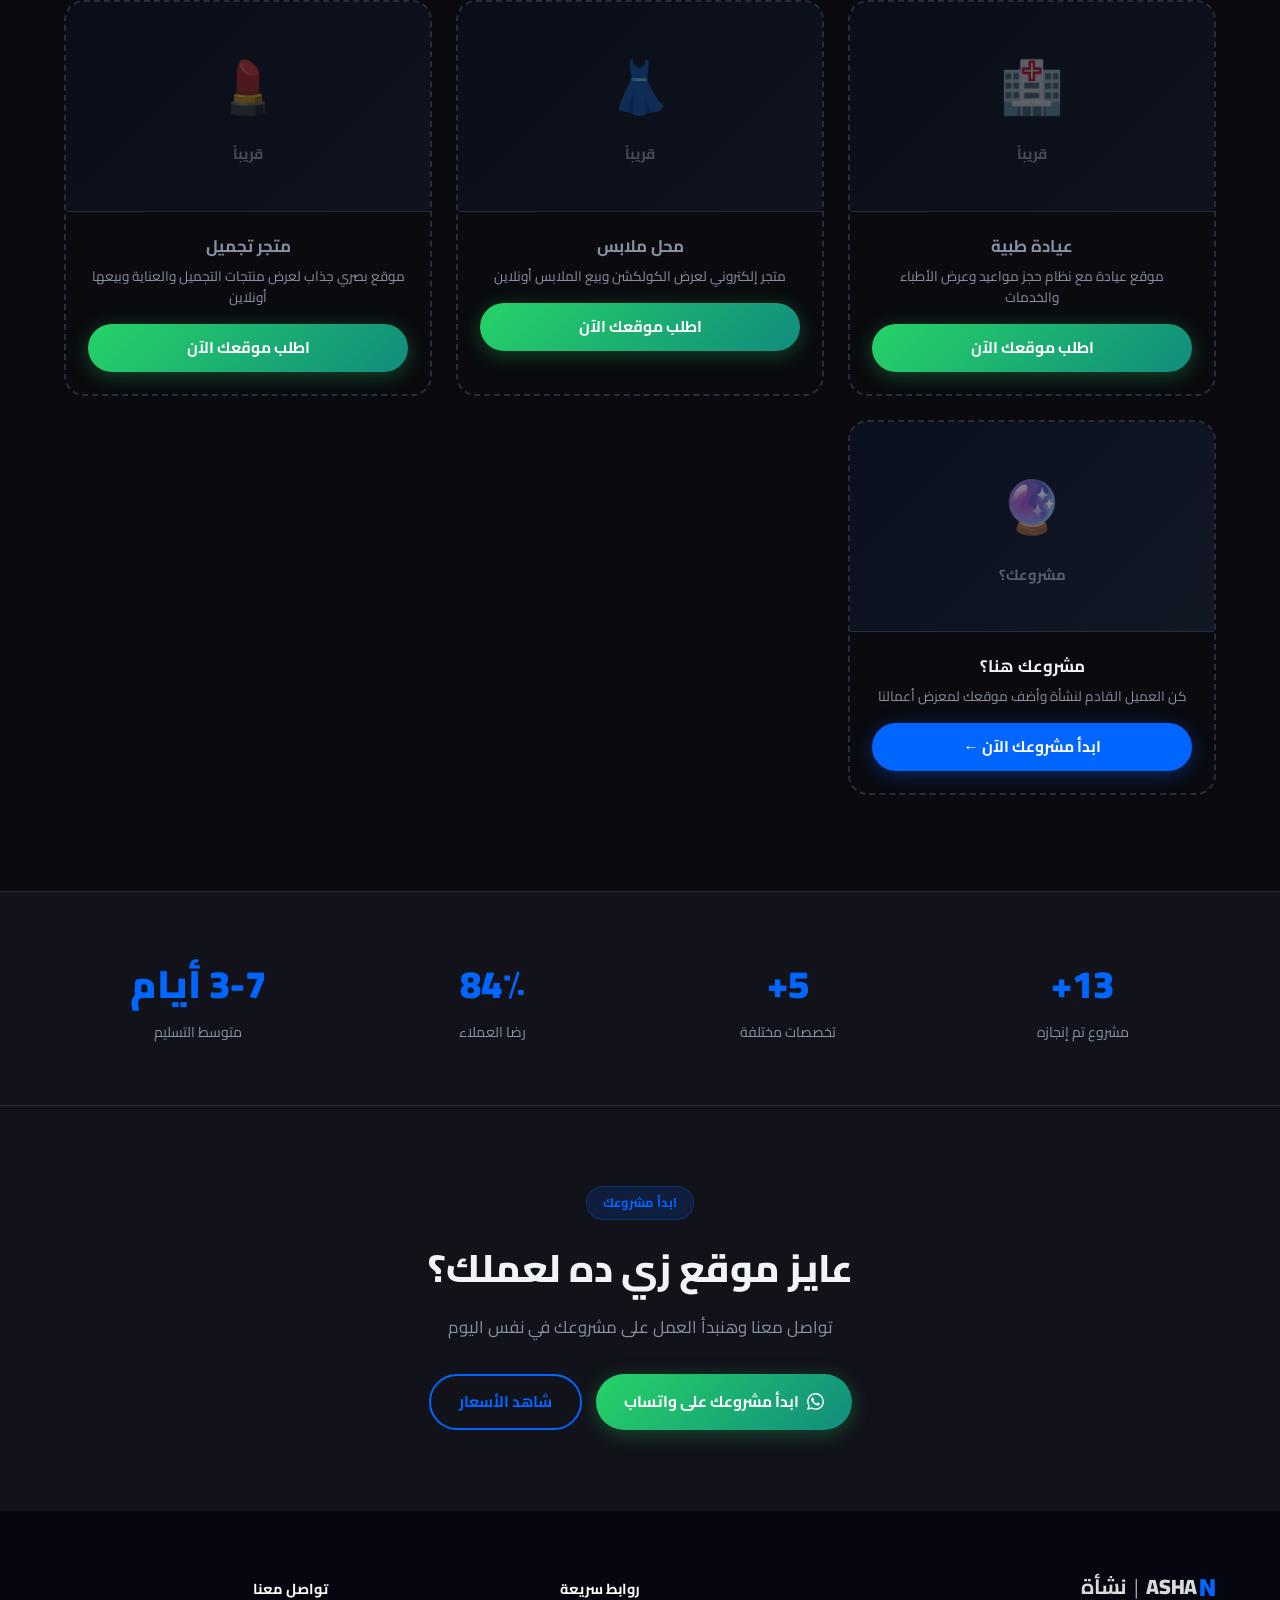
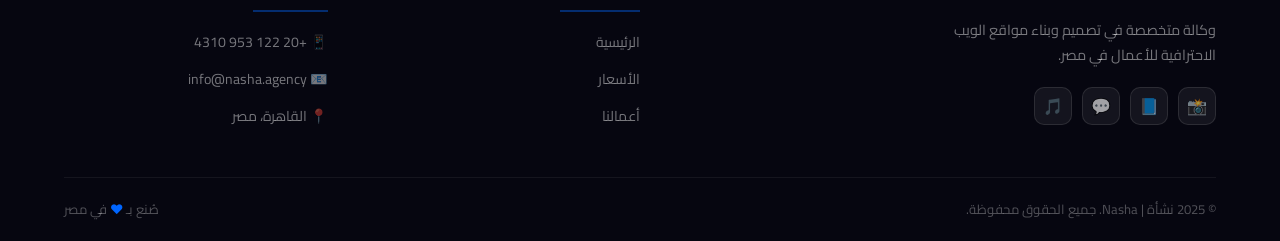
==== commit 6b2396cc: "Major updates: NASHA branding, services restructure, pricing tiers, stats fix - Services: replaced 8" ====
--- a/portfolio.html
+++ b/portfolio.html
@@ -357,11 +357,11 @@
   <div class="container">
     <div style="display:grid;grid-template-columns:repeat(auto-fit,minmax(160px,1fr));gap:28px;text-align:center;">
       <div data-animate data-delay="1">
-        <div class="stat-number" data-target="20" data-suffix="+" style="font-size:2.4rem;font-weight:900;color:var(--primary);display:block;">0+</div>
-        <div style="color:var(--text-muted);font-size:0.88rem;margin-top:4px;">موقع تم إنجازه</div>
+        <div class="stat-number" data-target="15" data-suffix="+" style="font-size:2.4rem;font-weight:900;color:var(--primary);display:block;">0+</div>
+        <div style="color:var(--text-muted);font-size:0.88rem;margin-top:4px;">مشروع تم إنجازه</div>
       </div>
       <div data-animate data-delay="2">
-        <div class="stat-number" data-target="7" data-suffix="+" style="font-size:2.4rem;font-weight:900;color:var(--primary);display:block;">0+</div>
+        <div class="stat-number" data-target="6" data-suffix="+" style="font-size:2.4rem;font-weight:900;color:var(--primary);display:block;">0+</div>
         <div style="color:var(--text-muted);font-size:0.88rem;margin-top:4px;">تخصصات مختلفة</div>
       </div>
       <div data-animate data-delay="3">
@@ -369,8 +369,8 @@
         <div style="color:var(--text-muted);font-size:0.88rem;margin-top:4px;">رضا العملاء</div>
       </div>
       <div data-animate data-delay="4">
-        <div class="stat-number" data-target="7" data-suffix=" أيام" style="font-size:2.4rem;font-weight:900;color:var(--primary);display:block;">0 أيام</div>
-        <div style="color:var(--text-muted);font-size:0.88rem;margin-top:4px;">أسرع تسليم</div>
+        <div class="stat-number" data-target="3" data-suffix="-7 أيام" style="font-size:2.4rem;font-weight:900;color:var(--primary);display:block;">0 أيام</div>
+        <div style="color:var(--text-muted);font-size:0.88rem;margin-top:4px;">متوسط التسليم</div>
       </div>
     </div>
   </div>
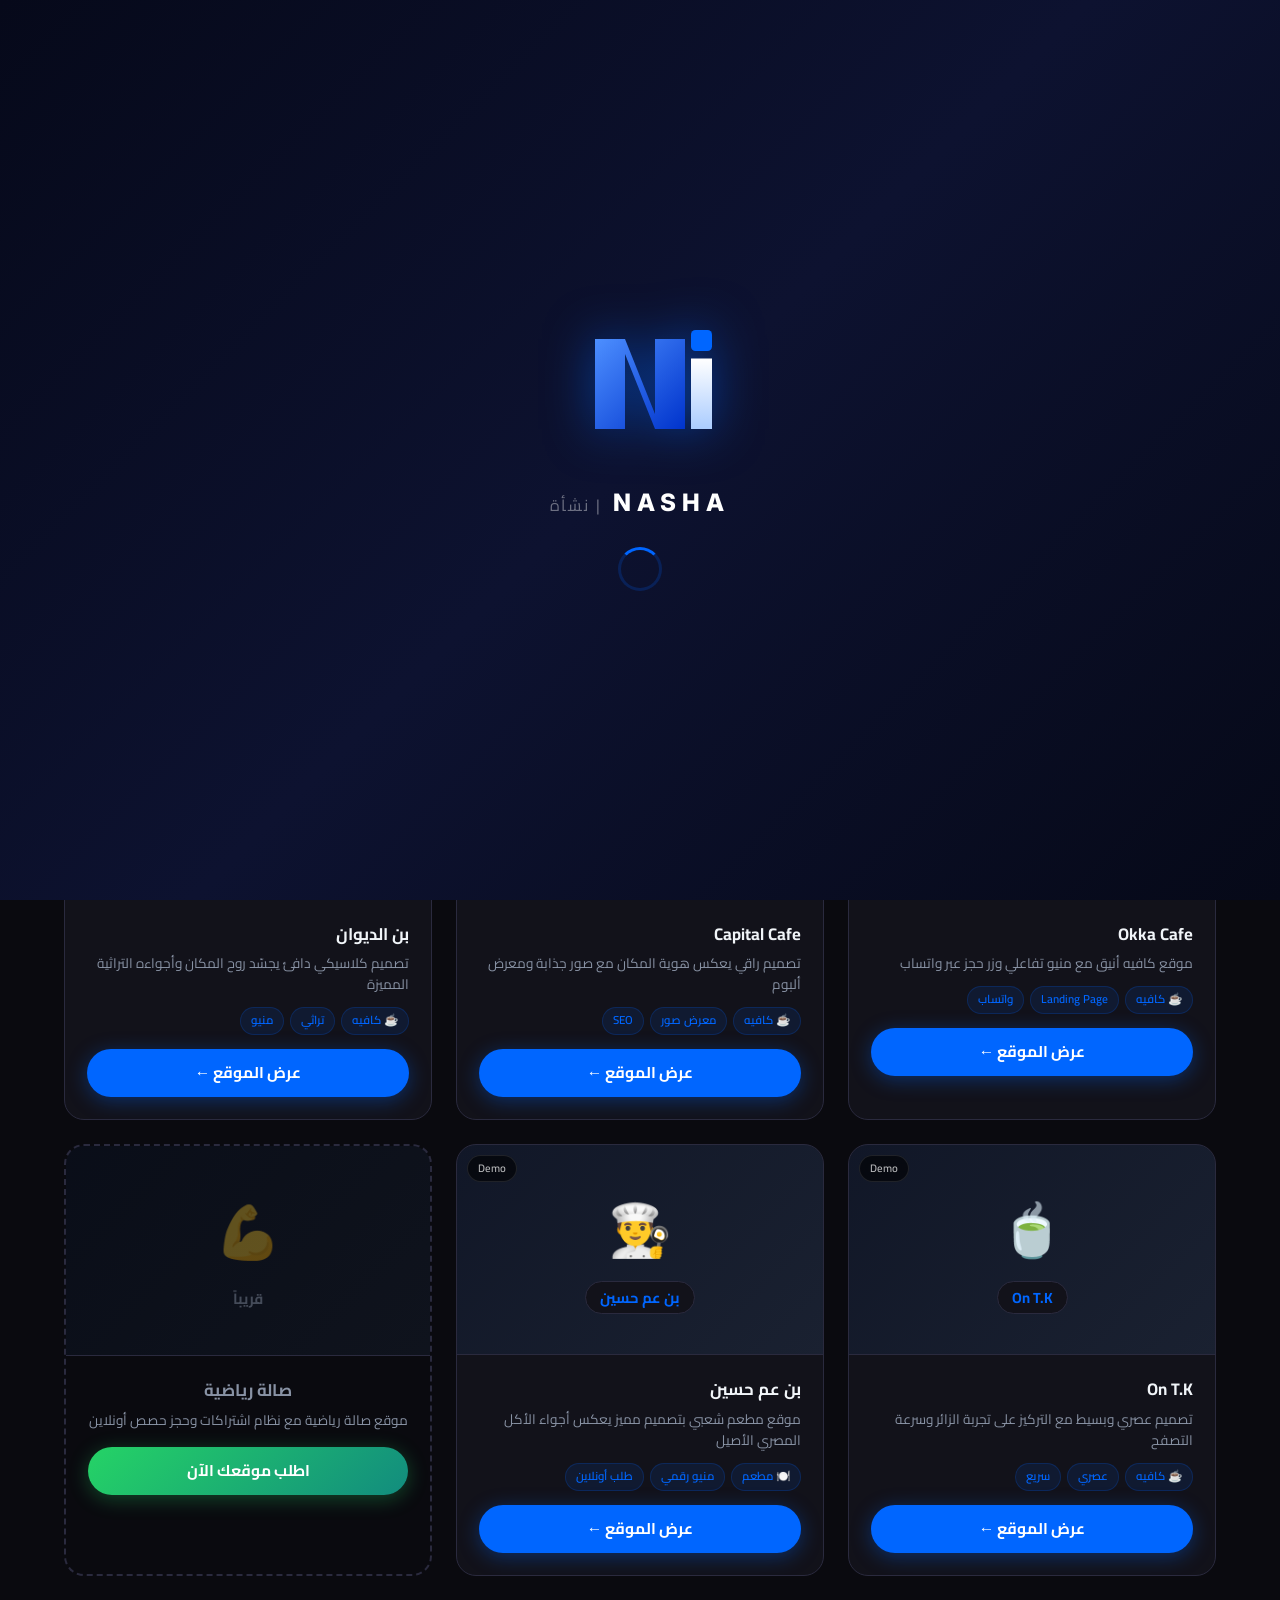
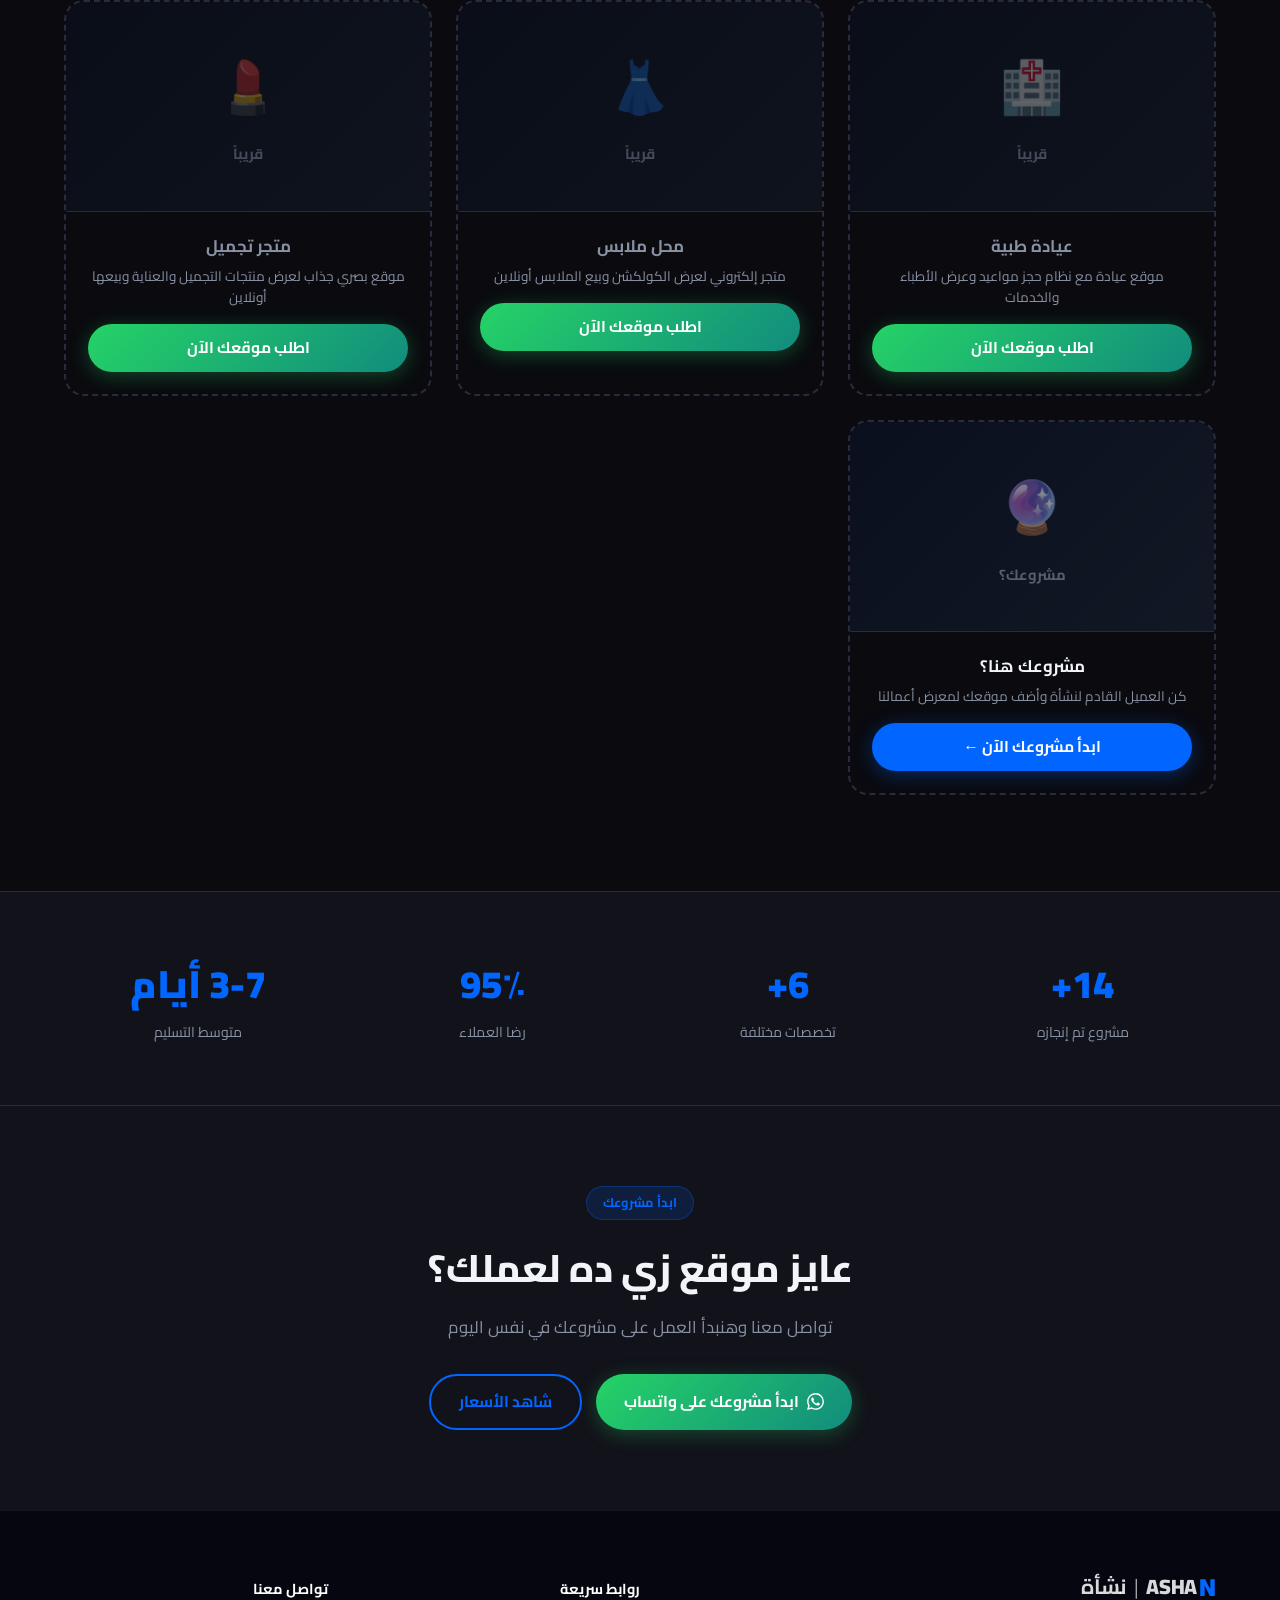
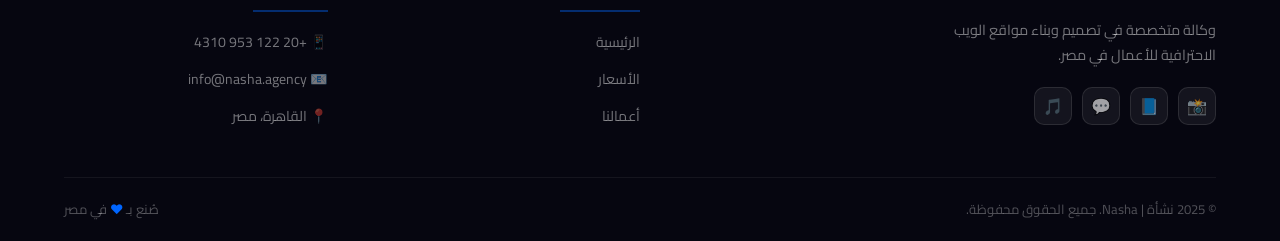
==== commit 61a9188f: "Add splash screen with NASHA logo animation and loading spinner - Replace page-loader with full-scre" ====
--- a/portfolio.html
+++ b/portfolio.html
@@ -12,13 +12,26 @@
 </head>
 <body>
 
-<div id="page-loader" class="page-loader">
-  <div class="loader-logo-wrap">
-    <span class="loader-n">N</span><span class="loader-rest">ASHA</span>
-    <span class="loader-sep">|</span>
-    <span class="loader-ar">نشأة</span>
-  </div>
-  <div class="loader-bar"><div class="loader-bar-fill"></div></div>
+<div id="splash-screen" class="splash-screen">
+  <div class="splash-content">
+    <svg id="logo-animation" class="logo-splash" width="150" height="150" viewBox="0 0 100 100" xmlns="http://www.w3.org/2000/svg">
+      <defs>
+        <linearGradient id="nGrad" x1="0%" y1="0%" x2="100%" y2="100%">
+          <stop offset="0%" style="stop-color:#4D8FFF"/>
+          <stop offset="100%" style="stop-color:#0033CC"/>
+        </linearGradient>
+        <linearGradient id="iGrad" x1="0%" y1="0%" x2="0%" y2="100%">
+          <stop offset="0%" style="stop-color:#FFFFFF"/>
+          <stop offset="100%" style="stop-color:#AACCFF"/>
+        </linearGradient>
+      </defs>
+      <path d="M 20 80 L 20 20 L 40 20 L 60 70 L 60 20 L 80 20 L 80 80 L 60 80 L 40 30 L 40 80 Z" fill="url(#nGrad)"/>
+      <rect x="84" y="14" width="14" height="14" fill="#0066FF" rx="3"/>
+      <path d="M 84 33 L 84 80 L 98 80 L 98 33 Z" fill="url(#iGrad)"/>
+    </svg>
+    <div class="splash-brand">NASHA <span>| نشأة</span></div>
+    <div class="spinner"></div>
+  </div>
 </div>
 
 <div class="scroll-progress"></div>
--- a/css/style.css
+++ b/css/style.css
@@ -655,46 +655,87 @@
 .back-to-top.visible { opacity: 1; transform: translateY(0); pointer-events: auto; }
 .back-to-top:hover { transform: translateY(-3px); box-shadow: 0 8px 24px rgba(0,102,255,0.5); }
 
-/* ---- PAGE LOADER ---- */
-.page-loader {
+/* ---- SPLASH SCREEN ---- */
+.splash-screen {
   position: fixed;
   inset: 0;
-  background: var(--dark-bg);
+  background: linear-gradient(135deg, #06091a 0%, #0d1230 50%, #060918 100%);
+  display: flex;
+  justify-content: center;
+  align-items: center;
   z-index: 9999;
+  transition: opacity 0.8s ease, visibility 0.8s ease;
+}
+.splash-screen.splash-hidden {
+  opacity: 0;
+  visibility: hidden;
+  pointer-events: none;
+}
+
+.splash-content {
   display: flex;
   flex-direction: column;
   align-items: center;
-  justify-content: center;
-  gap: 16px;
-  transition: opacity 0.5s ease, visibility 0.5s ease;
-}
-.page-loader.hidden { opacity: 0; visibility: hidden; }
-
-.loader-logo-wrap {
-  display: flex;
-  align-items: center;
-  gap: 4px;
-  animation: pulse-logo 1s ease-in-out infinite alternate;
-}
-.loader-n { color: #0066FF; font-size: 2.2rem; font-weight: 900; font-family: 'Cairo', sans-serif; }
-.loader-rest { color: #fff; font-size: 2rem; font-weight: 900; font-family: 'Cairo', sans-serif; }
-.loader-sep { color: rgba(255,255,255,0.4); margin: 0 8px; font-size: 1.4rem; font-weight: 300; }
-.loader-ar { color: #fff; font-size: 1.8rem; font-weight: 700; font-family: 'Cairo', sans-serif; }
-
-.loader-bar {
-  width: 120px; height: 3px;
-  background: rgba(255,255,255,0.1);
-  border-radius: 3px;
-  overflow: hidden;
-}
-.loader-bar-fill {
-  height: 100%;
-  background: var(--primary);
-  border-radius: 3px;
-  animation: loader-fill 0.8s ease forwards;
-}
-@keyframes loader-fill { from { width: 0; } to { width: 100%; } }
-@keyframes pulse-logo { from { opacity: 0.7; transform: scale(0.97); } to { opacity: 1; transform: scale(1.03); } }
+  gap: 24px;
+}
+
+/* Logo SVG */
+.logo-splash {
+  animation: logoFadeIn 0.8s ease-out forwards, logoRotateOnce 0.9s cubic-bezier(0.4, 0, 0.2, 1) 0.3s forwards;
+  opacity: 0;
+  filter: drop-shadow(0 0 24px rgba(0, 102, 255, 0.5));
+}
+
+@keyframes logoFadeIn {
+  from { opacity: 0; transform: scale(0.6); }
+  to   { opacity: 1; transform: scale(1); }
+}
+
+@keyframes logoRotateOnce {
+  from { transform: scale(1) rotate(0deg); }
+  to   { transform: scale(1) rotate(360deg); }
+}
+
+/* Brand text under logo */
+.splash-brand {
+  font-family: 'Inter', 'Cairo', sans-serif;
+  font-size: 1.5rem;
+  font-weight: 800;
+  color: #fff;
+  letter-spacing: 6px;
+  text-transform: uppercase;
+  opacity: 0;
+  animation: fadeInUp 0.6s ease 0.5s forwards;
+}
+.splash-brand span {
+  color: rgba(255,255,255,0.4);
+  font-size: 1rem;
+  font-weight: 400;
+  letter-spacing: 2px;
+  font-family: 'Cairo', sans-serif;
+}
+
+@keyframes fadeInUp {
+  from { opacity: 0; transform: translateY(12px); }
+  to   { opacity: 1; transform: translateY(0); }
+}
+
+/* Spinner */
+.spinner {
+  width: 44px;
+  height: 44px;
+  border: 3px solid rgba(0, 102, 255, 0.2);
+  border-top: 3px solid #0066FF;
+  border-radius: 50%;
+  animation: spin 0.9s linear infinite;
+  opacity: 0;
+  animation: spin 0.9s linear infinite, fadeInUp 0.5s ease 0.9s forwards;
+}
+
+@keyframes spin {
+  0%   { transform: rotate(0deg); }
+  100% { transform: rotate(360deg); }
+}
 
 /* ---- SCROLL PROGRESS ---- */
 .scroll-progress {
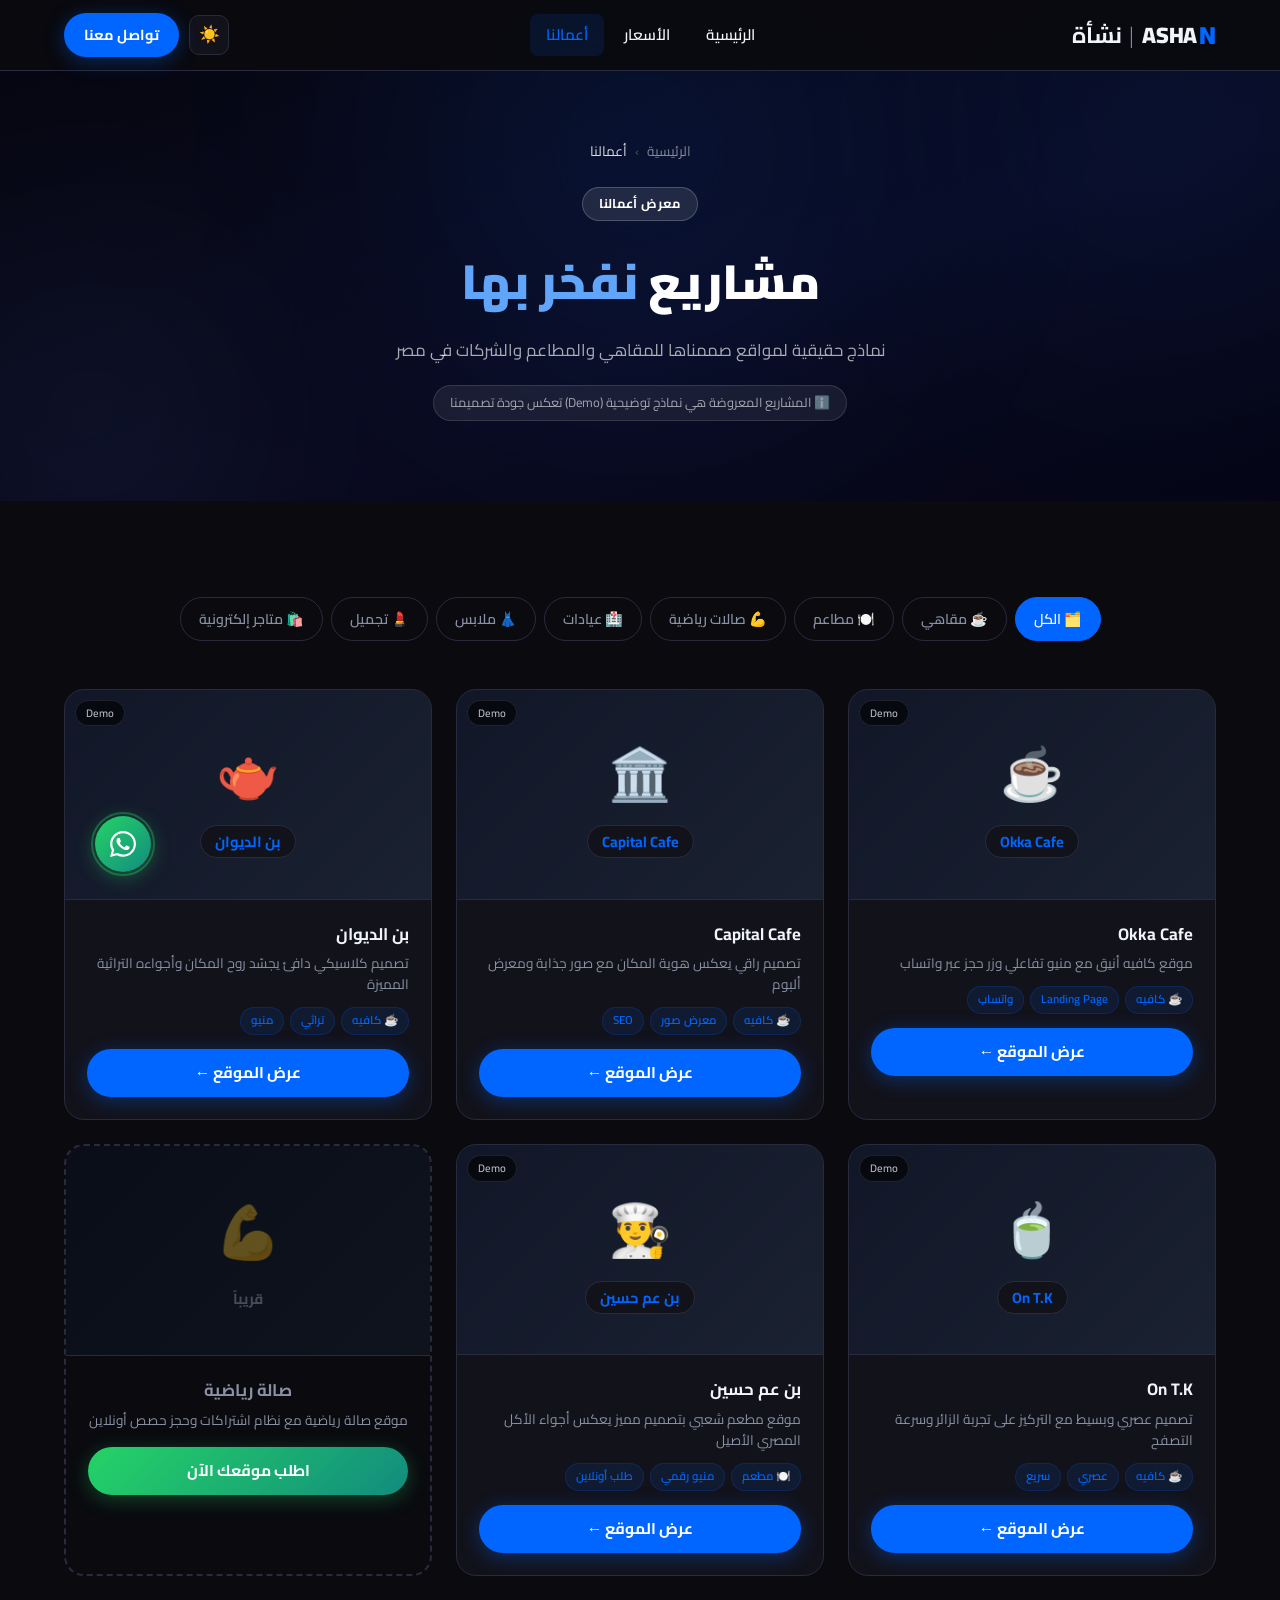
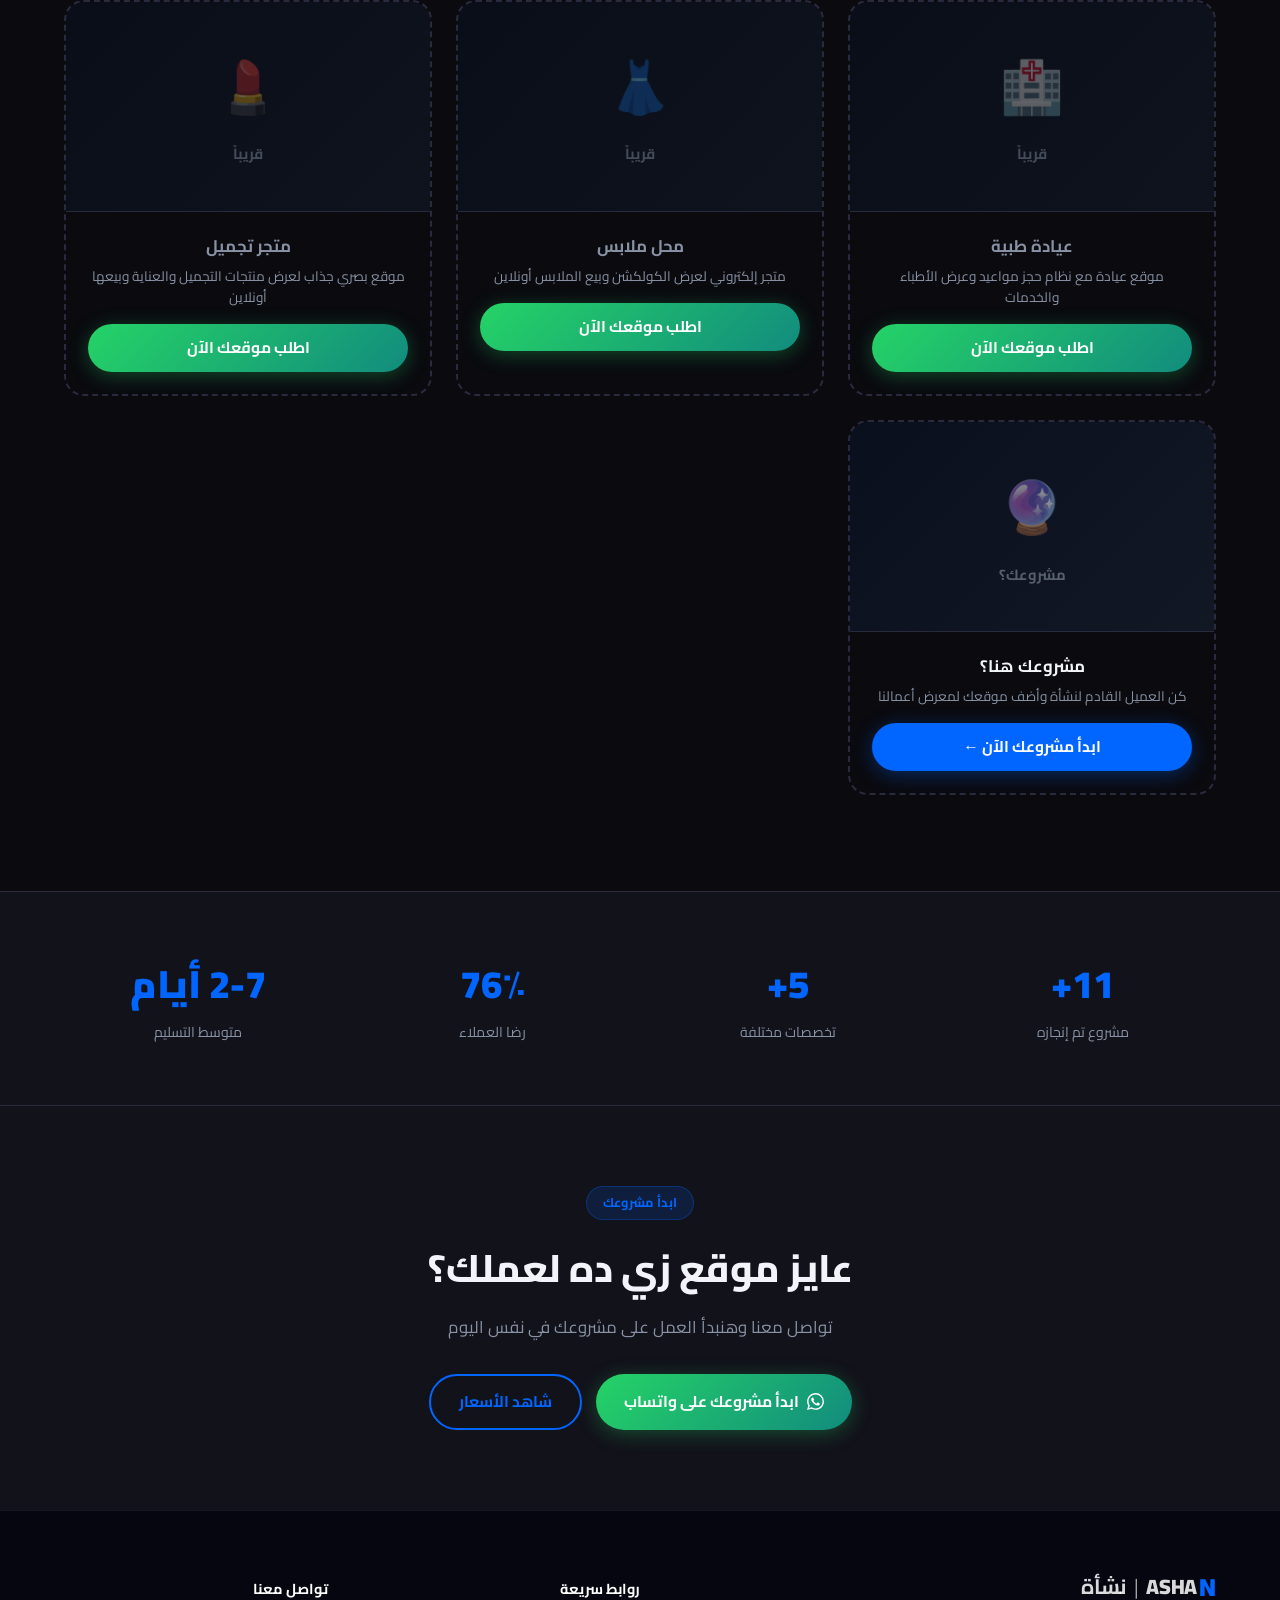
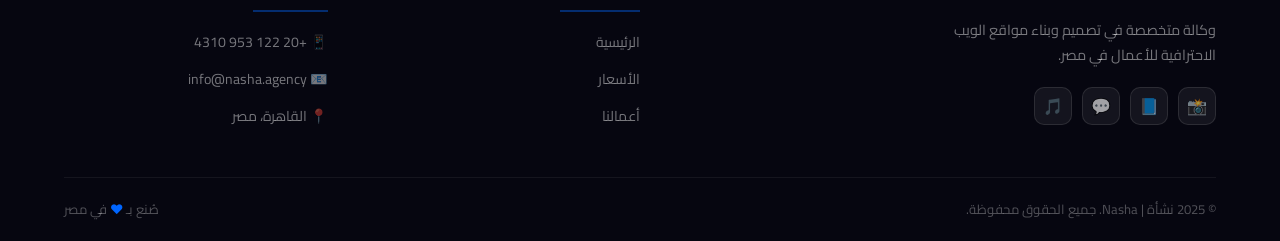
==== commit b496b4d2: "Fix splash screen: correct logo SVG, loading line, NASHA/نشأة text - SVG logo: dark rounded box + bl" ====
--- a/portfolio.html
+++ b/portfolio.html
@@ -14,23 +14,32 @@
 
 <div id="splash-screen" class="splash-screen">
   <div class="splash-content">
-    <svg id="logo-animation" class="logo-splash" width="150" height="150" viewBox="0 0 100 100" xmlns="http://www.w3.org/2000/svg">
+    <svg class="logo-splash" viewBox="0 0 120 120" xmlns="http://www.w3.org/2000/svg">
       <defs>
         <linearGradient id="nGrad" x1="0%" y1="0%" x2="100%" y2="100%">
-          <stop offset="0%" style="stop-color:#4D8FFF"/>
-          <stop offset="100%" style="stop-color:#0033CC"/>
+          <stop offset="0%" stop-color="#4D8FFF"/>
+          <stop offset="100%" stop-color="#0033CC"/>
         </linearGradient>
         <linearGradient id="iGrad" x1="0%" y1="0%" x2="0%" y2="100%">
-          <stop offset="0%" style="stop-color:#FFFFFF"/>
-          <stop offset="100%" style="stop-color:#AACCFF"/>
+          <stop offset="0%" stop-color="#FFFFFF"/>
+          <stop offset="100%" stop-color="#B0CCFF"/>
         </linearGradient>
+        <clipPath id="boxClip">
+          <rect x="5" y="5" width="110" height="110" rx="24"/>
+        </clipPath>
       </defs>
-      <path d="M 20 80 L 20 20 L 40 20 L 60 70 L 60 20 L 80 20 L 80 80 L 60 80 L 40 30 L 40 80 Z" fill="url(#nGrad)"/>
-      <rect x="84" y="14" width="14" height="14" fill="#0066FF" rx="3"/>
-      <path d="M 84 33 L 84 80 L 98 80 L 98 33 Z" fill="url(#iGrad)"/>
+      <rect x="5" y="5" width="110" height="110" rx="24" fill="#0D1225" stroke="rgba(255,255,255,0.08)" stroke-width="1"/>
+      <g clip-path="url(#boxClip)">
+        <path d="M 18 90 L 18 28 L 36 28 L 62 72 L 62 28 L 78 28 L 78 90 L 60 90 L 34 46 L 34 90 Z" fill="url(#nGrad)"/>
+        <rect x="84" y="40" width="14" height="50" rx="2" fill="url(#iGrad)"/>
+        <rect x="84" y="24" width="14" height="12" rx="3" fill="#0066FF"/>
+      </g>
     </svg>
-    <div class="splash-brand">NASHA <span>| نشأة</span></div>
-    <div class="spinner"></div>
+    <div class="splash-text">
+      <div class="splash-text-en">NASHA</div>
+      <div class="splash-text-ar">نشأة</div>
+    </div>
+    <div class="loading-line"></div>
   </div>
 </div>
 
--- a/css/style.css
+++ b/css/style.css
@@ -658,13 +658,14 @@
 /* ---- SPLASH SCREEN ---- */
 .splash-screen {
   position: fixed;
-  inset: 0;
-  background: linear-gradient(135deg, #06091a 0%, #0d1230 50%, #060918 100%);
+  top: 0; left: 0;
+  width: 100%; height: 100%;
+  background: linear-gradient(135deg, #0a0e27 0%, #1a1f3a 100%);
   display: flex;
   justify-content: center;
   align-items: center;
   z-index: 9999;
-  transition: opacity 0.8s ease, visibility 0.8s ease;
+  animation: splashFadeOut 0.8s ease-out 3s forwards;
 }
 .splash-screen.splash-hidden {
   opacity: 0;
@@ -673,68 +674,79 @@
 }
 
 .splash-content {
+  text-align: center;
   display: flex;
   flex-direction: column;
   align-items: center;
-  gap: 24px;
-}
-
-/* Logo SVG */
+}
+
+/* Logo */
 .logo-splash {
-  animation: logoFadeIn 0.8s ease-out forwards, logoRotateOnce 0.9s cubic-bezier(0.4, 0, 0.2, 1) 0.3s forwards;
+  width: 150px;
+  height: 150px;
+  margin-bottom: 30px;
   opacity: 0;
-  filter: drop-shadow(0 0 24px rgba(0, 102, 255, 0.5));
+  animation: logoFadeIn 0.8s ease-out forwards;
+  filter: drop-shadow(0 0 28px rgba(0, 102, 255, 0.45));
 }
 
 @keyframes logoFadeIn {
-  from { opacity: 0; transform: scale(0.6); }
+  from { opacity: 0; transform: scale(0.8); }
   to   { opacity: 1; transform: scale(1); }
 }
 
-@keyframes logoRotateOnce {
-  from { transform: scale(1) rotate(0deg); }
-  to   { transform: scale(1) rotate(360deg); }
-}
-
-/* Brand text under logo */
-.splash-brand {
-  font-family: 'Inter', 'Cairo', sans-serif;
+/* Text */
+.splash-text { margin: 0 0 30px; }
+
+.splash-text-en {
+  font-family: 'Inter', sans-serif;
+  font-size: 2.8rem;
+  font-weight: 800;
+  color: #ffffff;
+  letter-spacing: 10px;
+  text-transform: uppercase;
+  margin-bottom: 8px;
+  opacity: 0;
+  animation: textFadeIn 0.8s ease-out 0.3s forwards;
+}
+
+.splash-text-ar {
+  font-family: 'Cairo', sans-serif;
   font-size: 1.5rem;
-  font-weight: 800;
-  color: #fff;
-  letter-spacing: 6px;
-  text-transform: uppercase;
+  font-weight: 600;
+  color: rgba(255, 255, 255, 0.65);
+  direction: rtl;
+  unicode-bidi: bidi-override;
+  letter-spacing: 3px;
   opacity: 0;
-  animation: fadeInUp 0.6s ease 0.5s forwards;
-}
-.splash-brand span {
-  color: rgba(255,255,255,0.4);
-  font-size: 1rem;
-  font-weight: 400;
-  letter-spacing: 2px;
-  font-family: 'Cairo', sans-serif;
-}
-
-@keyframes fadeInUp {
-  from { opacity: 0; transform: translateY(12px); }
+  animation: textFadeIn 0.8s ease-out 0.5s forwards;
+}
+
+@keyframes textFadeIn {
+  from { opacity: 0; transform: translateY(10px); }
   to   { opacity: 1; transform: translateY(0); }
 }
 
-/* Spinner */
-.spinner {
-  width: 44px;
-  height: 44px;
-  border: 3px solid rgba(0, 102, 255, 0.2);
-  border-top: 3px solid #0066FF;
-  border-radius: 50%;
-  animation: spin 0.9s linear infinite;
+/* Loading Line */
+.loading-line {
+  height: 3px;
+  width: 20px;
+  background: linear-gradient(90deg, transparent, #0066FF, transparent);
+  border-radius: 3px;
+  margin: 0 auto;
   opacity: 0;
-  animation: spin 0.9s linear infinite, fadeInUp 0.5s ease 0.9s forwards;
-}
-
-@keyframes spin {
-  0%   { transform: rotate(0deg); }
-  100% { transform: rotate(360deg); }
+  animation: textFadeIn 0.5s ease 0.9s forwards, loadingLine 1.5s ease-in-out 1.4s infinite;
+}
+
+@keyframes loadingLine {
+  0%   { width: 20px; }
+  50%  { width: 60px; }
+  100% { width: 20px; }
+}
+
+@keyframes splashFadeOut {
+  from { opacity: 1; visibility: visible; }
+  to   { opacity: 0; visibility: hidden; }
 }
 
 /* ---- SCROLL PROGRESS ---- */
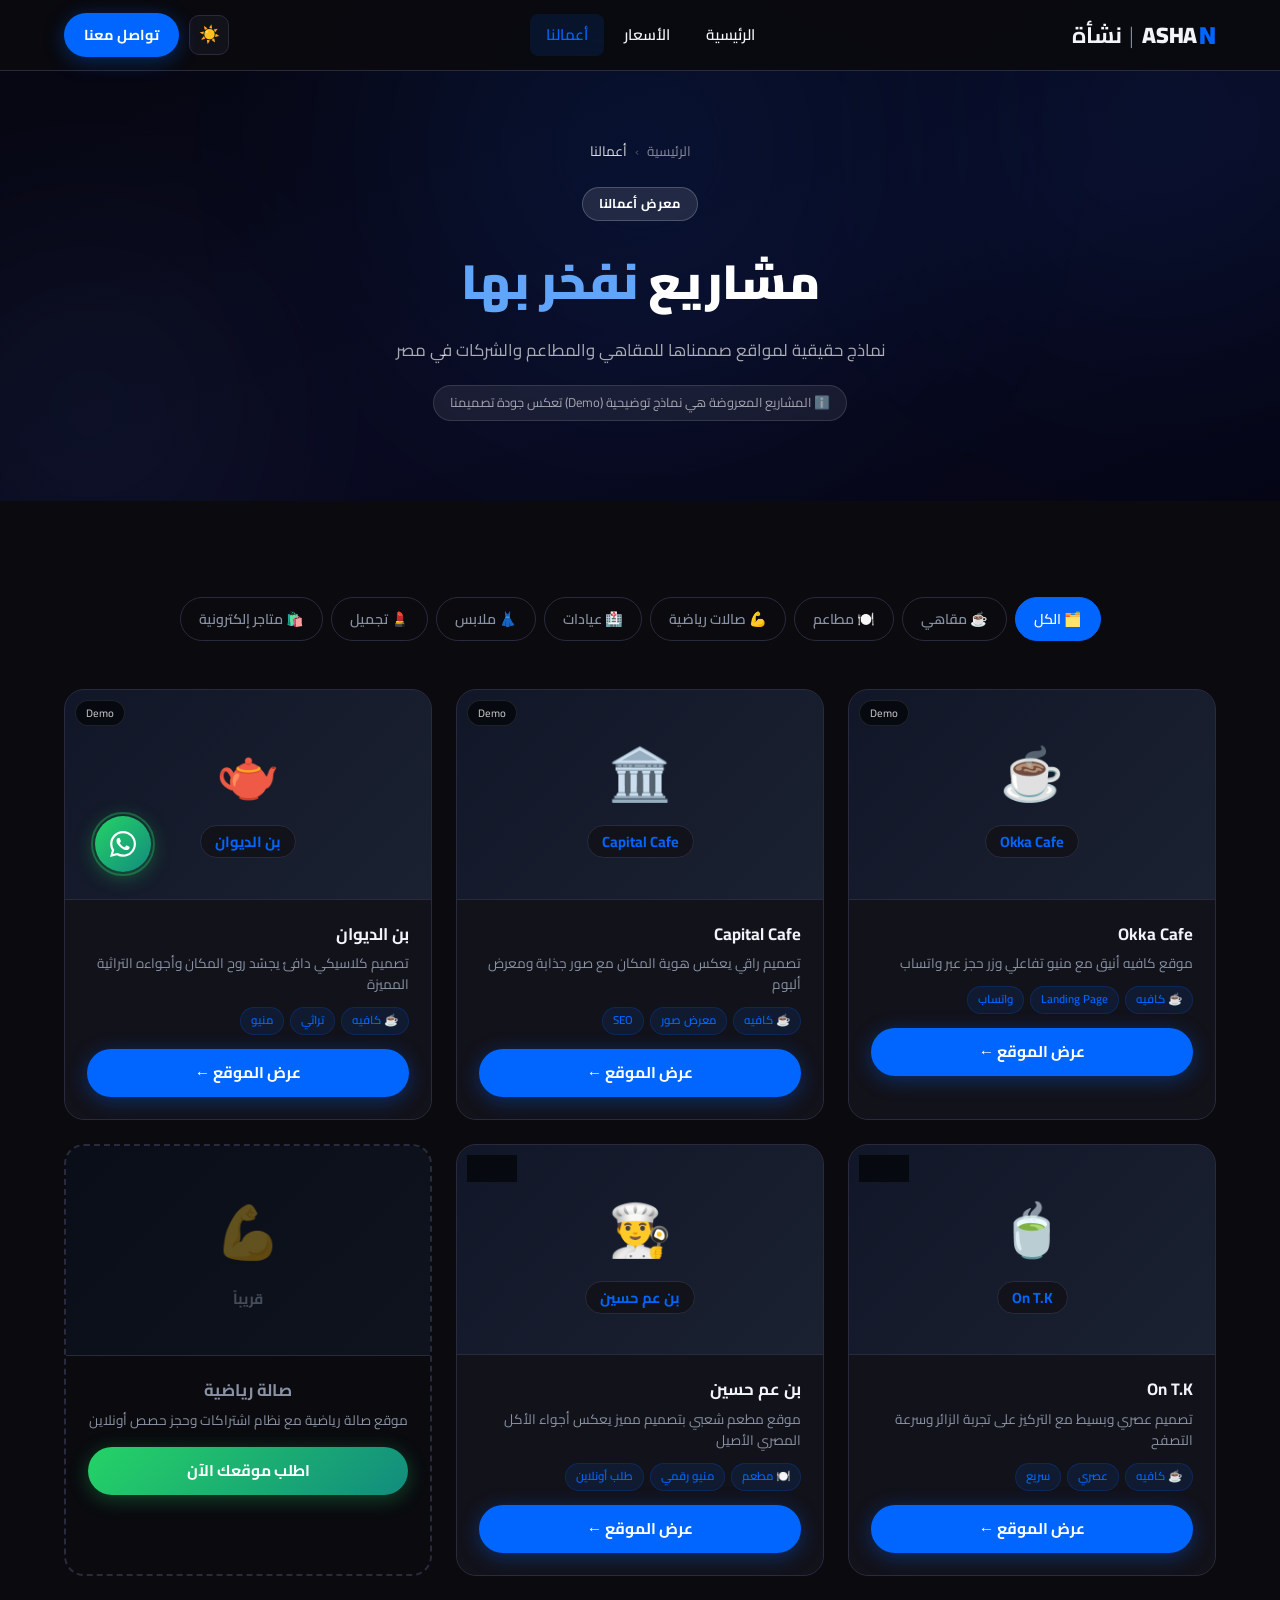
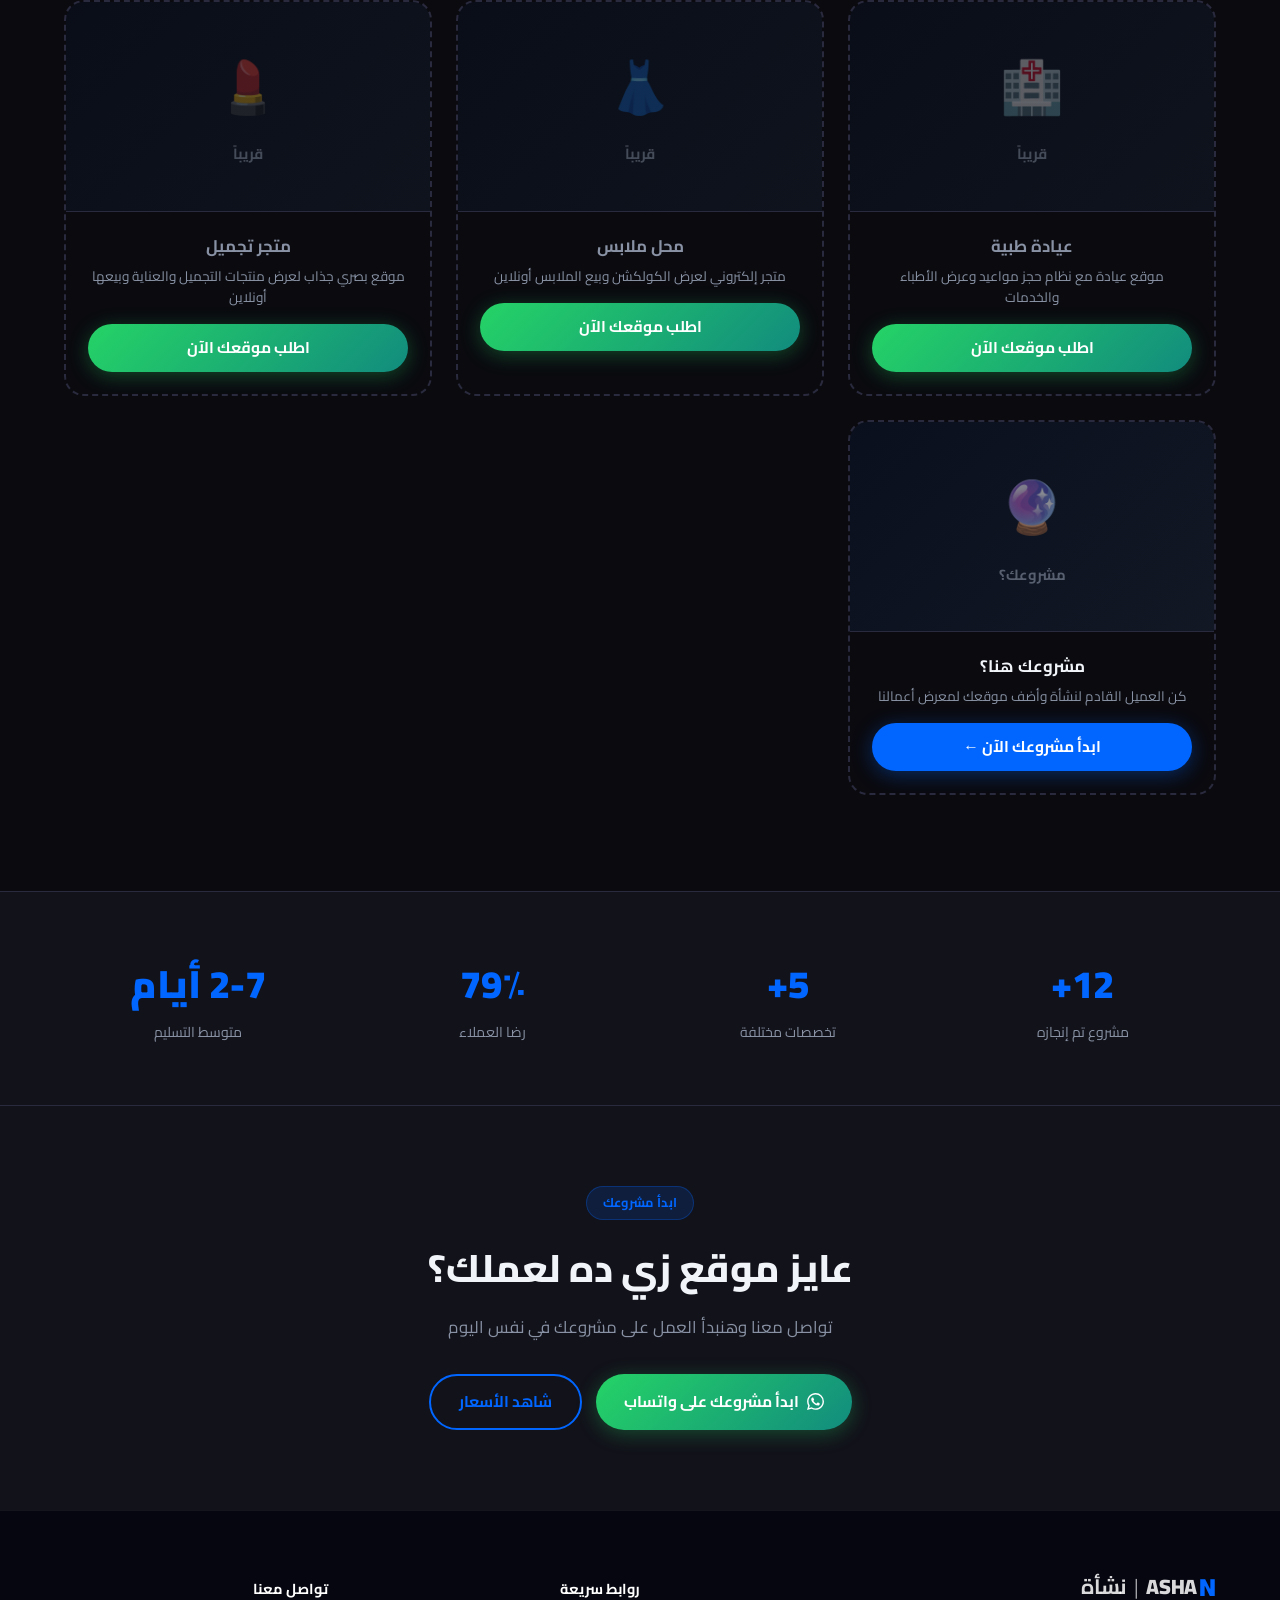
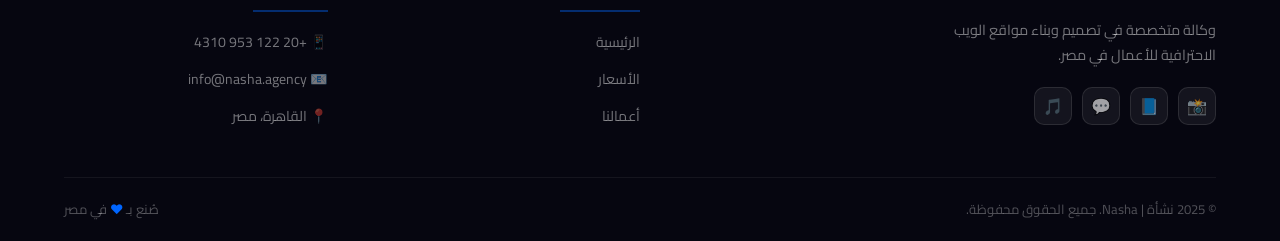
==== commit 06728c70: "Fix splash screen: correct NASHA SVG logo, loading line, text layout - SVG: N blue (#0066FF) + blue " ====
--- a/portfolio.html
+++ b/portfolio.html
@@ -14,26 +14,10 @@
 
 <div id="splash-screen" class="splash-screen">
   <div class="splash-content">
-    <svg class="logo-splash" viewBox="0 0 120 120" xmlns="http://www.w3.org/2000/svg">
-      <defs>
-        <linearGradient id="nGrad" x1="0%" y1="0%" x2="100%" y2="100%">
-          <stop offset="0%" stop-color="#4D8FFF"/>
-          <stop offset="100%" stop-color="#0033CC"/>
-        </linearGradient>
-        <linearGradient id="iGrad" x1="0%" y1="0%" x2="0%" y2="100%">
-          <stop offset="0%" stop-color="#FFFFFF"/>
-          <stop offset="100%" stop-color="#B0CCFF"/>
-        </linearGradient>
-        <clipPath id="boxClip">
-          <rect x="5" y="5" width="110" height="110" rx="24"/>
-        </clipPath>
-      </defs>
-      <rect x="5" y="5" width="110" height="110" rx="24" fill="#0D1225" stroke="rgba(255,255,255,0.08)" stroke-width="1"/>
-      <g clip-path="url(#boxClip)">
-        <path d="M 18 90 L 18 28 L 36 28 L 62 72 L 62 28 L 78 28 L 78 90 L 60 90 L 34 46 L 34 90 Z" fill="url(#nGrad)"/>
-        <rect x="84" y="40" width="14" height="50" rx="2" fill="url(#iGrad)"/>
-        <rect x="84" y="24" width="14" height="12" rx="3" fill="#0066FF"/>
-      </g>
+    <svg class="logo-splash" width="120" height="120" viewBox="0 0 120 120" xmlns="http://www.w3.org/2000/svg">
+      <path d="M 30 95 L 30 25 L 50 25 L 70 75 L 70 25 L 90 25 L 90 95 L 70 95 L 50 45 L 50 95 Z" fill="#0066FF"/>
+      <rect x="95" y="20" width="18" height="18" fill="#0066FF" rx="3"/>
+      <path d="M 95 45 L 95 95 L 113 95 L 113 45 Z" fill="#FFFFFF"/>
     </svg>
     <div class="splash-text">
       <div class="splash-text-en">NASHA</div>
--- a/css/style.css
+++ b/css/style.css
@@ -678,70 +678,63 @@
   display: flex;
   flex-direction: column;
   align-items: center;
-}
-
-/* Logo */
+  gap: 20px;
+}
+
+/* Logo Animation */
 .logo-splash {
-  width: 150px;
-  height: 150px;
-  margin-bottom: 30px;
+  animation: logoFadeInScale 0.8s ease-out forwards;
+  filter: drop-shadow(0 0 20px rgba(0, 102, 255, 0.3));
+}
+
+@keyframes logoFadeInScale {
+  from { opacity: 0; transform: scale(0.5); }
+  to   { opacity: 1; transform: scale(1); }
+}
+
+/* Text block */
+.splash-text {
+  animation: textFadeIn 0.8s ease-out 0.4s forwards;
   opacity: 0;
-  animation: logoFadeIn 0.8s ease-out forwards;
-  filter: drop-shadow(0 0 28px rgba(0, 102, 255, 0.45));
-}
-
-@keyframes logoFadeIn {
-  from { opacity: 0; transform: scale(0.8); }
-  to   { opacity: 1; transform: scale(1); }
-}
-
-/* Text */
-.splash-text { margin: 0 0 30px; }
+}
 
 .splash-text-en {
-  font-family: 'Inter', sans-serif;
-  font-size: 2.8rem;
-  font-weight: 800;
-  color: #ffffff;
-  letter-spacing: 10px;
-  text-transform: uppercase;
-  margin-bottom: 8px;
-  opacity: 0;
-  animation: textFadeIn 0.8s ease-out 0.3s forwards;
+  font-size: 48px;
+  font-weight: 700;
+  color: #FFFFFF;
+  letter-spacing: 6px;
+  margin: 0;
+  font-family: 'Inter', 'Segoe UI', sans-serif;
 }
 
 .splash-text-ar {
-  font-family: 'Cairo', sans-serif;
-  font-size: 1.5rem;
-  font-weight: 600;
-  color: rgba(255, 255, 255, 0.65);
+  font-size: 28px;
+  color: #FFFFFF;
   direction: rtl;
   unicode-bidi: bidi-override;
-  letter-spacing: 3px;
-  opacity: 0;
-  animation: textFadeIn 0.8s ease-out 0.5s forwards;
+  margin: 5px 0 0 0;
+  font-family: 'Cairo', sans-serif;
+  letter-spacing: 2px;
 }
 
 @keyframes textFadeIn {
-  from { opacity: 0; transform: translateY(10px); }
+  from { opacity: 0; transform: translateY(15px); }
   to   { opacity: 1; transform: translateY(0); }
 }
 
 /* Loading Line */
 .loading-line {
+  width: 50px;
   height: 3px;
-  width: 20px;
-  background: linear-gradient(90deg, transparent, #0066FF, transparent);
-  border-radius: 3px;
-  margin: 0 auto;
-  opacity: 0;
-  animation: textFadeIn 0.5s ease 0.9s forwards, loadingLine 1.5s ease-in-out 1.4s infinite;
+  background: linear-gradient(90deg, transparent 0%, #0066FF 50%, transparent 100%);
+  animation: loadingLine 2s ease-in-out infinite;
+  border-radius: 2px;
 }
 
 @keyframes loadingLine {
-  0%   { width: 20px; }
-  50%  { width: 60px; }
-  100% { width: 20px; }
+  0%   { width: 30px; opacity: 0.3; }
+  50%  { width: 60px; opacity: 1; }
+  100% { width: 30px; opacity: 0.3; }
 }
 
 @keyframes splashFadeOut {
